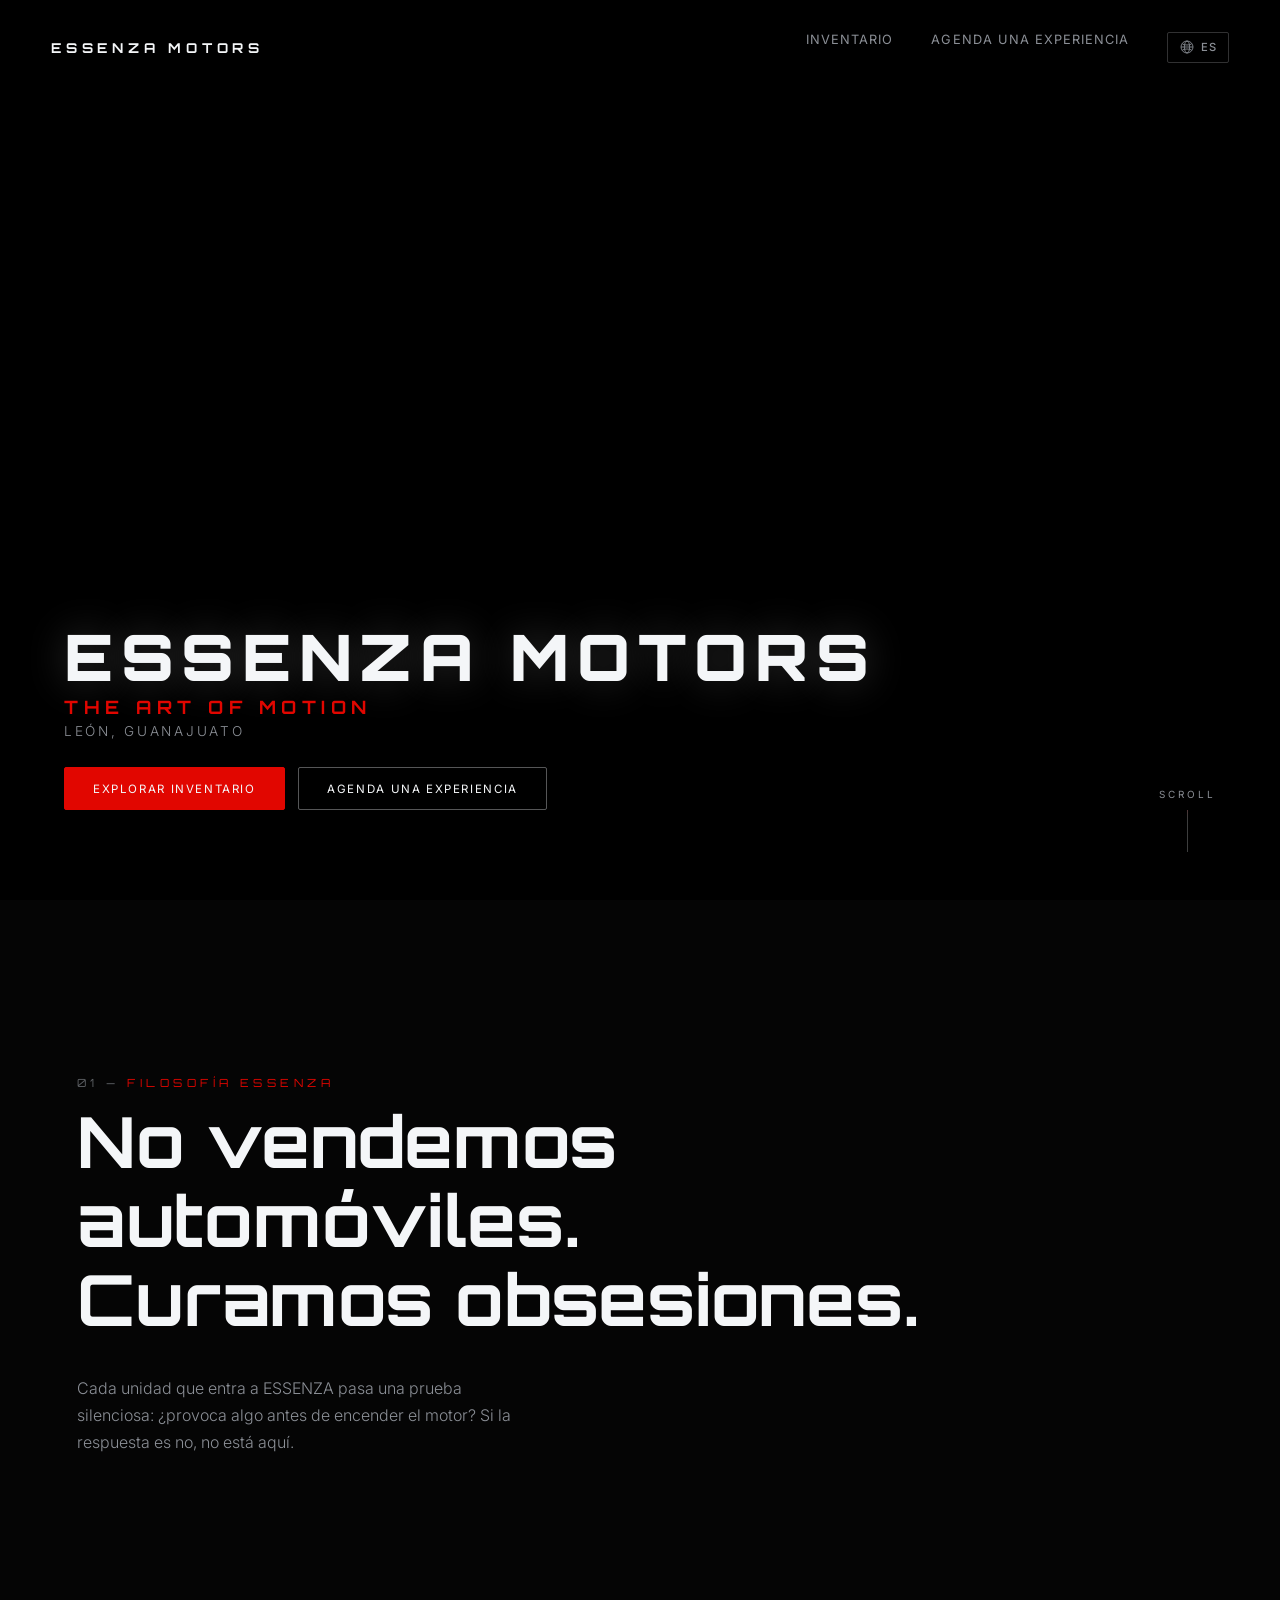
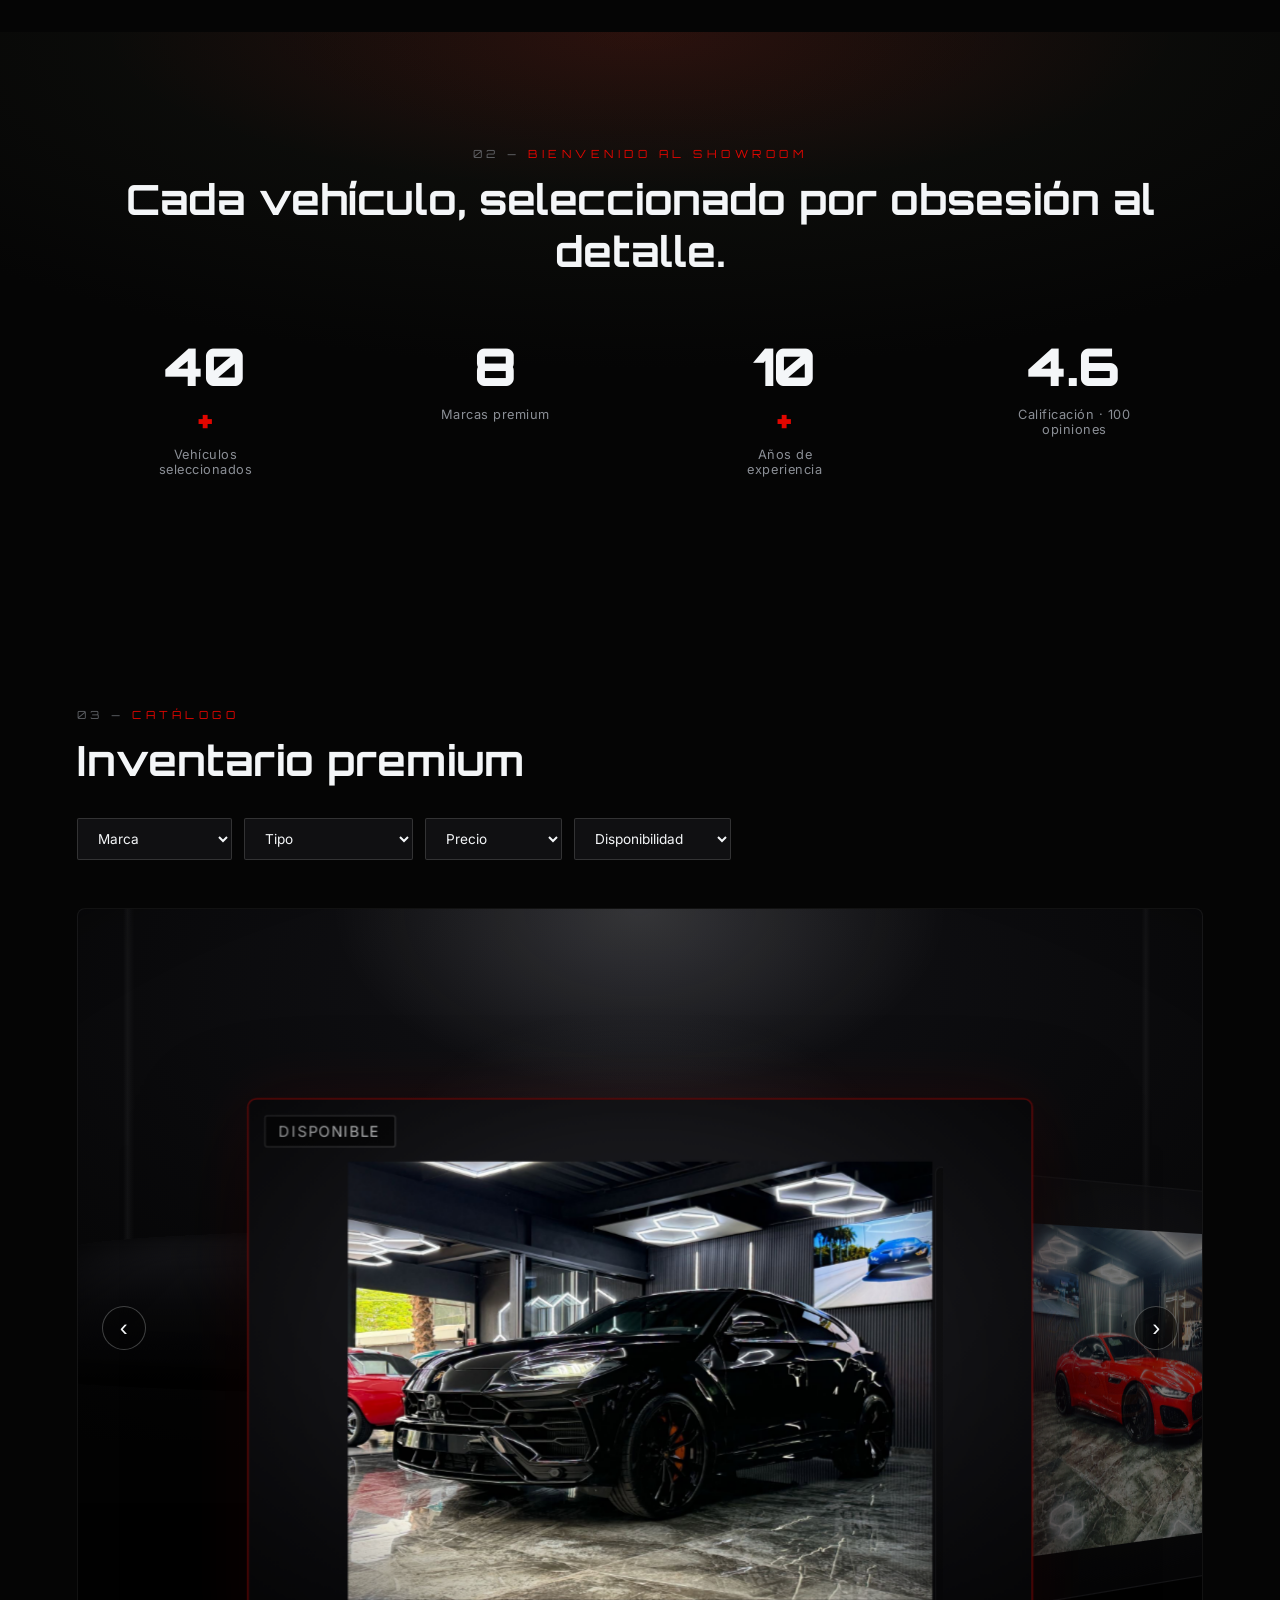
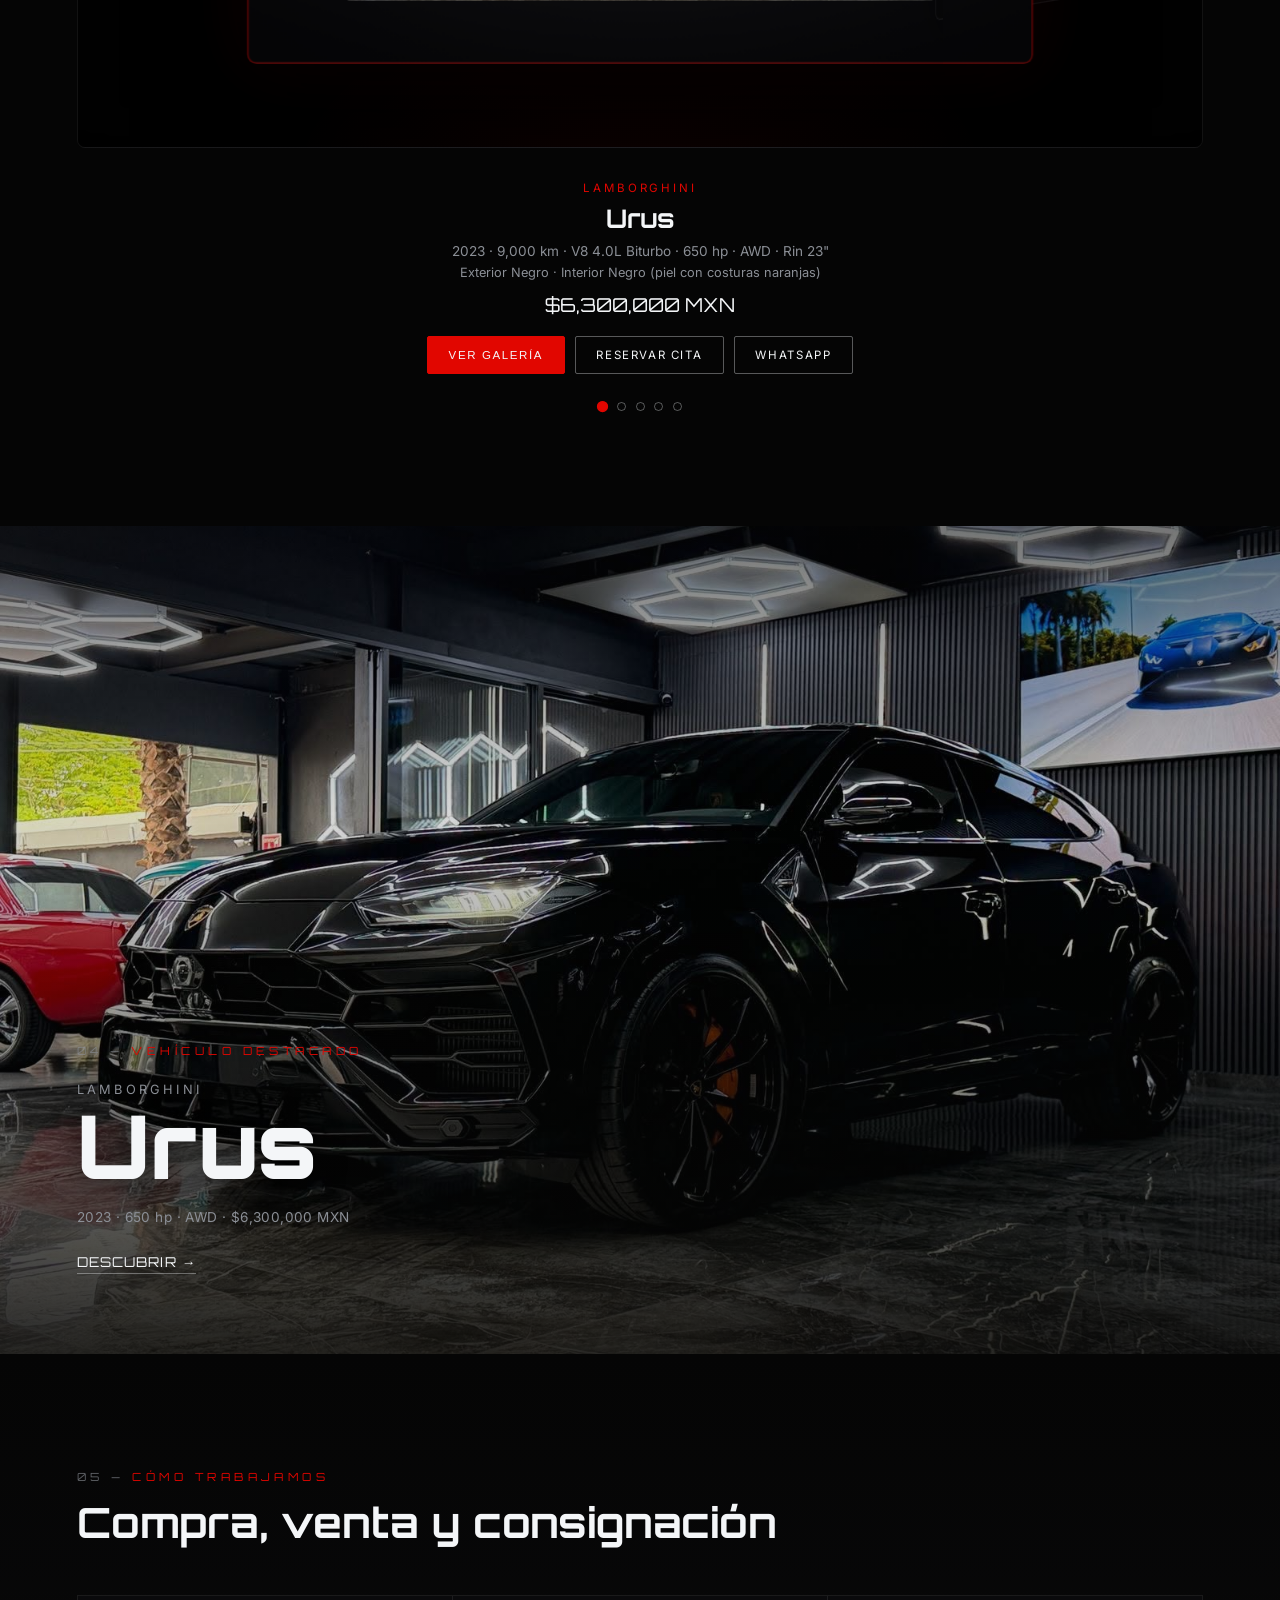
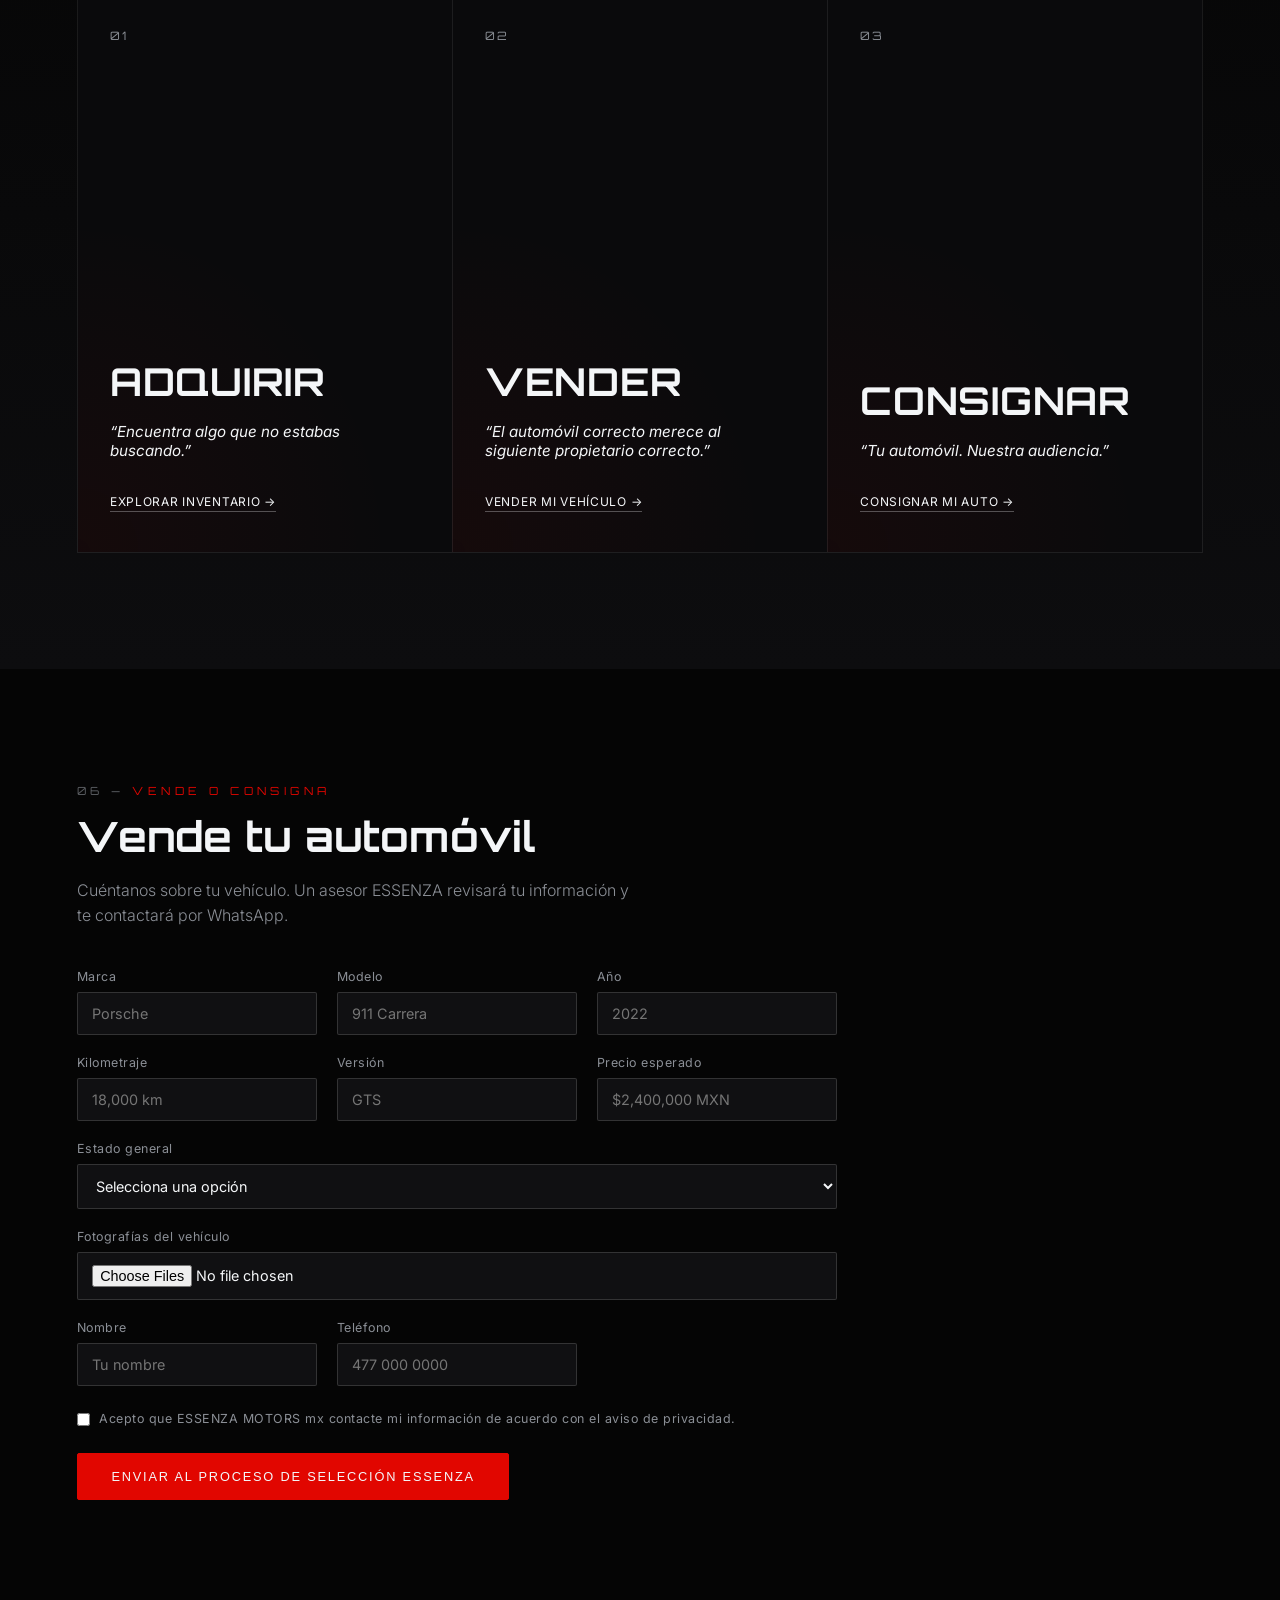
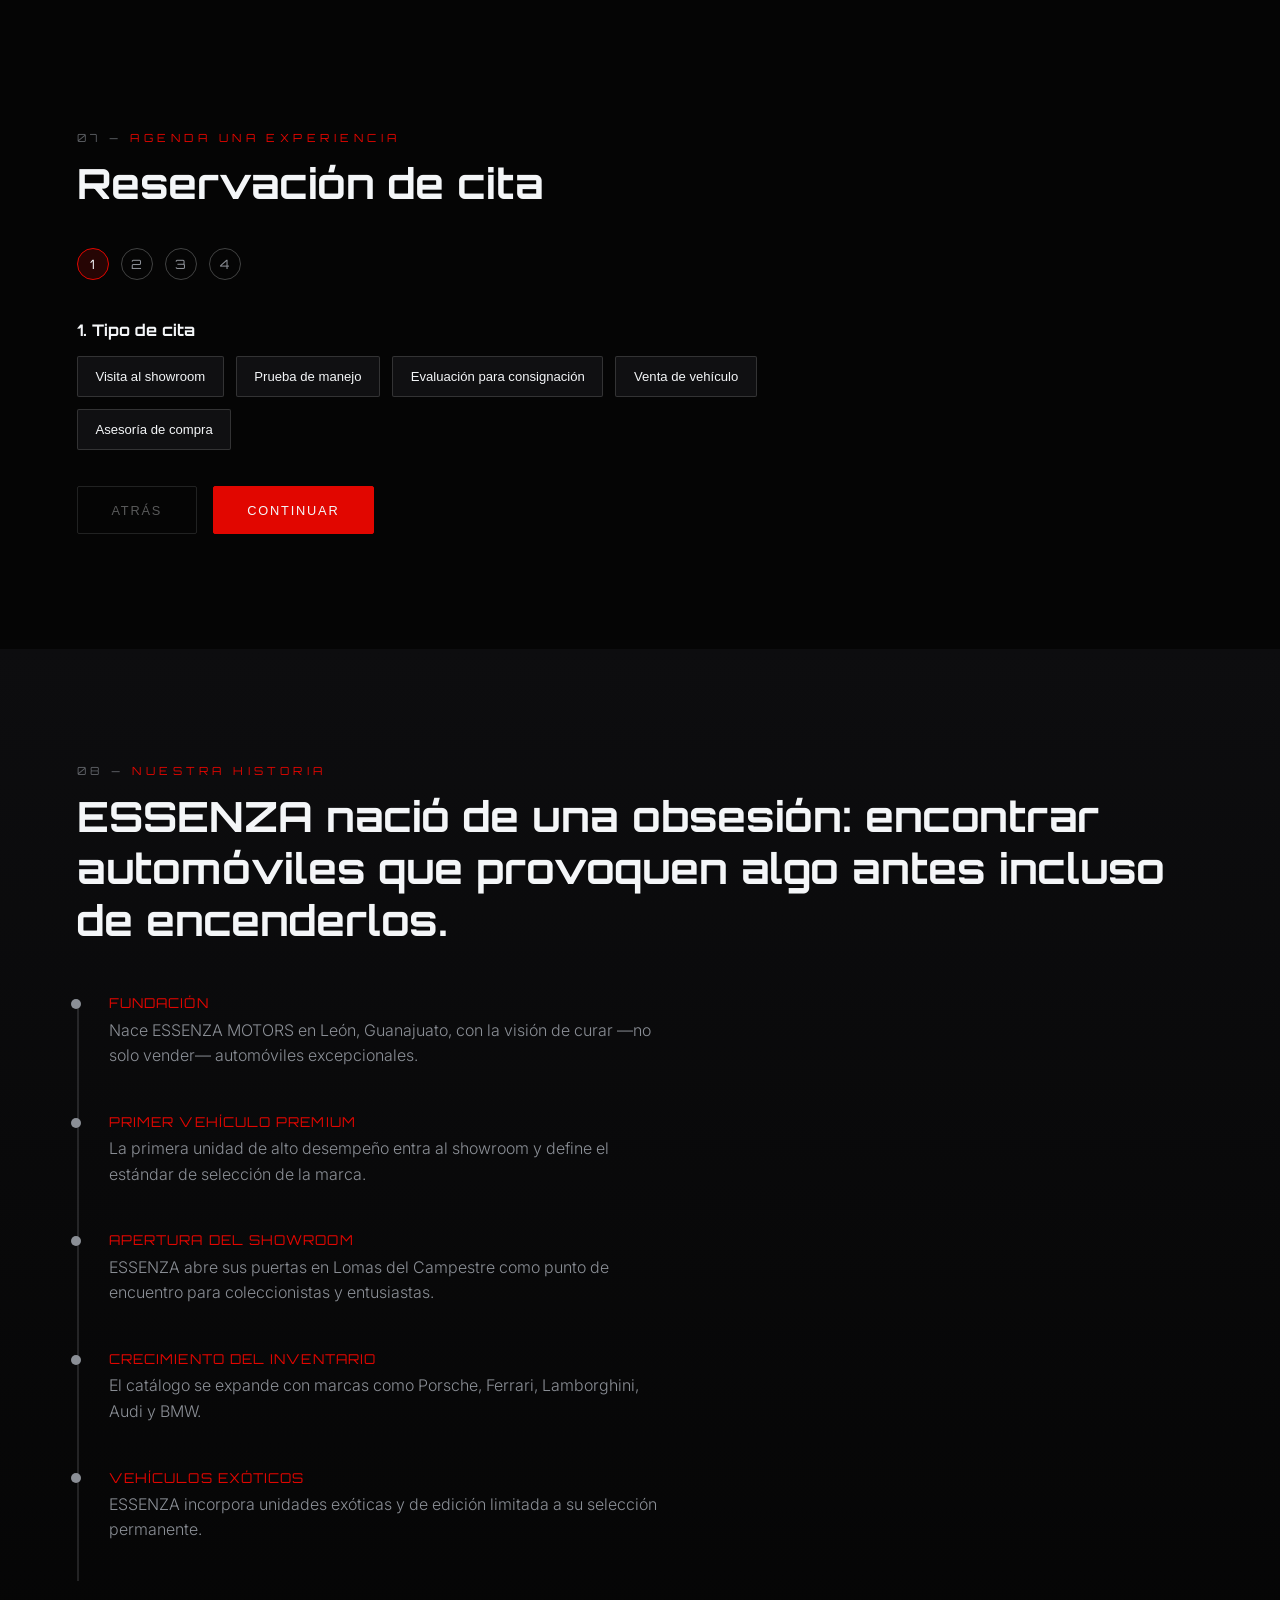
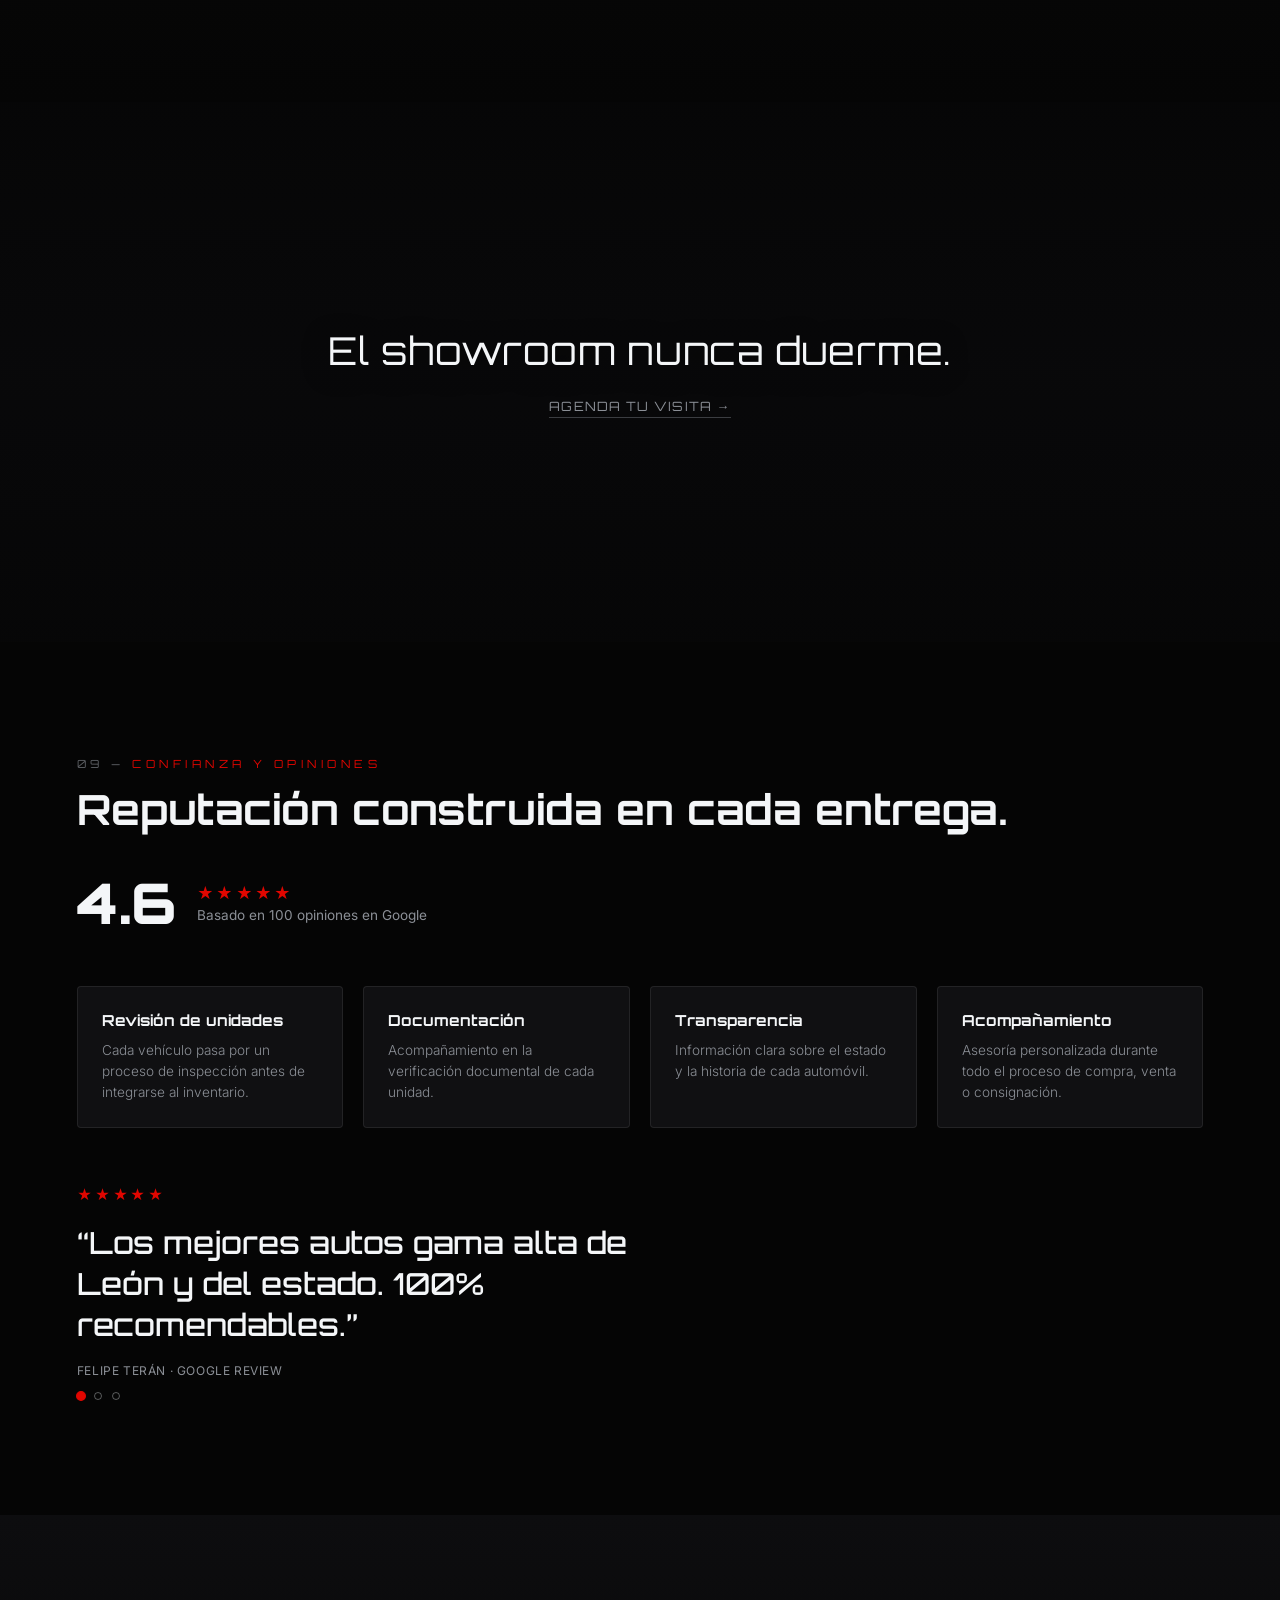
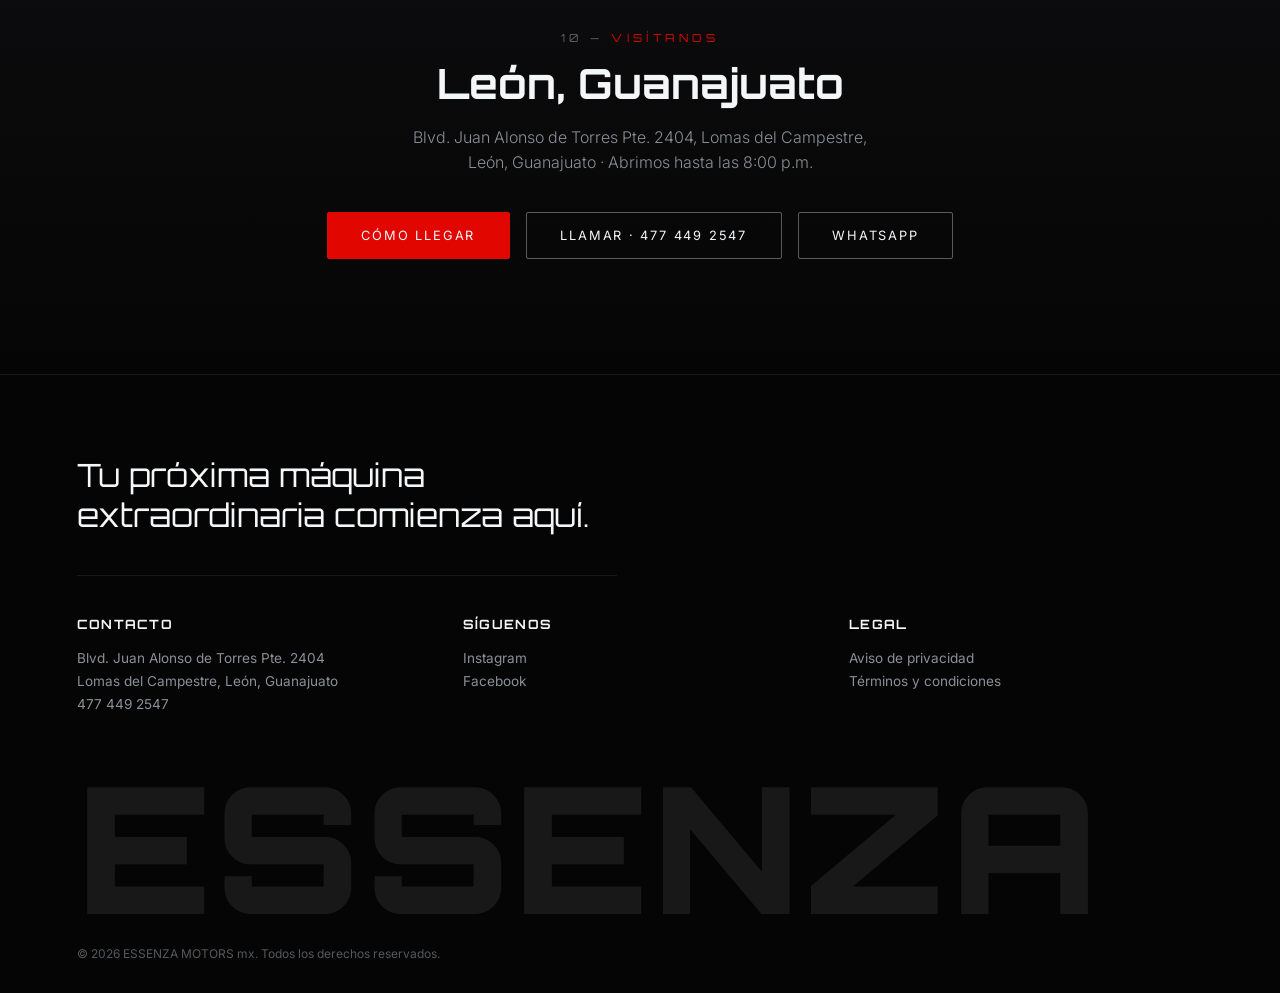
==== index.html @ 4861f855 "Add files via upload" ====
<!DOCTYPE html>
<html lang="es-MX">
<head>
  <meta charset="UTF-8" />
  <meta name="viewport" content="width=device-width, initial-scale=1.0" />
  <title>ESSENZA MOTORS — The Art of Motion</title>
  <meta name="description" content="ESSENZA MOTORS mx — Showroom digital de vehículos premium, deportivos y exóticos en León, Guanajuato." />
  <meta name="theme-color" content="#050505" />

  <meta property="og:type" content="website" />
  <meta property="og:site_name" content="ESSENZA MOTORS" />
  <meta property="og:title" content="ESSENZA MOTORS — The Art of Motion" />
  <meta property="og:description" content="Showroom digital de vehículos premium, deportivos y exóticos en León, Guanajuato." />
  <meta property="og:image" content="assets/inventory/lamborghini-urus.jpg" />
  <meta property="og:locale" content="es_MX" />

  <meta name="twitter:card" content="summary_large_image" />
  <meta name="twitter:title" content="ESSENZA MOTORS — The Art of Motion" />
  <meta name="twitter:description" content="Showroom digital de vehículos premium, deportivos y exóticos en León, Guanajuato." />
  <meta name="twitter:image" content="assets/inventory/lamborghini-urus.jpg" />

  <link rel="preconnect" href="https://fonts.googleapis.com">
  <link rel="preconnect" href="https://fonts.gstatic.com" crossorigin>
  <link href="https://fonts.googleapis.com/css2?family=Orbitron:wght@500;700;900&family=Inter:wght@300;400;500;600&display=swap" rel="stylesheet">
  <link rel="stylesheet" href="styles.css" />
  <script type="application/ld+json">
  {
    "@context": "https://schema.org",
    "@type": "AutomotiveBusiness",
    "name": "ESSENZA MOTORS",
    "image": "assets/inventory/lamborghini-urus.jpg",
    "telephone": "+52 477 449 2547",
    "address": {
      "@type": "PostalAddress",
      "streetAddress": "Blvd. Juan Alonso de Torres Pte. 2404, Lomas del Campestre",
      "addressLocality": "León",
      "addressRegion": "Guanajuato",
      "addressCountry": "MX"
    }
  }
  </script>
</head>
<body>

  <!-- Persistent site nav: hidden while the pinned hero nav is on screen,
       fades in once the hero has scrolled past (see script.js). -->
  <header class="site-nav" id="siteNav">
    <a href="#hero" class="site-nav__mark">ESSENZA MOTORS</a>
    <nav class="site-nav__links">
      <a href="#inventario" data-i18n="nav.inventario">Inventario</a>
      <a href="#vende-tu-auto" data-i18n="sell.title">Vende tu automóvil</a>
      <a href="#experiencia" data-i18n="nav.agenda">Agenda una experiencia</a>
      <a href="#ubicacion" data-i18n="location.eyebrow">Visítanos</a>
    </nav>
    <div class="site-nav__actions">
      <div class="lang-switch"></div>
      <a href="#experiencia" class="btn btn--primary site-nav__cta" data-i18n="nav.agenda">Agenda una experiencia</a>
    </div>
  </header>

  <section id="hero" class="cinema-hero">
    <div class="cinema-hero__pin">

      <header class="hero__nav">
        <span class="hero__nav-mark">ESSENZA MOTORS</span>
        <button type="button" class="hero__nav-toggle" id="navToggle" aria-label="Abrir menú" data-i18n-aria="nav.openMenu" aria-expanded="false" aria-controls="navLinks">
          <span></span><span></span><span></span>
        </button>
        <nav class="hero__nav-links" id="navLinks">
          <a href="#inventario" data-i18n="nav.inventario">Inventario</a>
          <a href="#experiencia" data-i18n="nav.agenda">Agenda una experiencia</a>
          <div id="langSwitch" class="lang-switch"></div>
        </nav>
      </header>

      <div class="cinema-hero__stage">
        <video class="cinema-video is-active" id="heroVideo" autoplay muted loop playsinline preload="auto">
          <source src="assets/video/hero-showroom-journey.mp4" type="video/mp4" />
          <source src="assets/video/hero-showroom-journey.webm" type="video/webm" />
        </video>

        <div class="cinema-hero__vignette" aria-hidden="true"></div>
      </div>

      <div class="cinema-hero__text">
        <span class="cinema-hero__brand">ESSENZA MOTORS</span>
        <span class="cinema-hero__model">THE ART OF MOTION</span>
        <span class="cinema-hero__year">LEÓN, GUANAJUATO</span>
        <div class="cinema-hero__ctas">
          <a href="#inventario" class="btn btn--primary" data-i18n="hero.exploreCta">Explorar inventario</a>
          <a href="#experiencia" class="btn btn--ghost" data-i18n="nav.agenda">Agenda una experiencia</a>
        </div>
      </div>

      <div class="cinema-hero__scroll" aria-hidden="true">
        <span class="cinema-hero__scroll-label">SCROLL</span>
        <span class="hero__scroll-bar"><span class="hero__scroll-dot"></span></span>
      </div>
    </div>
  </section>

  <!-- 1b. MANIFIESTO DE MARCA -->
  <section id="manifiesto" class="manifesto reveal">
    <p class="eyebrow" data-num="01" data-i18n="manifesto.eyebrow">Filosofía ESSENZA</p>
    <h2 class="manifesto__statement" data-i18n-html="manifesto.statement">No vendemos automóviles.<br />Curamos obsesiones.</h2>
    <p class="manifesto__lead" data-i18n="manifesto.lead">Cada unidad que entra a ESSENZA pasa una prueba silenciosa: ¿provoca algo antes de encender el motor? Si la respuesta es no, no está aquí.</p>
  </section>

  <!-- 2. ENTRADA AL SHOWROOM -->
  <section id="showroom" class="showroom reveal">
    <div class="showroom__glow" aria-hidden="true"></div>
    <p class="eyebrow" data-num="02" data-i18n="showroom.eyebrow">Bienvenido al showroom</p>
    <h2 class="section-title" data-i18n="showroom.title">Cada vehículo, seleccionado por obsesión al detalle.</h2>
    <div class="stats">
      <div class="stat">
        <span class="stat__number" data-count="40">40</span><span class="stat__suffix">+</span>
        <span class="stat__label" data-i18n="showroom.stat1">Vehículos seleccionados</span>
      </div>
      <div class="stat">
        <span class="stat__number" data-count="8">8</span>
        <span class="stat__label" data-i18n="showroom.stat2">Marcas premium</span>
      </div>
      <div class="stat">
        <span class="stat__number" data-count="10">10</span><span class="stat__suffix">+</span>
        <span class="stat__label" data-i18n="showroom.stat3">Años de experiencia</span>
      </div>
      <div class="stat">
        <span class="stat__number" data-count="4.6" data-decimal="true">4.6</span>
        <span class="stat__label" data-i18n="showroom.stat4">Calificación · 100 opiniones</span>
      </div>
    </div>
  </section>

  <!-- 3. INVENTARIO PREMIUM -->
  <section id="inventario" class="inventory reveal">
    <p class="eyebrow" data-num="03" data-i18n="inventory.eyebrow">Catálogo</p>
    <h2 class="section-title" data-i18n="inventory.title">Inventario premium</h2>

    <div class="inventory__filters">
      <select id="filterMarca" class="filter">
        <option value="" data-i18n="inventory.filterMarca">Marca</option>
        <option>Bentley</option>
        <option>Jaguar</option>
        <option>Lamborghini</option>
        <option>Mercedes-AMG</option>
      </select>
      <select id="filterTipo" class="filter">
        <option value="" data-i18n="inventory.filterTipo">Tipo</option>
        <option data-i18n="val.Deportivo">Deportivo</option>
        <option data-i18n="val.Gran Turismo">Gran Turismo</option>
        <option data-i18n="val.SUV performance">SUV performance</option>
      </select>
      <select id="filterPrecio" class="filter">
        <option value="" data-i18n="inventory.filterPrecio">Precio</option>
        <option value="0-1500000" data-i18n="inventory.precioHasta">Hasta $1.5M</option>
        <option value="1500000-3000000" data-i18n="inventory.precioRango">$1.5M – $3M</option>
        <option value="3000000-999999999" data-i18n="inventory.precioMas">$3M+</option>
      </select>
      <select id="filterDisponibilidad" class="filter">
        <option value="" data-i18n="inventory.filterDisponibilidad">Disponibilidad</option>
        <option data-i18n="val.Disponible">Disponible</option>
        <option data-i18n="val.Apartado">Apartado</option>
        <option data-i18n="val.Próximo ingreso">Próximo ingreso</option>
      </select>
    </div>

    <div class="showroom-carousel" id="showroomCarousel">
      <div class="showroom-carousel__stage" id="carouselStage" tabindex="0" role="region" aria-roledescription="carrusel 3D" aria-label="Carrusel de vehículos ESSENZA" data-i18n-aria="inventory.carouselAriaLabel">
        <div class="showroom-carousel__floor" aria-hidden="true"></div>
        <div class="showroom-carousel__haze" aria-hidden="true"></div>
        <div class="showroom-carousel__ring" id="carouselRing"><!-- vehículos inyectados por script.js --></div>
        <button type="button" class="showroom-carousel__arrow showroom-carousel__arrow--prev" id="carouselPrev" aria-label="Vehículo anterior" data-i18n-aria="inventory.prevAria">‹</button>
        <button type="button" class="showroom-carousel__arrow showroom-carousel__arrow--next" id="carouselNext" aria-label="Vehículo siguiente" data-i18n-aria="inventory.nextAria">›</button>
      </div>

      <div class="showroom-carousel__panel" id="carouselPanel"><!-- info del vehículo activo --></div>

      <div class="showroom-carousel__dots" id="carouselDots"></div>
    </div>

    <p class="inventory__empty" id="inventoryEmpty" hidden data-i18n="inventory.empty">No hay vehículos que coincidan con estos filtros por ahora. Escríbenos por WhatsApp y te avisamos en cuanto ingrese uno.</p>
  </section>

  <!-- 4. VEHÍCULO DESTACADO (dato real tomado del inventario — ver script.js) -->
  <section id="destacado" class="featured reveal">
    <div class="featured__media">
      <img id="featuredImg" src="" alt="" />
      <div class="featured__vignette" aria-hidden="true"></div>
    </div>
    <div class="featured__content">
      <p class="eyebrow" data-num="04" data-i18n="featured.eyebrow">Vehículo destacado</p>
      <span class="featured__brand" id="featuredBrand"></span>
      <h2 class="featured__model" id="featuredModel"></h2>
      <p class="featured__spec" id="featuredSpec"></p>
      <button type="button" class="featured__cta" id="featuredCta" data-i18n="featured.cta">Descubrir →</button>
    </div>
  </section>

  <!-- 5. COMPRA, VENTA Y CONSIGNACIÓN -->
  <section id="servicios" class="services reveal">
    <p class="eyebrow" data-num="05" data-i18n="services.eyebrow">Cómo trabajamos</p>
    <h2 class="section-title" data-i18n="services.title">Compra, venta y consignación</h2>
    <div class="services__editorial">
      <article class="service-panel">
        <span class="service-panel__num">01</span>
        <h3 class="service-panel__title" data-i18n="services.compraTitle">Adquirir</h3>
        <p class="service-panel__quote" data-i18n="services.compraQuote">“Encuentra algo que no estabas buscando.”</p>
        <p class="service-panel__desc" data-i18n="services.compraDesc">Cada unidad pasa por nuestra curaduría antes de llegar a ti — tú solo decides cuál te mueve.</p>
        <a href="#inventario" class="service-panel__cta" data-i18n="services.compraLink">Explorar inventario →</a>
      </article>
      <article class="service-panel">
        <span class="service-panel__num">02</span>
        <h3 class="service-panel__title" data-i18n="services.ventaTitle">Vender</h3>
        <p class="service-panel__quote" data-i18n="services.ventaQuote">“El automóvil correcto merece al siguiente propietario correcto.”</p>
        <p class="service-panel__desc" data-i18n="services.ventaDesc">Evaluación profesional, exposición premium y compradores calificados.</p>
        <a href="#vende-tu-auto" class="service-panel__cta" data-i18n="services.ventaLink">Vender mi vehículo →</a>
      </article>
      <article class="service-panel">
        <span class="service-panel__num">03</span>
        <h3 class="service-panel__title" data-i18n="services.consignacionTitle">Consignar</h3>
        <p class="service-panel__quote" data-i18n="services.consignacionQuote">“Tu automóvil. Nuestra audiencia.”</p>
        <p class="service-panel__desc" data-i18n="services.consignacionDesc">Tu automóvil, presentado ante la audiencia correcta.</p>
        <a href="#vende-tu-auto" class="service-panel__cta" data-i18n="services.consignacionLink">Consignar mi auto →</a>
      </article>
    </div>
  </section>

  <!-- 6. VENDE TU AUTO -->
  <section id="vende-tu-auto" class="sell reveal">
    <p class="eyebrow" data-num="06" data-i18n="sell.eyebrow">Vende o consigna</p>
    <h2 class="section-title" data-i18n="sell.title">Vende tu automóvil</h2>
    <p class="section-lead" data-i18n="sell.lead">Cuéntanos sobre tu vehículo. Un asesor ESSENZA revisará tu información y te contactará por WhatsApp.</p>

    <form id="sellForm" class="form">
      <div class="form__grid">
        <label><span data-i18n="sell.marca">Marca</span><input type="text" name="marca" required placeholder="Porsche" /></label>
        <label><span data-i18n="sell.modelo">Modelo</span><input type="text" name="modelo" required placeholder="911 Carrera" /></label>
        <label><span data-i18n="sell.anio">Año</span><input type="number" name="anio" required min="1980" max="2027" placeholder="2022" /></label>
        <label><span data-i18n="sell.kilometraje">Kilometraje</span><input type="text" name="kilometraje" required placeholder="18,000 km" data-i18n-placeholder="sell.placeholderKm" /></label>
        <label><span data-i18n="sell.version">Versión</span><input type="text" name="version" placeholder="GTS" /></label>
        <label><span data-i18n="sell.precioEsperado">Precio esperado</span><input type="text" name="precio" placeholder="$2,400,000 MXN" /></label>
        <label class="form__full"><span data-i18n="sell.estadoGeneral">Estado general</span>
          <select name="estado" required>
            <option value="" data-i18n="sell.selecciona">Selecciona una opción</option>
            <option value="Excelente" data-i18n="sell.excelente">Excelente</option>
            <option value="Muy bueno" data-i18n="sell.muyBueno">Muy bueno</option>
            <option value="Bueno" data-i18n="sell.bueno">Bueno</option>
            <option value="Requiere atención" data-i18n="sell.requiereAtencion">Requiere atención</option>
          </select>
        </label>
        <label class="form__full"><span data-i18n="sell.fotos">Fotografías del vehículo</span><input type="file" name="fotos" accept="image/*" multiple /></label>
        <label><span data-i18n="sell.nombre">Nombre</span><input type="text" name="nombre" required placeholder="Tu nombre" data-i18n-placeholder="sell.placeholderNombre" /></label>
        <label><span data-i18n="sell.telefono">Teléfono</span><input type="tel" name="telefono" required placeholder="477 000 0000" /></label>
      </div>
      <label class="form__consent">
        <input type="checkbox" name="consentimiento" required />
        <span data-i18n="sell.consentimiento">Acepto que ESSENZA MOTORS mx contacte mi información de acuerdo con el aviso de privacidad.</span>
      </label>
      <button type="submit" class="btn btn--primary" data-i18n="sell.submit">Enviar al proceso de selección ESSENZA</button>
    </form>
    <div id="sellConfirmation" class="form__confirmation" hidden>
      <p data-i18n="sell.confirmQuote">“Tu vehículo ha entrado al proceso de selección ESSENZA.”</p>
      <a id="sellWhatsappLink" class="btn btn--ghost" target="_blank" rel="noopener" data-i18n="sell.continueWhatsapp">Continuar por WhatsApp →</a>
    </div>
  </section>

  <!-- 7. RESERVACIÓN DE CITA -->
  <section id="experiencia" class="booking reveal">
    <p class="eyebrow" data-num="07" data-i18n="booking.eyebrow">Agenda una experiencia</p>
    <h2 class="section-title" data-i18n="booking.title">Reservación de cita</h2>

    <div class="stepper" id="stepper">
      <div class="stepper__track">
        <span class="stepper__dot is-active" data-step="1">1</span>
        <span class="stepper__dot" data-step="2">2</span>
        <span class="stepper__dot" data-step="3">3</span>
        <span class="stepper__dot" data-step="4">4</span>
      </div>

      <div class="stepper__panel is-active" data-panel="1">
        <h3 data-i18n="booking.step1Title">1. Tipo de cita</h3>
        <div class="option-grid" data-field="tipoCita">
          <button type="button" class="option-btn" data-i18n="booking.optVisita">Visita al showroom</button>
          <button type="button" class="option-btn" data-i18n="booking.optPrueba">Prueba de manejo</button>
          <button type="button" class="option-btn" data-i18n="booking.optEvaluacion">Evaluación para consignación</button>
          <button type="button" class="option-btn" data-i18n="booking.optVenta">Venta de vehículo</button>
          <button type="button" class="option-btn" data-i18n="booking.optAsesoria">Asesoría de compra</button>
        </div>
      </div>

      <div class="stepper__panel" data-panel="2">
        <h3 data-i18n="booking.step2Title">2. Vehículo de interés</h3>
        <select id="bookingVehiculo" class="filter">
          <option value="" data-i18n="booking.generalOption">General / aún no lo sé</option>
          <option>Bentley Continental GT Speed</option>
          <option>Jaguar F-Type Coupé</option>
          <option>Lamborghini Urus</option>
          <option>Mercedes-AMG GT R</option>
        </select>
        <h3 data-i18n="booking.fechaHorario">Fecha y horario</h3>
        <div class="form__grid">
          <label><span data-i18n="booking.fecha">Fecha</span><input type="date" id="bookingFecha" /></label>
          <label><span data-i18n="booking.hora">Hora</span><input type="time" id="bookingHora" min="09:00" max="20:00" /></label>
        </div>
      </div>

      <div class="stepper__panel" data-panel="3">
        <h3 data-i18n="booking.step3Title">3. Tus datos</h3>
        <div class="form__grid">
          <label><span data-i18n="booking.nombre">Nombre</span><input type="text" id="bookingNombre" placeholder="Tu nombre" data-i18n-placeholder="booking.placeholderNombre" /></label>
          <label><span data-i18n="booking.telefono">Teléfono</span><input type="tel" id="bookingTelefono" placeholder="477 000 0000" /></label>
        </div>
      </div>

      <div class="stepper__panel" data-panel="4">
        <h3 data-i18n="booking.step4Title">4. Confirmación</h3>
        <p id="bookingSummary" class="booking__summary"></p>
        <a id="bookingWhatsappLink" class="btn btn--primary" target="_blank" rel="noopener" data-i18n="booking.confirmarWhatsapp">Confirmar por WhatsApp →</a>
      </div>

      <div class="stepper__nav">
        <button type="button" id="stepperBack" class="btn btn--ghost" disabled data-i18n="booking.atras">Atrás</button>
        <button type="button" id="stepperNext" class="btn btn--primary" data-i18n="booking.continuar">Continuar</button>
      </div>
    </div>
  </section>

  <!-- 8. HISTORIA DE ESSENZA -->
  <section id="historia" class="history reveal">
    <p class="eyebrow" data-num="08" data-i18n="history.eyebrow">Nuestra historia</p>
    <h2 class="section-title" data-i18n="history.title">ESSENZA nació de una obsesión: encontrar automóviles que provoquen algo antes incluso de encenderlos.</h2>
    <div class="timeline">
      <div class="timeline__road" aria-hidden="true"><span class="timeline__line"></span></div>
      <ol class="timeline__list">
        <li class="timeline__item">
          <span class="timeline__year" data-i18n="history.item1Year">Fundación</span>
          <p data-i18n="history.item1Text">Nace ESSENZA MOTORS en León, Guanajuato, con la visión de curar —no solo vender— automóviles excepcionales.</p>
        </li>
        <li class="timeline__item">
          <span class="timeline__year" data-i18n="history.item2Year">Primer vehículo premium</span>
          <p data-i18n="history.item2Text">La primera unidad de alto desempeño entra al showroom y define el estándar de selección de la marca.</p>
        </li>
        <li class="timeline__item">
          <span class="timeline__year" data-i18n="history.item3Year">Apertura del showroom</span>
          <p data-i18n="history.item3Text">ESSENZA abre sus puertas en Lomas del Campestre como punto de encuentro para coleccionistas y entusiastas.</p>
        </li>
        <li class="timeline__item">
          <span class="timeline__year" data-i18n="history.item4Year">Crecimiento del inventario</span>
          <p data-i18n="history.item4Text">El catálogo se expande con marcas como Porsche, Ferrari, Lamborghini, Audi y BMW.</p>
        </li>
        <li class="timeline__item">
          <span class="timeline__year" data-i18n="history.item5Year">Vehículos exóticos</span>
          <p data-i18n="history.item5Text">ESSENZA incorpora unidades exóticas y de edición limitada a su selección permanente.</p>
        </li>
      </ol>
    </div>
  </section>

  <!-- INTERLUDIO CINEMATOGRÁFICO -->
  <section class="interlude reveal" aria-label="ESSENZA showroom">
    <div class="interlude__media">
      <video class="interlude__video" id="interludeVideo" muted loop playsinline preload="none">
        <source data-src="assets/video/hero-showroom-journey.mp4" type="video/mp4" />
        <source data-src="assets/video/hero-showroom-journey.webm" type="video/webm" />
      </video>
      <div class="interlude__vignette" aria-hidden="true"></div>
    </div>
    <div class="interlude__content">
      <p class="interlude__line" data-i18n="interlude.line">El showroom nunca duerme.</p>
      <a class="interlude__cta" href="#experiencia" data-i18n="interlude.cta">Agenda tu visita →</a>
    </div>
  </section>

  <!-- 9. CONFIANZA Y OPINIONES -->
  <section id="confianza" class="trust reveal">
    <p class="eyebrow" data-num="09" data-i18n="trust.eyebrow">Confianza y opiniones</p>
    <h2 class="section-title" data-i18n="trust.title">Reputación construida en cada entrega.</h2>

    <div class="trust__rating">
      <span class="trust__score">4.6</span>
      <div>
        <span class="trust__stars" aria-hidden="true">★★★★★</span>
        <span class="trust__count" data-i18n="trust.basedOn">Basado en 100 opiniones en Google</span>
      </div>
    </div>

    <div class="trust__grid">
      <div class="trust-card">
        <h3 data-i18n="trust.card1Title">Revisión de unidades</h3>
        <p data-i18n="trust.card1Text">Cada vehículo pasa por un proceso de inspección antes de integrarse al inventario.</p>
      </div>
      <div class="trust-card">
        <h3 data-i18n="trust.card2Title">Documentación</h3>
        <p data-i18n="trust.card2Text">Acompañamiento en la verificación documental de cada unidad.</p>
      </div>
      <div class="trust-card">
        <h3 data-i18n="trust.card3Title">Transparencia</h3>
        <p data-i18n="trust.card3Text">Información clara sobre el estado y la historia de cada automóvil.</p>
      </div>
      <div class="trust-card">
        <h3 data-i18n="trust.card4Title">Acompañamiento</h3>
        <p data-i18n="trust.card4Text">Asesoría personalizada durante todo el proceso de compra, venta o consignación.</p>
      </div>
    </div>

    <div class="review-carousel" id="reviewCarousel">
      <div class="review-carousel__track">
        <article class="review-slide is-active">
          <span class="review-slide__stars" aria-hidden="true">★★★★★</span>
          <blockquote class="review-slide__quote">“Los mejores autos gama alta de León y del estado. 100% recomendables.”</blockquote>
          <p class="review-slide__author">Felipe Terán · Google Review</p>
        </article>
        <article class="review-slide">
          <span class="review-slide__stars" aria-hidden="true">★★★★★</span>
          <blockquote class="review-slide__quote">“Un lugar agradable aunque algo confuso para llegar, personal muy amable, vehículos increíbles, bastante bonitos y bien cuidados.”</blockquote>
          <p class="review-slide__author">Pablo López · Google Review</p>
        </article>
        <article class="review-slide">
          <span class="review-slide__stars" aria-hidden="true">★★★★★</span>
          <blockquote class="review-slide__quote">“Buscas autos exóticos a buen precio, este es el lugar indicado. Excelente atención del propietario.”</blockquote>
          <p class="review-slide__author">Oscar Ernesto Rangel Ruiz · Google Review</p>
        </article>
      </div>
      <div class="review-carousel__dots" id="reviewDots"></div>
    </div>
  </section>

  <!-- 10. UBICACIÓN Y CONTACTO -->
  <section id="ubicacion" class="location reveal">
    <p class="eyebrow" data-num="10" data-i18n="location.eyebrow">Visítanos</p>
    <h2 class="section-title">León, Guanajuato</h2>
    <p class="location__address">
      Blvd. Juan Alonso de Torres Pte. 2404, Lomas del Campestre,<br />
      León, Guanajuato · Abrimos hasta las 8:00 p.m.
    </p>
    <div class="location__actions">
      <a class="btn btn--primary" target="_blank" rel="noopener" data-i18n="location.comoLlegar"
         href="https://www.google.com/maps/place/ESSENZA+MOTORS+mx/@21.1511019,-101.7062517,17z">Cómo llegar</a>
      <a class="btn btn--ghost" href="tel:+524774492547" data-i18n="location.llamar">Llamar · 477 449 2547</a>
      <a class="btn btn--ghost" target="_blank" rel="noopener"
         href="https://wa.me/524774492547?text=Hola%2C%20quiero%20más%20información%20sobre%20ESSENZA%20MOTORS.">WhatsApp</a>
    </div>
  </section>

  <footer class="site-footer">
    <p class="site-footer__cta" data-i18n="footer.cta">Tu próxima máquina extraordinaria comienza aquí.</p>
    <div class="site-footer__grid">
      <div>
        <h4 data-i18n="footer.contacto">Contacto</h4>
        <p>Blvd. Juan Alonso de Torres Pte. 2404<br />Lomas del Campestre, León, Guanajuato</p>
        <p>477 449 2547</p>
      </div>
      <div>
        <h4 data-i18n="footer.siguenos">Síguenos</h4>
        <p><a href="#" target="_blank" rel="noopener">Instagram</a></p>
        <p><a href="#" target="_blank" rel="noopener">Facebook</a></p>
      </div>
      <div>
        <h4 data-i18n="footer.legal">Legal</h4>
        <p><a href="#" data-i18n="footer.avisoPrivacidad">Aviso de privacidad</a></p>
        <p><a href="#" data-i18n="footer.terminos">Términos y condiciones</a></p>
      </div>
    </div>
    <span class="site-footer__wordmark" aria-hidden="true">ESSENZA</span>
    <p class="site-footer__copy">© <span id="year"></span> ESSENZA MOTORS mx. <span data-i18n="footer.copyright">Todos los derechos reservados.</span></p>
  </footer>

  <!-- Modal de galería de vehículo -->
  <div id="vehicleModal" class="vehicle-modal" hidden>
    <div class="vehicle-modal__backdrop"></div>
    <div class="vehicle-modal__dialog" role="dialog" aria-modal="true">
      <button type="button" class="vehicle-modal__close" aria-label="Cerrar" data-i18n-aria="modal.close">✕</button>

      <div class="vehicle-modal__gallery">
        <button type="button" class="vehicle-modal__nav vehicle-modal__nav--prev" aria-label="Foto anterior" data-i18n-aria="modal.photoPrev">‹</button>
        <img class="vehicle-modal__image" src="" alt="" />
        <button type="button" class="vehicle-modal__nav vehicle-modal__nav--next" aria-label="Foto siguiente" data-i18n-aria="modal.photoNext">›</button>
      </div>
      <div class="vehicle-modal__thumbs"></div>

      <div class="vehicle-modal__info">
        <h3 class="vehicle-modal__title"></h3>
        <p class="vehicle-modal__gen"></p>
        <div class="vehicle-modal__specs"></div>
        <p class="vehicle-modal__price"></p>
        <div class="vehicle-modal__actions">
          <a class="btn btn--primary vehicle-modal__whatsapp" target="_blank" rel="noopener">WhatsApp</a>
          <a class="btn btn--ghost" href="#experiencia" data-i18n="modal.reservarCita">Reservar cita</a>
          <a class="btn btn--ghost vehicle-modal__financing" target="_blank" rel="noopener" data-i18n="modal.financiamiento">Financiamiento</a>
        </div>
      </div>
    </div>
  </div>

  <script src="assets/vendor/gsap.min.js"></script>
  <script src="assets/vendor/ScrollTrigger.min.js"></script>
  <script src="assets/vendor/lenis.min.js"></script>
  <script src="cinema-hero.js"></script>
  <script src="i18n.js"></script>
  <script src="script.js"></script>
</body>
</html>
---- styles.css ----
:root {
  --negro-carbono: #0a0a0c;
  --negro-obsidiana: #050505;
  --blanco-frio: #f4f6f8;
  --gris-titanio: #8b8f96;
  --rojo-deportivo: #e10600;
  --acento-verde: #0f5132;
  --linea-luz: #ffffff;

  --font-display: "Orbitron", sans-serif;
  --font-body: "Inter", sans-serif;
}

* {
  margin: 0;
  padding: 0;
  box-sizing: border-box;
}

html, body {
  height: 100%;
  background: var(--negro-obsidiana);
  color: var(--blanco-frio);
  font-family: var(--font-body);
  overflow-x: hidden;
}

/* Lenis smooth-scroll requirements */
html.lenis, html.lenis body { height: auto; }
.lenis.lenis-smooth { scroll-behavior: auto !important; }
.lenis.lenis-smooth [data-lenis-prevent] { overscroll-behavior: contain; }
.lenis.lenis-stopped { overflow: hidden; }

/* ---------- PERSISTENT SITE NAV ---------- */
/* Appears once the pinned hero nav has scrolled out of view, carrying the
   "after scrolling: dark/translucent" half of the nav behavior while the
   hero keeps its own transparent nav untouched. */

.site-nav {
  position: fixed;
  top: 0;
  left: 0;
  right: 0;
  z-index: 40;
  display: flex;
  align-items: center;
  justify-content: space-between;
  gap: 1.5rem;
  padding: 1.1rem clamp(1.25rem, 4vw, 4rem);
  background: rgba(5, 5, 5, 0.82);
  backdrop-filter: blur(14px);
  border-bottom: 1px solid rgba(244, 246, 248, 0.08);
  opacity: 0;
  transform: translateY(-100%);
  pointer-events: none;
  transition: opacity 0.4s cubic-bezier(0.16, 1, 0.3, 1), transform 0.4s cubic-bezier(0.16, 1, 0.3, 1);
}

.site-nav.is-visible {
  opacity: 1;
  transform: translateY(0);
  pointer-events: auto;
}

.site-nav__mark {
  font-family: var(--font-display);
  font-weight: 700;
  letter-spacing: 0.3em;
  font-size: 0.78rem;
  color: var(--blanco-frio);
  text-decoration: none;
  white-space: nowrap;
}

.site-nav__links {
  display: flex;
  gap: clamp(1rem, 2.4vw, 2rem);
  flex: 1;
  justify-content: center;
}

.site-nav__links a {
  color: var(--gris-titanio);
  text-decoration: none;
  font-size: 0.76rem;
  letter-spacing: 0.06em;
  text-transform: uppercase;
  white-space: nowrap;
  transition: color 0.3s ease;
}

.site-nav__links a:hover {
  color: var(--blanco-frio);
}

.site-nav__actions {
  display: flex;
  align-items: center;
  gap: 1rem;
}

.site-nav__cta {
  padding: 0.6rem 1.2rem;
  font-size: 0.68rem;
}

@media (max-width: 900px) {
  .site-nav__links {
    display: none;
  }
}

@media (max-width: 560px) {
  .site-nav__actions .site-nav__cta {
    display: none;
  }
}

/* ---------- CINEMATIC HERO ---------- */

.cinema-hero {
  position: relative;
  height: 100vh;
  padding: 0 !important;
  background: #000;
}

.cinema-hero__pin {
  position: relative;
  height: 100vh;
  width: 100%;
  overflow: hidden;
  background: #000;
}

/* ---------- NAV (persists over the pinned experience) ---------- */

.hero__nav {
  position: absolute;
  top: 0;
  left: 0;
  right: 0;
  z-index: 5;
  display: flex;
  align-items: center;
  justify-content: space-between;
  padding: 2rem clamp(1.25rem, 4vw, 4rem) 0;
  animation: drop-in 1s ease-out 0.2s both;
}

.hero__nav-mark {
  font-family: var(--font-display);
  font-weight: 700;
  letter-spacing: 0.35em;
  font-size: 0.85rem;
  color: var(--blanco-frio);
  white-space: nowrap;
}

.hero__nav-links {
  display: flex;
  gap: clamp(1rem, 3vw, 2.5rem);
}

.hero__nav-links a {
  color: var(--gris-titanio);
  text-decoration: none;
  font-size: 0.8rem;
  letter-spacing: 0.08em;
  text-transform: uppercase;
  transition: color 0.3s ease;
  white-space: nowrap;
}

.hero__nav-links a:hover {
  color: var(--rojo-deportivo);
}

/* ---------- Language switcher ---------- */

.lang-switch {
  position: relative;
}

.lang-switch__toggle {
  display: flex;
  align-items: center;
  gap: 0.4rem;
  background: transparent;
  border: 1px solid rgba(244, 246, 248, 0.2);
  border-radius: 2px;
  color: var(--gris-titanio);
  padding: 0.4rem 0.65rem;
  cursor: pointer;
  transition: border-color 0.3s ease, color 0.3s ease;
}

.lang-switch__toggle:hover,
.lang-switch__toggle[aria-expanded="true"] {
  border-color: rgba(225, 6, 0, 0.5);
  color: var(--blanco-frio);
}

.lang-switch__icon {
  flex-shrink: 0;
}

.lang-switch__code {
  font-family: var(--font-body);
  font-size: 0.7rem;
  font-weight: 500;
  letter-spacing: 0.1em;
}

.lang-switch__menu {
  position: absolute;
  top: calc(100% + 0.6rem);
  right: 0;
  z-index: 10;
  min-width: 150px;
  list-style: none;
  background: #0c0c0e;
  border: 1px solid rgba(244, 246, 248, 0.14);
  border-radius: 4px;
  box-shadow: 0 20px 45px rgba(0, 0, 0, 0.55);
  padding: 0.4rem;
  animation: fade-up 0.2s ease-out both;
}

.lang-switch__option {
  display: block;
  width: 100%;
  text-align: left;
  background: transparent;
  border: none;
  border-radius: 2px;
  color: var(--gris-titanio);
  font-family: var(--font-body);
  font-size: 0.82rem;
  padding: 0.55rem 0.7rem;
  cursor: pointer;
  transition: background 0.2s ease, color 0.2s ease;
}

.lang-switch__option:hover {
  background: rgba(244, 246, 248, 0.06);
  color: var(--blanco-frio);
}

.lang-switch__option.is-active {
  color: var(--rojo-deportivo);
}

body {
  top: 0 !important;
}

.hero__nav-toggle {
  display: none;
  flex-direction: column;
  justify-content: center;
  align-items: center;
  gap: 5px;
  width: 32px;
  height: 32px;
  padding: 0;
  background: transparent;
  border: none;
  cursor: pointer;
  flex-shrink: 0;
  z-index: 6;
}

.hero__nav-toggle span {
  display: block;
  width: 22px;
  height: 2px;
  background: var(--blanco-frio);
  transition: transform 0.3s ease, opacity 0.3s ease;
}

.hero__nav-toggle[aria-expanded="true"] span:nth-child(1) { transform: translateY(7px) rotate(45deg); }
.hero__nav-toggle[aria-expanded="true"] span:nth-child(2) { opacity: 0; }
.hero__nav-toggle[aria-expanded="true"] span:nth-child(3) { transform: translateY(-7px) rotate(-45deg); }

@keyframes drop-in {
  from { opacity: 0; transform: translateY(-14px); }
  to { opacity: 1; transform: translateY(0); }
}

/* ---------- VIDEO STAGE ---------- */

.cinema-hero__stage {
  position: absolute;
  inset: 0;
  background: #000;
}

.cinema-video {
  position: absolute;
  inset: 0;
  width: 100%;
  height: 100%;
  object-fit: cover;
  opacity: 0;
  filter: saturate(1.05) contrast(1.1);
  will-change: opacity;
}

.cinema-video.is-active {
  opacity: 1;
  z-index: 1;
}

.cinema-hero__vignette {
  position: absolute;
  inset: 0;
  z-index: 2;
  background: radial-gradient(120% 90% at 50% 60%, transparent 45%, rgba(0,0,0,0.55) 100%);
  box-shadow: inset 0 0 20vw 5vw rgba(0,0,0,0.7);
  pointer-events: none;
}

/* ---------- BOTTOM-LEFT VEHICLE TEXT ---------- */

.cinema-hero__text {
  position: absolute;
  left: clamp(1.25rem, 5vw, 4.5rem);
  bottom: clamp(4.5rem, 10vh, 6rem);
  z-index: 4;
  display: flex;
  flex-direction: column;
  gap: 0.35rem;
  will-change: opacity, transform, filter;
}

.cinema-hero__brand {
  font-family: var(--font-display);
  font-weight: 900;
  text-transform: uppercase;
  letter-spacing: 0.12em;
  font-size: clamp(2rem, 5.5vw, 4rem);
  color: var(--blanco-frio);
  text-shadow: 0 0 40px rgba(255,255,255,0.2);
  line-height: 1;
}

.cinema-hero__model {
  font-family: var(--font-display);
  font-weight: 700;
  text-transform: uppercase;
  letter-spacing: 0.3em;
  font-size: clamp(0.85rem, 2vw, 1.15rem);
  color: var(--rojo-deportivo);
}

.cinema-hero__year {
  font-family: var(--font-body);
  font-weight: 300;
  letter-spacing: 0.2em;
  font-size: 0.85rem;
  color: var(--gris-titanio);
}

.cinema-hero__ctas {
  display: flex;
  flex-wrap: wrap;
  gap: 0.85rem;
  margin-top: 1.4rem;
}

.cinema-hero__ctas .btn {
  padding: 0.85rem 1.75rem;
  font-size: 0.72rem;
}

/* ---------- SCROLL HINT ---------- */

.cinema-hero__scroll {
  position: absolute;
  right: clamp(1.25rem, 5vw, 4.5rem);
  bottom: clamp(2rem, 6vh, 3rem);
  z-index: 4;
  display: flex;
  flex-direction: column;
  align-items: center;
  gap: 0.6rem;
  color: var(--gris-titanio);
  opacity: 0;
  animation: fade-up 1.2s ease-out 1.2s forwards;
}

.cinema-hero__scroll-label {
  font-size: 0.62rem;
  letter-spacing: 0.3em;
}

@keyframes fade-up {
  from { opacity: 0; transform: translateY(18px); }
  to { opacity: 1; transform: translateY(0); }
}

.hero__scroll-bar {
  position: relative;
  width: 1px;
  height: 42px;
  background: rgba(244, 246, 248, 0.25);
  overflow: hidden;
}

.hero__scroll-dot {
  position: absolute;
  top: -20px;
  left: -1px;
  width: 3px;
  height: 20px;
  background: var(--rojo-deportivo);
  box-shadow: 0 0 10px var(--rojo-deportivo);
  animation: scroll-pulse 1.8s ease-in-out infinite;
}

@keyframes scroll-pulse {
  0% { top: -20px; }
  100% { top: 42px; }
}

/* ---------- BUTTONS (reused across the site) ---------- */

.btn {
  display: inline-block;
  padding: 0.95rem 2.1rem;
  font-size: 0.8rem;
  letter-spacing: 0.14em;
  text-transform: uppercase;
  text-decoration: none;
  border-radius: 2px;
  transition: all 0.35s ease;
}

.btn:focus-visible {
  outline: 2px solid var(--rojo-deportivo);
  outline-offset: 3px;
}

.btn--primary {
  background: var(--rojo-deportivo);
  color: var(--blanco-frio);
  border: 1px solid var(--rojo-deportivo);
}

.btn--primary:hover {
  background: transparent;
  color: var(--rojo-deportivo);
  box-shadow: 0 0 24px rgba(225, 6, 0, 0.45);
}

.btn--ghost {
  background: transparent;
  color: var(--blanco-frio);
  border: 1px solid rgba(244, 246, 248, 0.35);
}

.btn--ghost:hover {
  border-color: var(--blanco-frio);
  box-shadow: 0 0 18px rgba(244, 246, 248, 0.2);
}

@media (max-width: 680px) {
  .hero__nav-toggle { display: flex; }

  .hero__nav-links {
    position: absolute;
    top: 100%;
    left: 0;
    right: 0;
    flex-direction: column;
    gap: 0;
    background: rgba(5, 5, 5, 0.97);
    backdrop-filter: blur(10px);
    border-bottom: 1px solid rgba(244, 246, 248, 0.1);
    max-height: 0;
    overflow: hidden;
    opacity: 0;
    transition: max-height 0.35s ease, opacity 0.3s ease;
  }

  .hero__nav-links.is-open {
    max-height: 320px;
    opacity: 1;
    /* Once open, stop clipping so the language dropdown can pop outside the
       collapsed-menu box; max-height still bounds the menu's own height. */
    overflow: visible;
  }

  .hero__nav-links a {
    padding: 1.1rem clamp(1.25rem, 4vw, 4rem);
    border-top: 1px solid rgba(244, 246, 248, 0.08);
    font-size: 0.85rem;
  }

  .lang-switch {
    padding: 1.1rem clamp(1.25rem, 4vw, 4rem);
    border-top: 1px solid rgba(244, 246, 248, 0.08);
  }

  .lang-switch__menu {
    right: clamp(1.25rem, 4vw, 4rem);
  }
}

@media (max-width: 640px) {
  .cinema-hero__scroll { display: none; }
}

/* ---------- SHARED SECTION LAYOUT ---------- */

section {
  position: relative;
  padding: clamp(4rem, 9vw, 8rem) clamp(1.25rem, 6vw, 6rem);
}

.eyebrow {
  font-family: var(--font-display);
  font-size: 0.7rem;
  letter-spacing: 0.4em;
  text-transform: uppercase;
  color: var(--rojo-deportivo);
  margin-bottom: 0.75rem;
}

/* Subtle editorial section numbering (01 / 02 / …) */
.eyebrow[data-num]::before {
  content: attr(data-num) " — ";
  color: var(--gris-titanio);
  opacity: 0.65;
}

.section-title {
  font-family: var(--font-display);
  font-weight: 700;
  font-size: clamp(1.6rem, 3.6vw, 2.6rem);
  line-height: 1.25;
  max-width: 46ch;
  color: var(--blanco-frio);
}

.section-lead {
  margin-top: 1rem;
  max-width: 56ch;
  color: var(--gris-titanio);
  font-weight: 300;
  line-height: 1.6;
}

.reveal {
  opacity: 0;
  transform: translateY(28px);
  transition: opacity 0.8s ease, transform 0.8s ease;
}

.reveal.is-visible {
  opacity: 1;
  transform: translateY(0);
}

/* ---------- 1b. BRAND MANIFESTO ---------- */

.manifesto {
  padding-top: clamp(6rem, 14vw, 11rem);
  padding-bottom: clamp(6rem, 14vw, 11rem);
  background: var(--negro-obsidiana);
}

.manifesto__statement {
  font-family: var(--font-display);
  font-weight: 700;
  font-size: clamp(2.1rem, 6vw, 4.4rem);
  line-height: 1.12;
  max-width: 18ch;
  color: var(--blanco-frio);
}

.manifesto__lead {
  margin-top: 2.25rem;
  max-width: 46ch;
  font-weight: 300;
  line-height: 1.7;
  color: var(--gris-titanio);
  font-size: 1rem;
}

/* ---------- 2. SHOWROOM ---------- */

.showroom {
  background: radial-gradient(120% 100% at 50% 0%, #12130f 0%, var(--negro-obsidiana) 60%);
  text-align: center;
}

.showroom__glow {
  position: absolute;
  inset: 0;
  background: radial-gradient(60% 40% at 50% 0%, rgba(225, 6, 0, 0.12), transparent 70%);
  pointer-events: none;
}

.showroom .section-title {
  margin: 0 auto;
}

.stats {
  margin-top: 3.5rem;
  display: grid;
  grid-template-columns: repeat(4, 1fr);
  gap: 2rem;
}

.stat {
  display: flex;
  flex-direction: column;
  align-items: center;
}

.stat__number {
  font-family: var(--font-display);
  font-weight: 900;
  font-size: clamp(2rem, 5vw, 3.25rem);
  color: var(--blanco-frio);
}

.stat__suffix {
  font-family: var(--font-display);
  font-weight: 900;
  font-size: clamp(1.4rem, 3vw, 2rem);
  color: var(--rojo-deportivo);
}

.stat__label {
  margin-top: 0.5rem;
  font-size: 0.8rem;
  letter-spacing: 0.04em;
  color: var(--gris-titanio);
  max-width: 16ch;
}

@media (max-width: 780px) {
  .stats { grid-template-columns: repeat(2, 1fr); row-gap: 2.5rem; }
}

/* ---------- 3. INVENTORY ---------- */

.inventory {
  background: var(--negro-obsidiana);
}

.inventory__filters {
  margin-top: 2rem;
  display: flex;
  flex-wrap: wrap;
  gap: 0.75rem;
}

.filter {
  background: #101012;
  color: var(--blanco-frio);
  border: 1px solid rgba(244, 246, 248, 0.15);
  border-radius: 2px;
  padding: 0.7rem 1rem;
  font-size: 0.85rem;
  font-family: var(--font-body);
}

.inventory__empty {
  color: var(--gris-titanio);
  padding: 2rem 0;
}

/* ---------- 3b. INVENTORY — 3D SHOWROOM CAROUSEL ---------- */

.showroom-carousel {
  margin-top: 3rem;
  display: grid;
  gap: 1.75rem;
}

.showroom-carousel__stage {
  position: relative;
  height: clamp(480px, 66vw, 840px);
  border-radius: 8px;
  overflow: hidden;
  background: radial-gradient(120% 90% at 50% 10%, #121216 0%, #030303 72%);
  border: 1px solid rgba(244, 246, 248, 0.06);
  perspective: 1600px;
  touch-action: pan-y;
  cursor: grab;
  outline: none;
}

.showroom-carousel__stage:focus-visible {
  outline: 2px solid var(--rojo-deportivo);
  outline-offset: 4px;
}

.showroom-carousel__stage:active {
  cursor: grabbing;
}

.showroom-carousel__stage:focus-visible {
  box-shadow: 0 0 0 2px rgba(225, 6, 0, 0.6) inset;
}

/* Ambient key light + faint LED wall strips, like the ESSENZA showroom photos.
   Kept to plain gradients (no mask-image, no repeating-gradient) since those
   are expensive to rasterize the first time this section scrolls into view. */
.showroom-carousel__stage::before {
  content: '';
  position: absolute;
  inset: 0;
  height: 55%;
  background:
    radial-gradient(38% 55% at 50% 0%, rgba(244, 246, 248, 0.16), transparent 72%),
    linear-gradient(90deg, transparent 4%, rgba(244, 246, 248, 0.045) 4.4%, transparent 5%),
    linear-gradient(90deg, transparent 94.6%, rgba(244, 246, 248, 0.045) 95%, transparent 95.4%);
  pointer-events: none;
  z-index: 0;
}

/* Glossy marble floor with soft reflections */
.showroom-carousel__floor {
  position: absolute;
  left: 2%;
  right: 2%;
  bottom: 4%;
  height: 58%;
  background:
    radial-gradient(38% 70% at 50% 0%, rgba(244, 246, 248, 0.24), transparent 68%),
    linear-gradient(180deg, #1c1c20 0%, #0a0a0c 55%, #030303 100%);
  border-radius: 50% / 16%;
  transform: rotateX(72deg);
  transform-origin: top center;
  box-shadow: 0 0 90px 20px rgba(0, 0, 0, 0.8) inset;
  opacity: 0;
  transition: opacity 1.2s ease;
}

.showroom-carousel__haze {
  position: absolute;
  inset: 0;
  background:
    radial-gradient(32% 26% at 50% 30%, rgba(244, 246, 248, 0.08), transparent 72%),
    radial-gradient(45% 35% at 50% 105%, rgba(225, 6, 0, 0.06), transparent 70%),
    linear-gradient(180deg, transparent 40%, rgba(0, 0, 0, 0.65) 100%),
    radial-gradient(120% 100% at 50% 50%, transparent 55%, rgba(0, 0, 0, 0.55) 100%);
  pointer-events: none;
  opacity: 0;
  transition: opacity 1.2s ease;
}

.showroom-carousel.is-revealed .showroom-carousel__floor,
.showroom-carousel.is-revealed .showroom-carousel__haze {
  opacity: 1;
}

.showroom-carousel__ring {
  position: absolute;
  left: 50%;
  top: 56%;
  width: 0;
  height: 0;
  transform-style: preserve-3d;
  will-change: transform;
}

.showroom-carousel__car {
  position: absolute;
  left: 0;
  top: 0;
  width: var(--card-w, 260px);
  height: var(--card-h, 190px);
  transform-style: preserve-3d;
  cursor: pointer;
}

.showroom-carousel__car.is-active {
  cursor: zoom-in;
}

.showroom-carousel__reflection {
  position: absolute;
  left: 16%;
  right: 16%;
  bottom: -10%;
  height: 16%;
  background: radial-gradient(closest-side, rgba(0, 0, 0, 0.55), transparent 78%);
  filter: blur(4px);
  opacity: 0.7;
  pointer-events: none;
}

.showroom-carousel__frame {
  position: relative;
  width: 100%;
  height: 100%;
  border-radius: 6px;
  background: radial-gradient(120% 100% at 50% 30%, #1c1c20 0%, #08080a 75%);
  border: 1px solid rgba(244, 246, 248, 0.1);
  box-shadow: 0 24px 55px rgba(0, 0, 0, 0.6);
  overflow: hidden;
}

.showroom-carousel__car.is-active .showroom-carousel__frame {
  border-color: rgba(225, 6, 0, 0.4);
  box-shadow: 0 30px 70px rgba(0, 0, 0, 0.7), 0 0 45px rgba(225, 6, 0, 0.1);
}

.showroom-carousel__frame img {
  position: relative;
  z-index: 0;
  width: 100%;
  height: 100%;
  object-fit: contain;
  display: block;
  padding: 8%;
  pointer-events: none;
}

/* Soft vignette so real (non-transparent) photo backgrounds blend into the showroom */
.showroom-carousel__frame::after {
  content: '';
  position: absolute;
  inset: 0;
  z-index: 1;
  background: radial-gradient(72% 72% at 50% 46%, transparent 55%, rgba(3, 3, 4, 0.6) 100%);
  pointer-events: none;
}

.showroom-carousel__status {
  position: absolute;
  top: 0.6rem;
  left: 0.6rem;
  font-size: 0.6rem;
  letter-spacing: 0.1em;
  text-transform: uppercase;
  padding: 0.25rem 0.55rem;
  background: rgba(5, 5, 5, 0.7);
  border: 1px solid rgba(244, 246, 248, 0.2);
  border-radius: 2px;
  pointer-events: none;
}

.showroom-carousel__arrow {
  position: absolute;
  top: 50%;
  transform: translateY(-50%);
  z-index: 3;
  width: 44px;
  height: 44px;
  border-radius: 50%;
  border: 1px solid rgba(244, 246, 248, 0.25);
  background: rgba(5, 5, 5, 0.55);
  color: var(--blanco-frio);
  font-size: 1.5rem;
  line-height: 1;
  cursor: pointer;
  transition: border-color 0.3s ease, box-shadow 0.3s ease;
}

.showroom-carousel__arrow:hover {
  border-color: rgba(225, 6, 0, 0.5);
  box-shadow: 0 0 18px rgba(225, 6, 0, 0.25);
}

.showroom-carousel__arrow--prev {
  left: clamp(0.5rem, 2vw, 1.5rem);
}

.showroom-carousel__arrow--next {
  right: clamp(0.5rem, 2vw, 1.5rem);
}

.showroom-carousel__panel {
  text-align: center;
  opacity: 0;
  transform: translateY(14px);
  transition: opacity 0.6s ease, transform 0.6s ease;
}

.showroom-carousel.is-revealed .showroom-carousel__panel {
  opacity: 1;
  transform: translateY(0);
}

.showroom-carousel__brand {
  font-size: 0.72rem;
  letter-spacing: 0.25em;
  text-transform: uppercase;
  color: var(--rojo-deportivo);
}

.showroom-carousel__name {
  font-family: var(--font-display);
  font-size: clamp(1.2rem, 2.4vw, 1.6rem);
  margin: 0.35rem 0 0.6rem;
}

.showroom-carousel__specline {
  font-size: 0.85rem;
  color: var(--gris-titanio);
}

.showroom-carousel__colors {
  margin-top: 0.35rem;
  font-size: 0.8rem;
  color: var(--gris-titanio);
}

.showroom-carousel__price {
  margin-top: 0.85rem;
  font-family: var(--font-display);
  font-size: 1.2rem;
  color: var(--blanco-frio);
}

.showroom-carousel__actions {
  margin-top: 1.15rem;
  display: flex;
  justify-content: center;
  gap: 0.6rem;
  flex-wrap: wrap;
}

.showroom-carousel__actions .btn {
  padding: 0.7rem 1.3rem;
  font-size: 0.72rem;
}

.showroom-carousel__dots {
  display: flex;
  justify-content: center;
  gap: 0.6rem;
}

.showroom-carousel__dot {
  width: 9px;
  height: 9px;
  border-radius: 50%;
  border: 1px solid rgba(244, 246, 248, 0.35);
  background: transparent;
  cursor: pointer;
  padding: 0;
  transition: background 0.3s ease, border-color 0.3s ease, transform 0.3s ease;
}

.showroom-carousel__dot.is-active {
  background: var(--rojo-deportivo);
  border-color: var(--rojo-deportivo);
  transform: scale(1.25);
}

@media (max-width: 640px) {
  .showroom-carousel__arrow {
    width: 36px;
    height: 36px;
    font-size: 1.2rem;
  }

  .showroom-carousel__stage {
    height: clamp(400px, 92vw, 480px);
  }
}

/* ---------- 4. FEATURED VEHICLE ---------- */

.featured {
  position: relative;
  min-height: 92vh;
  display: flex;
  align-items: flex-end;
  padding-left: clamp(1.25rem, 6vw, 6rem);
  padding-right: clamp(1.25rem, 6vw, 6rem);
  padding-bottom: clamp(3rem, 7vw, 5rem);
  overflow: hidden;
}

.featured__media {
  position: absolute;
  inset: 0;
  z-index: 0;
}

.featured__media img {
  width: 100%;
  height: 100%;
  object-fit: cover;
  object-position: center 60%;
  display: block;
}

.featured__vignette {
  position: absolute;
  inset: 0;
  background: linear-gradient(180deg, rgba(5, 5, 5, 0.55) 0%, rgba(5, 5, 5, 0.15) 35%, rgba(5, 5, 5, 0.85) 100%);
}

.featured__content {
  position: relative;
  z-index: 1;
  max-width: 40ch;
}

.featured__brand {
  display: block;
  font-size: 0.8rem;
  letter-spacing: 0.25em;
  text-transform: uppercase;
  color: var(--gris-titanio);
  margin-top: 1.5rem;
}

.featured__model {
  font-family: var(--font-display);
  font-weight: 900;
  font-size: clamp(2.4rem, 7vw, 5.5rem);
  line-height: 1;
  color: var(--blanco-frio);
  text-shadow: 0 4px 30px rgba(0, 0, 0, 0.6);
  margin-top: 0.3rem;
}

.featured__spec {
  margin-top: 1.25rem;
  font-size: 0.85rem;
  letter-spacing: 0.03em;
  color: var(--gris-titanio);
}

.featured__cta {
  margin-top: 1.75rem;
  background: transparent;
  border: none;
  padding: 0;
  color: var(--blanco-frio);
  font-family: var(--font-display);
  font-size: 0.85rem;
  letter-spacing: 0.08em;
  text-transform: uppercase;
  cursor: pointer;
  border-bottom: 1px solid rgba(244, 246, 248, 0.35);
  padding-bottom: 3px;
  transition: color 0.3s ease, border-color 0.3s ease, transform 0.3s ease;
}

.featured__cta:hover {
  color: var(--rojo-deportivo);
  border-color: var(--rojo-deportivo);
  transform: translateX(4px);
}

@media (max-width: 640px) {
  .featured {
    min-height: 78vh;
  }
}

/* ---------- 5. SERVICES ---------- */

.services {
  background: linear-gradient(180deg, var(--negro-obsidiana), #0d0d0f);
}

/* Editorial accordion: three equal panels that grow toward whichever one
   has focus/hover, each fully readable at rest (no hover-gated content). */
.services__editorial {
  margin-top: 3rem;
  display: flex;
  min-height: 62vh;
  border: 1px solid rgba(244, 246, 248, 0.08);
}

.service-panel {
  position: relative;
  flex: 1;
  min-width: 0;
  padding: 2.5rem 2rem;
  display: flex;
  flex-direction: column;
  justify-content: flex-end;
  background: radial-gradient(140% 100% at 0% 100%, rgba(225, 6, 0, 0.05), transparent 60%), #0a0a0c;
  border-right: 1px solid rgba(244, 246, 248, 0.08);
  text-decoration: none;
  overflow: hidden;
  transition: flex 0.7s cubic-bezier(0.16, 1, 0.3, 1), background 0.5s ease;
}

.service-panel:last-child {
  border-right: none;
}

.service-panel:hover,
.service-panel:focus-within {
  flex: 1.7;
  background: radial-gradient(140% 100% at 0% 100%, rgba(225, 6, 0, 0.1), transparent 65%), #0d0d10;
}

.service-panel__num {
  position: absolute;
  top: 2rem;
  left: 2rem;
  font-family: var(--font-display);
  font-size: 0.72rem;
  letter-spacing: 0.2em;
  color: var(--gris-titanio);
}

.service-panel__title {
  font-family: var(--font-display);
  font-weight: 700;
  font-size: clamp(1.6rem, 3vw, 2.4rem);
  text-transform: uppercase;
  letter-spacing: 0.02em;
  color: var(--blanco-frio);
  white-space: nowrap;
  transition: color 0.4s ease;
}

.service-panel:hover .service-panel__title,
.service-panel:focus-within .service-panel__title {
  color: var(--rojo-deportivo);
}

.service-panel__quote {
  margin-top: 1.1rem;
  font-size: 0.95rem;
  font-style: italic;
  color: var(--blanco-frio);
  max-width: 26ch;
}

.service-panel__desc {
  margin-top: 0.75rem;
  font-size: 0.82rem;
  font-weight: 300;
  line-height: 1.55;
  color: var(--gris-titanio);
  max-width: 30ch;
  opacity: 0;
  max-height: 0;
  transition: opacity 0.4s ease, max-height 0.4s ease;
}

.service-panel:hover .service-panel__desc,
.service-panel:focus-within .service-panel__desc {
  opacity: 1;
  max-height: 6rem;
}

.service-panel__cta {
  margin-top: 1.4rem;
  display: inline-block;
  width: fit-content;
  color: var(--blanco-frio);
  text-decoration: none;
  font-size: 0.75rem;
  letter-spacing: 0.06em;
  text-transform: uppercase;
  border-bottom: 1px solid rgba(244, 246, 248, 0.3);
  padding-bottom: 2px;
  transition: border-color 0.3s ease, color 0.3s ease, transform 0.3s ease;
}

.service-panel__cta:hover {
  color: var(--rojo-deportivo);
  border-color: var(--rojo-deportivo);
  transform: translateX(3px);
}

@media (max-width: 860px) {
  .services__editorial {
    flex-direction: column;
    min-height: 0;
  }

  .service-panel {
    border-right: none;
    border-bottom: 1px solid rgba(244, 246, 248, 0.08);
    padding: 2.25rem 1.5rem;
  }

  .service-panel:last-child {
    border-bottom: none;
  }

  .service-panel,
  .service-panel:hover,
  .service-panel:focus-within {
    flex: none;
  }

  .service-panel__title {
    white-space: normal;
  }

  .service-panel__desc {
    opacity: 1;
    max-height: none;
  }
}

/* ---------- FORMS (shared: sell + booking) ---------- */

.sell, .booking {
  background: var(--negro-obsidiana);
}

.form {
  margin-top: 2.5rem;
  max-width: 760px;
}

.form__grid {
  display: grid;
  grid-template-columns: repeat(auto-fit, minmax(220px, 1fr));
  gap: 1.25rem;
}

.form__full { grid-column: 1 / -1; }

.form label {
  display: flex;
  flex-direction: column;
  gap: 0.5rem;
  font-size: 0.78rem;
  letter-spacing: 0.04em;
  color: var(--gris-titanio);
}

.form input,
.form select {
  background: #101012;
  border: 1px solid rgba(244, 246, 248, 0.15);
  border-radius: 2px;
  padding: 0.75rem 0.9rem;
  color: var(--blanco-frio);
  font-family: var(--font-body);
  font-size: 0.9rem;
}

.form input:focus,
.form select:focus {
  outline: none;
  border-color: var(--rojo-deportivo);
}

.form__consent {
  flex-direction: row !important;
  align-items: flex-start;
  gap: 0.6rem !important;
  margin: 1.5rem 0;
  font-size: 0.78rem;
  line-height: 1.5;
}

.form__consent input { margin-top: 3px; }

.form__confirmation {
  margin-top: 2rem;
  padding: 1.5rem;
  border: 1px solid rgba(225, 6, 0, 0.35);
  border-radius: 4px;
  max-width: 760px;
}

.form__confirmation p {
  font-family: var(--font-display);
  margin-bottom: 1rem;
}

/* ---------- 7. BOOKING STEPPER ---------- */

.stepper {
  margin-top: 2.5rem;
  max-width: 760px;
}

.stepper__track {
  display: flex;
  gap: 0.75rem;
  margin-bottom: 2.5rem;
}

.stepper__dot {
  width: 32px;
  height: 32px;
  border-radius: 50%;
  border: 1px solid rgba(244, 246, 248, 0.25);
  display: flex;
  align-items: center;
  justify-content: center;
  font-family: var(--font-display);
  font-size: 0.8rem;
  color: var(--gris-titanio);
  transition: all 0.3s ease;
}

.stepper__dot.is-active,
.stepper__dot.is-done {
  border-color: var(--rojo-deportivo);
  color: var(--blanco-frio);
  background: rgba(225, 6, 0, 0.15);
}

.stepper__panel {
  display: none;
}

.stepper__panel.is-active {
  display: block;
  animation: fade-up 0.5s ease-out both;
}

.stepper__panel h3 {
  font-family: var(--font-display);
  font-size: 1rem;
  margin: 1.5rem 0 1rem;
}

.stepper__panel h3:first-child { margin-top: 0; }

.option-grid {
  display: flex;
  flex-wrap: wrap;
  gap: 0.75rem;
}

.option-btn {
  background: #101012;
  border: 1px solid rgba(244, 246, 248, 0.15);
  color: var(--blanco-frio);
  padding: 0.75rem 1.1rem;
  border-radius: 2px;
  font-size: 0.82rem;
  cursor: pointer;
  transition: all 0.3s ease;
}

.option-btn:hover { border-color: rgba(244, 246, 248, 0.4); }

.option-btn.is-selected {
  border-color: var(--rojo-deportivo);
  background: rgba(225, 6, 0, 0.15);
}

.stepper__nav {
  margin-top: 2.25rem;
  display: flex;
  gap: 1rem;
}

.stepper__nav .btn:disabled {
  opacity: 0.35;
  cursor: not-allowed;
}

.booking__summary {
  color: var(--gris-titanio);
  line-height: 1.7;
  margin-bottom: 1.5rem;
  white-space: pre-line;
}

/* ---------- 8. HISTORY ---------- */

.history {
  background: linear-gradient(180deg, #0d0d0f, var(--negro-obsidiana));
}

.history .section-title { max-width: 60ch; }

.timeline {
  position: relative;
  margin-top: 3rem;
  padding-left: 2rem;
}

.timeline__road {
  position: absolute;
  left: 0;
  top: 0.4rem;
  bottom: 0.4rem;
  width: 2px;
  background: rgba(244, 246, 248, 0.12);
}

.timeline__line {
  position: absolute;
  top: 0;
  left: 0;
  width: 100%;
  height: 0%;
  background: var(--rojo-deportivo);
  box-shadow: 0 0 12px var(--rojo-deportivo);
  transition: height 0.2s ease-out;
}

.timeline__list {
  list-style: none;
}

.timeline__item {
  position: relative;
  padding-bottom: 2.75rem;
}

.timeline__item::before {
  content: "";
  position: absolute;
  left: -2.35rem;
  top: 0.3rem;
  width: 10px;
  height: 10px;
  border-radius: 50%;
  background: var(--gris-titanio);
}

.timeline__year {
  display: block;
  font-family: var(--font-display);
  color: var(--rojo-deportivo);
  letter-spacing: 0.08em;
  text-transform: uppercase;
  font-size: 0.85rem;
  margin-bottom: 0.4rem;
}

.timeline__item p {
  color: var(--gris-titanio);
  font-weight: 300;
  max-width: 56ch;
  line-height: 1.6;
}


/* ---------- 8b. CINEMATIC INTERLUDE ---------- */

.interlude {
  position: relative;
  height: 60vh;
  min-height: 380px;
  display: flex;
  align-items: center;
  justify-content: center;
  overflow: hidden;
}

.interlude__media {
  position: absolute;
  inset: 0;
  z-index: 0;
  background: var(--negro-carbono);
}

.interlude__video {
  width: 100%;
  height: 100%;
  object-fit: cover;
  display: block;
  opacity: 0;
  transition: opacity 1.2s ease;
}

.interlude__video.is-playing {
  opacity: 1;
}

.interlude__vignette {
  position: absolute;
  inset: 0;
  background: linear-gradient(180deg, rgba(5, 5, 5, 0.75) 0%, rgba(5, 5, 5, 0.35) 50%, rgba(5, 5, 5, 0.75) 100%);
}

.interlude__content {
  position: relative;
  z-index: 1;
  text-align: center;
  padding: 0 1.5rem;
}

.interlude__line {
  font-family: var(--font-display);
  font-weight: 300;
  font-size: clamp(1.4rem, 3.4vw, 2.4rem);
  letter-spacing: 0.02em;
  color: var(--blanco-frio);
  text-shadow: 0 4px 24px rgba(0, 0, 0, 0.6);
}

.interlude__cta {
  display: inline-block;
  margin-top: 1.5rem;
  color: var(--gris-titanio);
  font-family: var(--font-display);
  font-size: 0.8rem;
  letter-spacing: 0.1em;
  text-transform: uppercase;
  text-decoration: none;
  border-bottom: 1px solid rgba(139, 143, 150, 0.4);
  padding-bottom: 3px;
  transition: color 0.3s ease, border-color 0.3s ease;
}

.interlude__cta:hover {
  color: var(--rojo-deportivo);
  border-color: var(--rojo-deportivo);
}

@media (prefers-reduced-motion: reduce) {
  .interlude__video {
    display: none;
  }
}

/* ---------- 9. TRUST ---------- */

.trust {
  background: var(--negro-obsidiana);
}

.trust__rating {
  margin-top: 2rem;
  display: flex;
  align-items: center;
  gap: 1.25rem;
}

.trust__score {
  font-family: var(--font-display);
  font-weight: 900;
  font-size: 3.5rem;
}

.trust__stars {
  color: var(--rojo-deportivo);
  letter-spacing: 0.15em;
}

.trust__count {
  display: block;
  color: var(--gris-titanio);
  font-size: 0.85rem;
  margin-top: 0.3rem;
}

.trust__grid {
  margin-top: 3rem;
  display: grid;
  grid-template-columns: repeat(auto-fit, minmax(220px, 1fr));
  gap: 1.25rem;
}

.trust-card {
  padding: 1.5rem;
  border: 1px solid rgba(244, 246, 248, 0.08);
  border-radius: 4px;
  background: #101012;
}

.trust-card h3 {
  font-family: var(--font-display);
  font-size: 0.95rem;
  margin-bottom: 0.6rem;
}

.trust-card p {
  color: var(--gris-titanio);
  font-size: 0.85rem;
  line-height: 1.55;
  font-weight: 300;
}

/* Editorial single-review spotlight: one review dominates, slow auto-rotate,
   manual dots. Real Google review wording is preserved verbatim. */
.review-carousel {
  margin-top: 3.5rem;
  max-width: 62ch;
}

.review-carousel__track {
  position: relative;
  min-height: 11rem;
}

.review-slide {
  position: absolute;
  inset: 0;
  opacity: 0;
  transform: translateY(10px);
  pointer-events: none;
  transition: opacity 0.7s cubic-bezier(0.16, 1, 0.3, 1), transform 0.7s cubic-bezier(0.16, 1, 0.3, 1);
}

.review-slide.is-active {
  opacity: 1;
  transform: translateY(0);
  pointer-events: auto;
}

.review-slide__stars {
  color: var(--rojo-deportivo);
  font-size: 0.9rem;
  letter-spacing: 0.2em;
}

.review-slide__quote {
  margin: 1.1rem 0 0;
  font-family: var(--font-display);
  font-weight: 500;
  font-size: clamp(1.3rem, 2.6vw, 1.9rem);
  line-height: 1.35;
  color: var(--blanco-frio);
}

.review-slide__author {
  margin-top: 1.1rem;
  font-size: 0.75rem;
  letter-spacing: 0.05em;
  text-transform: uppercase;
  color: var(--gris-titanio);
}

.review-carousel__dots {
  display: flex;
  gap: 0.6rem;
  margin-top: 2rem;
}

.review-carousel__dot {
  width: 8px;
  height: 8px;
  border-radius: 50%;
  border: 1px solid rgba(244, 246, 248, 0.35);
  background: transparent;
  cursor: pointer;
  padding: 0;
  transition: background 0.3s ease, border-color 0.3s ease, transform 0.3s ease;
}

.review-carousel__dot.is-active {
  background: var(--rojo-deportivo);
  border-color: var(--rojo-deportivo);
  transform: scale(1.25);
}

/* ---------- 10. LOCATION ---------- */

.location {
  background: linear-gradient(180deg, #0d0d0f, var(--negro-obsidiana));
  text-align: center;
}

.location .section-title,
.location__address {
  margin-left: auto;
  margin-right: auto;
}

.location__address {
  margin-top: 1rem;
  max-width: 46ch;
  color: var(--gris-titanio);
  font-weight: 300;
  line-height: 1.6;
}

.location__actions {
  margin-top: 2.25rem;
  display: flex;
  justify-content: center;
  flex-wrap: wrap;
  gap: 1rem;
}

/* ---------- FOOTER ---------- */

.site-footer {
  padding: 5rem clamp(1.25rem, 6vw, 6rem) 2rem;
  background: #050505;
  border-top: 1px solid rgba(244, 246, 248, 0.08);
  overflow: hidden;
}

.site-footer__cta {
  font-family: var(--font-display);
  font-weight: 300;
  font-size: clamp(1.3rem, 3vw, 2rem);
  color: var(--blanco-frio);
  max-width: 20ch;
  padding-bottom: 2.5rem;
  border-bottom: 1px solid rgba(244, 246, 248, 0.08);
}

.site-footer__grid {
  margin-top: 2.5rem;
  display: grid;
  grid-template-columns: repeat(auto-fit, minmax(200px, 1fr));
  gap: 2rem;
}

.site-footer__grid h4 {
  font-family: var(--font-display);
  font-size: 0.8rem;
  letter-spacing: 0.1em;
  text-transform: uppercase;
  color: var(--blanco-frio);
  margin-bottom: 0.9rem;
}

.site-footer__grid p {
  color: var(--gris-titanio);
  font-size: 0.85rem;
  line-height: 1.7;
}

.site-footer__grid a {
  color: var(--gris-titanio);
  text-decoration: none;
}

.site-footer__grid a:hover { color: var(--rojo-deportivo); }

.site-footer__wordmark {
  display: block;
  margin-top: 3.5rem;
  font-family: var(--font-display);
  font-weight: 900;
  letter-spacing: 0.02em;
  font-size: clamp(3.5rem, 14vw, 11rem);
  line-height: 0.85;
  color: var(--blanco-frio);
  opacity: 0.08;
  white-space: nowrap;
  user-select: none;
}

.site-footer__copy {
  margin-top: 1.5rem;
  font-size: 0.75rem;
  color: rgba(139, 143, 150, 0.6);
}

/* ---------- VEHICLE GALLERY MODAL ---------- */

.vehicle-modal {
  position: fixed;
  inset: 0;
  z-index: 100;
  display: flex;
  align-items: center;
  justify-content: center;
  padding: clamp(1rem, 4vw, 3rem);
}

.vehicle-modal[hidden] {
  display: none;
}

.vehicle-modal__backdrop {
  position: absolute;
  inset: 0;
  background: rgba(3, 3, 4, 0.88);
  backdrop-filter: blur(6px);
}

.vehicle-modal__dialog {
  position: relative;
  z-index: 1;
  width: min(1000px, 100%);
  max-height: 92vh;
  overflow-y: auto;
  background: #0c0c0e;
  border: 1px solid rgba(244, 246, 248, 0.1);
  border-radius: 6px;
  display: grid;
  grid-template-columns: 1.3fr 1fr;
  animation: fade-up 0.35s ease-out both;
}

.vehicle-modal__close {
  position: absolute;
  top: 0.85rem;
  right: 0.85rem;
  z-index: 2;
  width: 36px;
  height: 36px;
  border-radius: 50%;
  border: 1px solid rgba(244, 246, 248, 0.25);
  background: rgba(5, 5, 5, 0.6);
  color: var(--blanco-frio);
  font-size: 1rem;
  cursor: pointer;
}

.vehicle-modal__gallery {
  position: relative;
  background: #050505;
  display: flex;
  align-items: center;
  justify-content: center;
  min-height: 280px;
}

.vehicle-modal__image {
  width: 100%;
  max-height: 70vh;
  object-fit: contain;
  display: block;
}

.vehicle-modal__nav {
  position: absolute;
  top: 50%;
  transform: translateY(-50%);
  width: 40px;
  height: 40px;
  border-radius: 50%;
  border: 1px solid rgba(244, 246, 248, 0.25);
  background: rgba(5, 5, 5, 0.6);
  color: var(--blanco-frio);
  font-size: 1.4rem;
  line-height: 1;
  cursor: pointer;
}

.vehicle-modal__nav--prev { left: 0.75rem; }
.vehicle-modal__nav--next { right: 0.75rem; }

.vehicle-modal__thumbs {
  grid-column: 1 / 2;
  display: flex;
  gap: 0.5rem;
  padding: 0.75rem;
  background: #050505;
  overflow-x: auto;
}

.vehicle-modal__thumbs[hidden] {
  display: none;
}

.vehicle-modal__thumb {
  flex: 0 0 auto;
  width: 64px;
  height: 48px;
  padding: 0;
  border: 1px solid rgba(244, 246, 248, 0.15);
  border-radius: 2px;
  overflow: hidden;
  cursor: pointer;
  opacity: 0.6;
}

.vehicle-modal__thumb img {
  width: 100%;
  height: 100%;
  object-fit: cover;
  display: block;
}

.vehicle-modal__thumb.is-active {
  opacity: 1;
  border-color: var(--rojo-deportivo);
}

.vehicle-modal__info {
  grid-row: 1 / 3;
  grid-column: 2 / 3;
  padding: clamp(1.5rem, 3vw, 2.25rem);
  display: flex;
  flex-direction: column;
}

.vehicle-modal__title {
  font-family: var(--font-display);
  font-size: 1.4rem;
}

.vehicle-modal__gen {
  margin-top: 0.4rem;
  font-size: 0.8rem;
  color: var(--gris-titanio);
}

.vehicle-modal__specs {
  margin-top: 1.5rem;
  display: grid;
  gap: 0.5rem;
  font-size: 0.85rem;
  color: var(--gris-titanio);
}

.vehicle-modal__price {
  margin-top: 1.5rem;
  font-family: var(--font-display);
  font-size: 1.2rem;
  color: var(--blanco-frio);
}

.vehicle-modal__actions {
  margin-top: 1.5rem;
  display: flex;
  flex-direction: column;
  gap: 0.75rem;
}

@media (max-width: 760px) {
  .vehicle-modal__dialog {
    grid-template-columns: 1fr;
  }
  .vehicle-modal__info {
    grid-row: auto;
    grid-column: auto;
  }
}
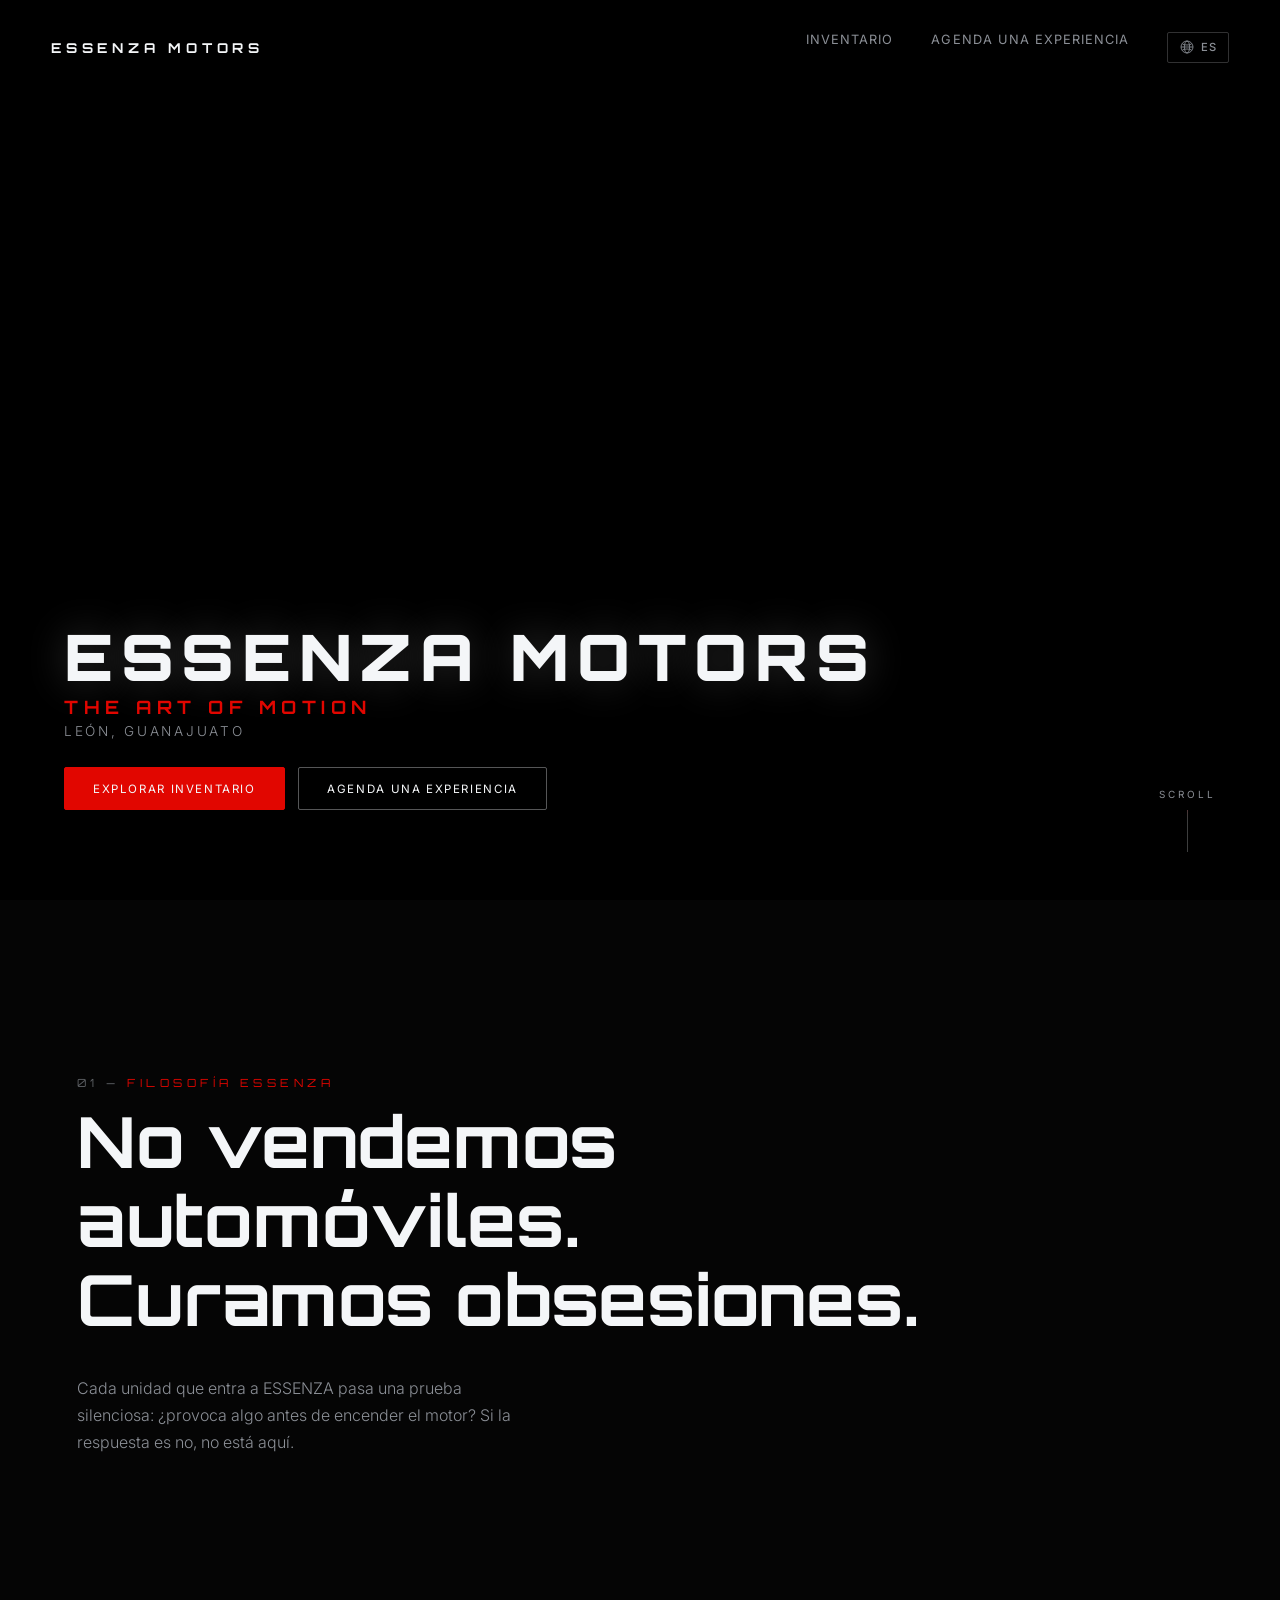
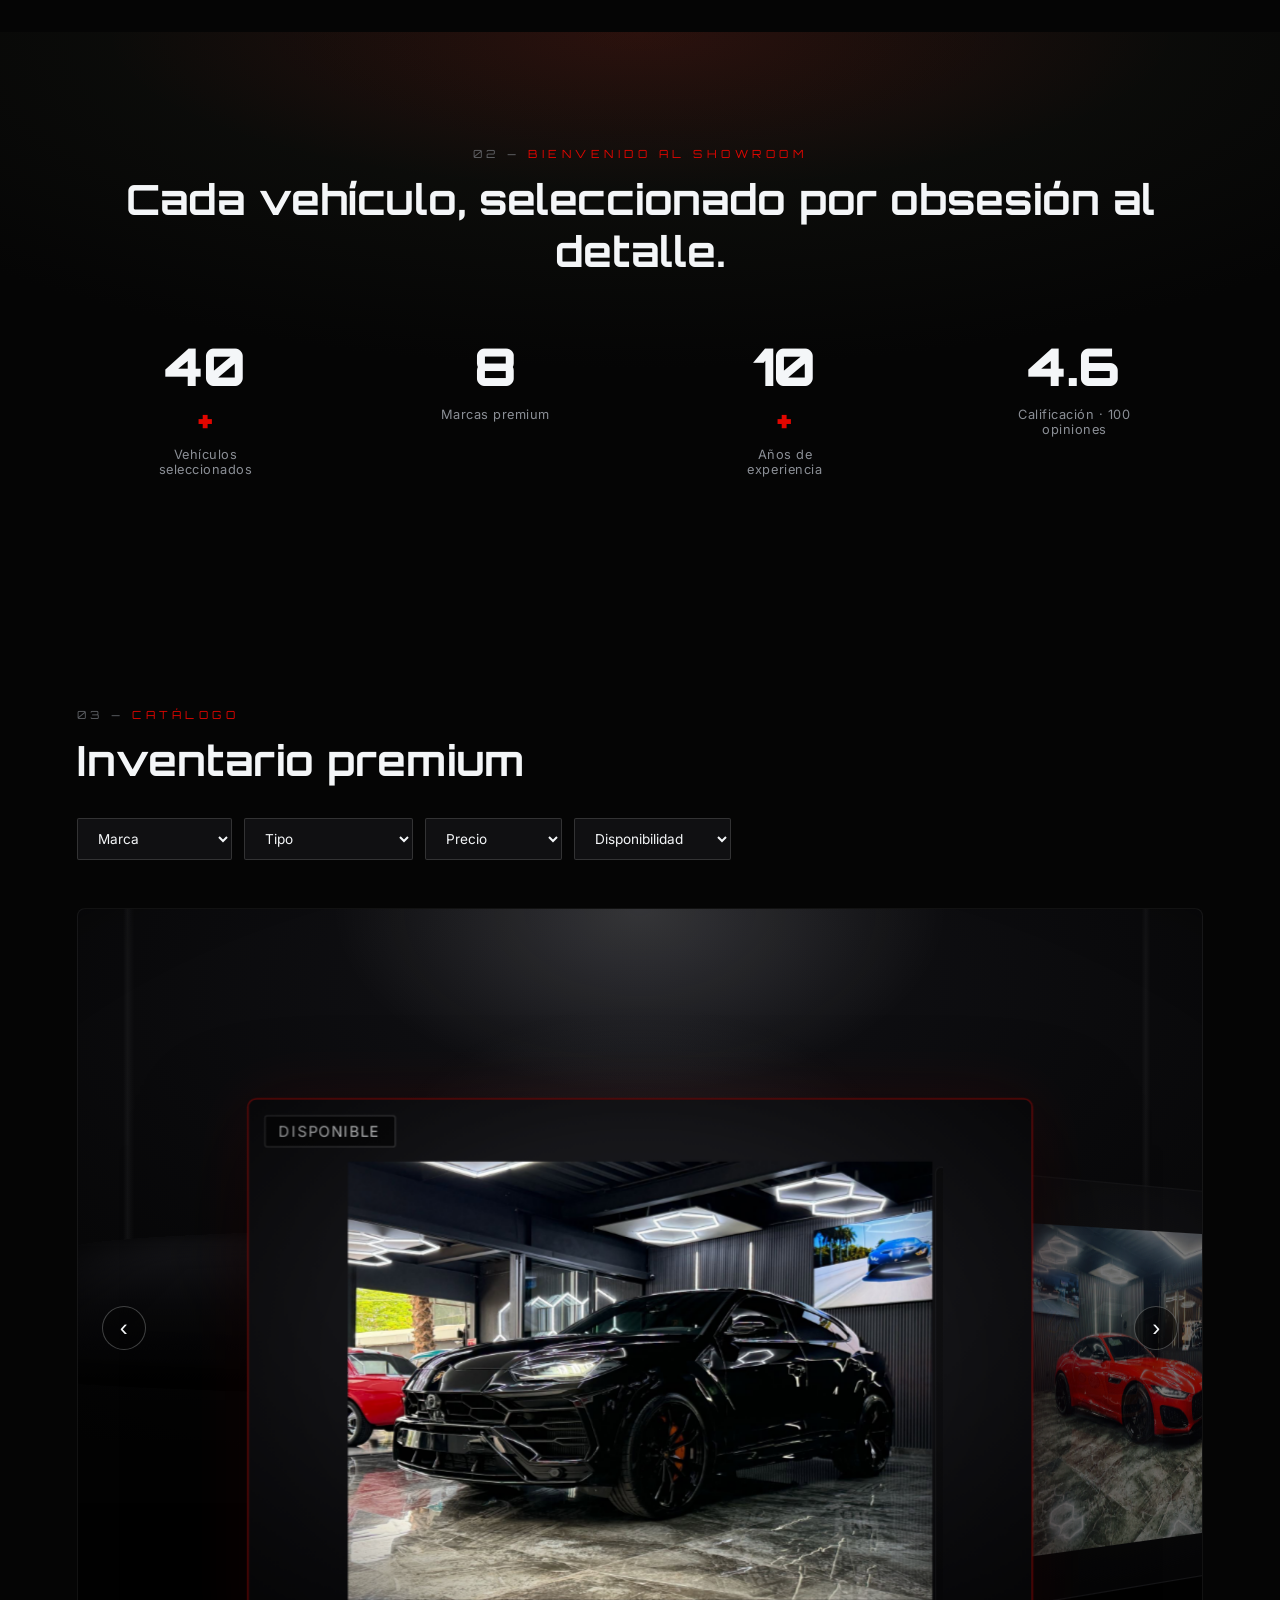
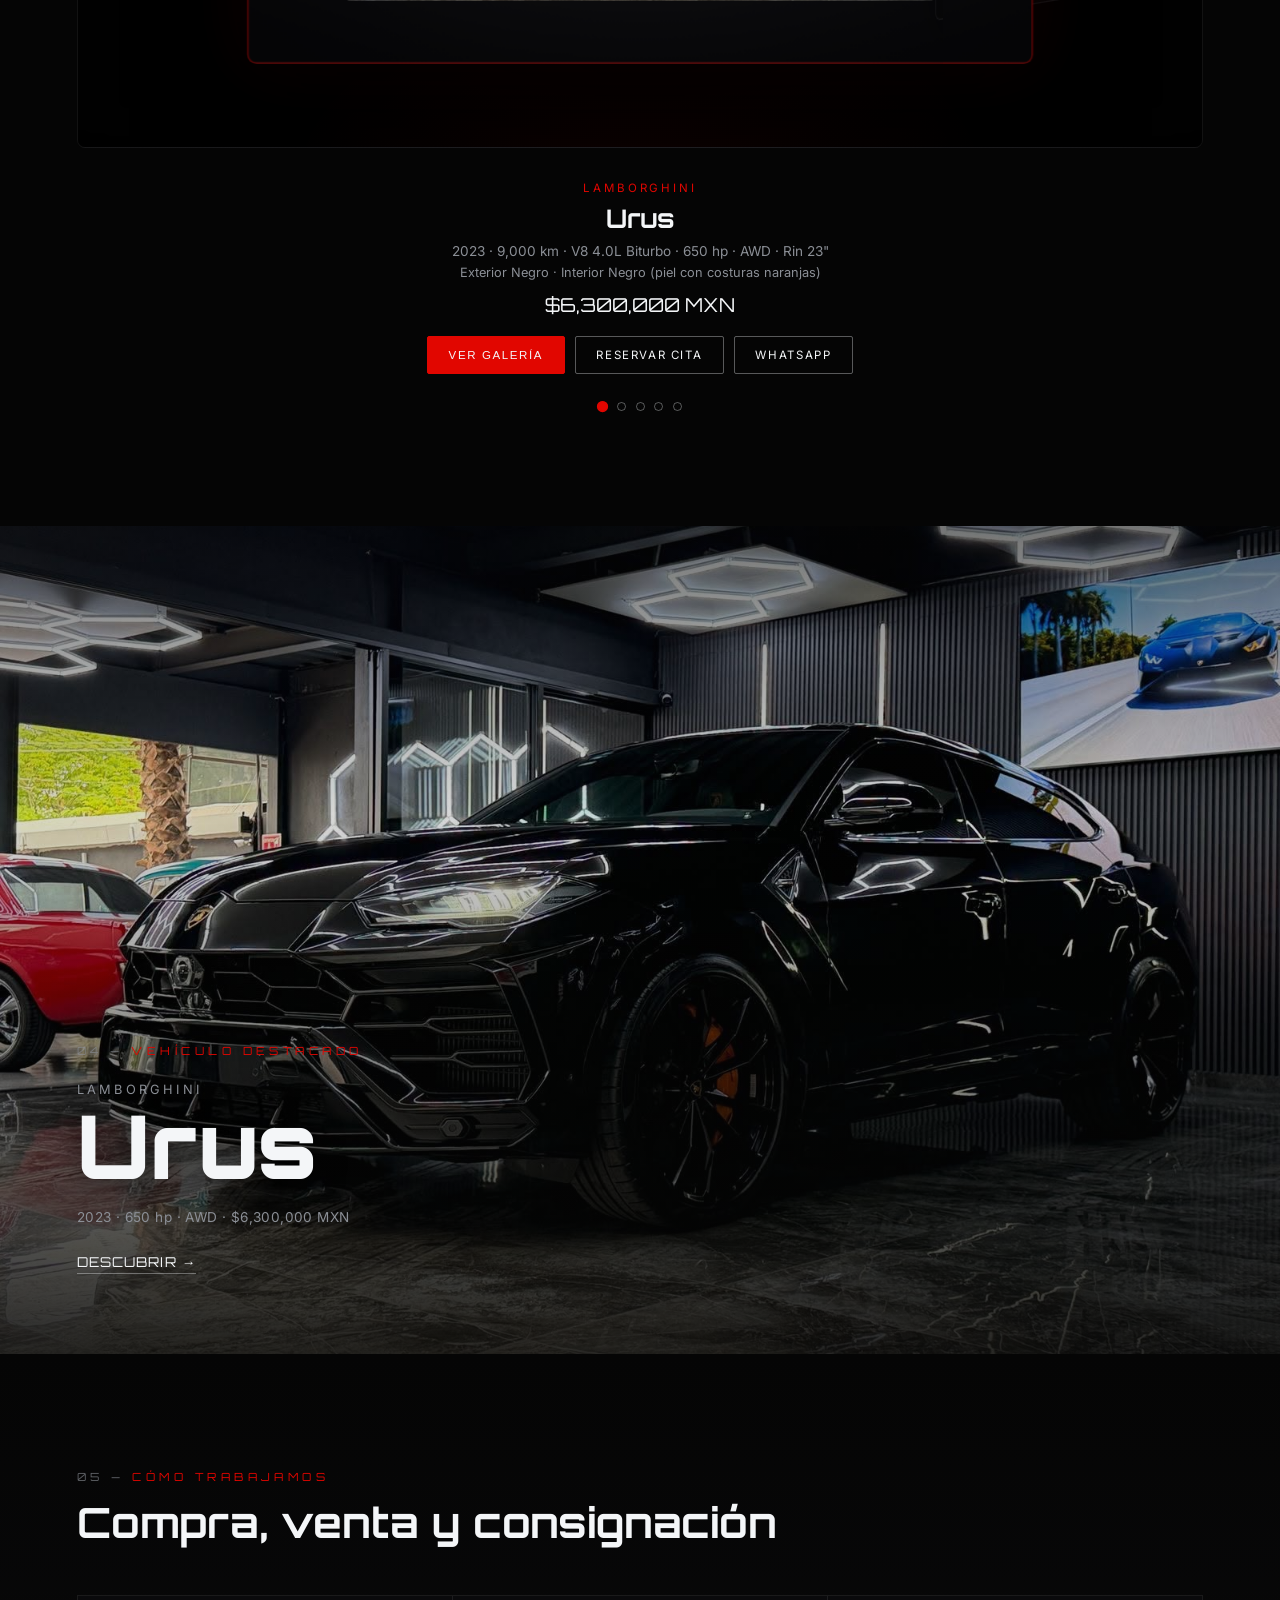
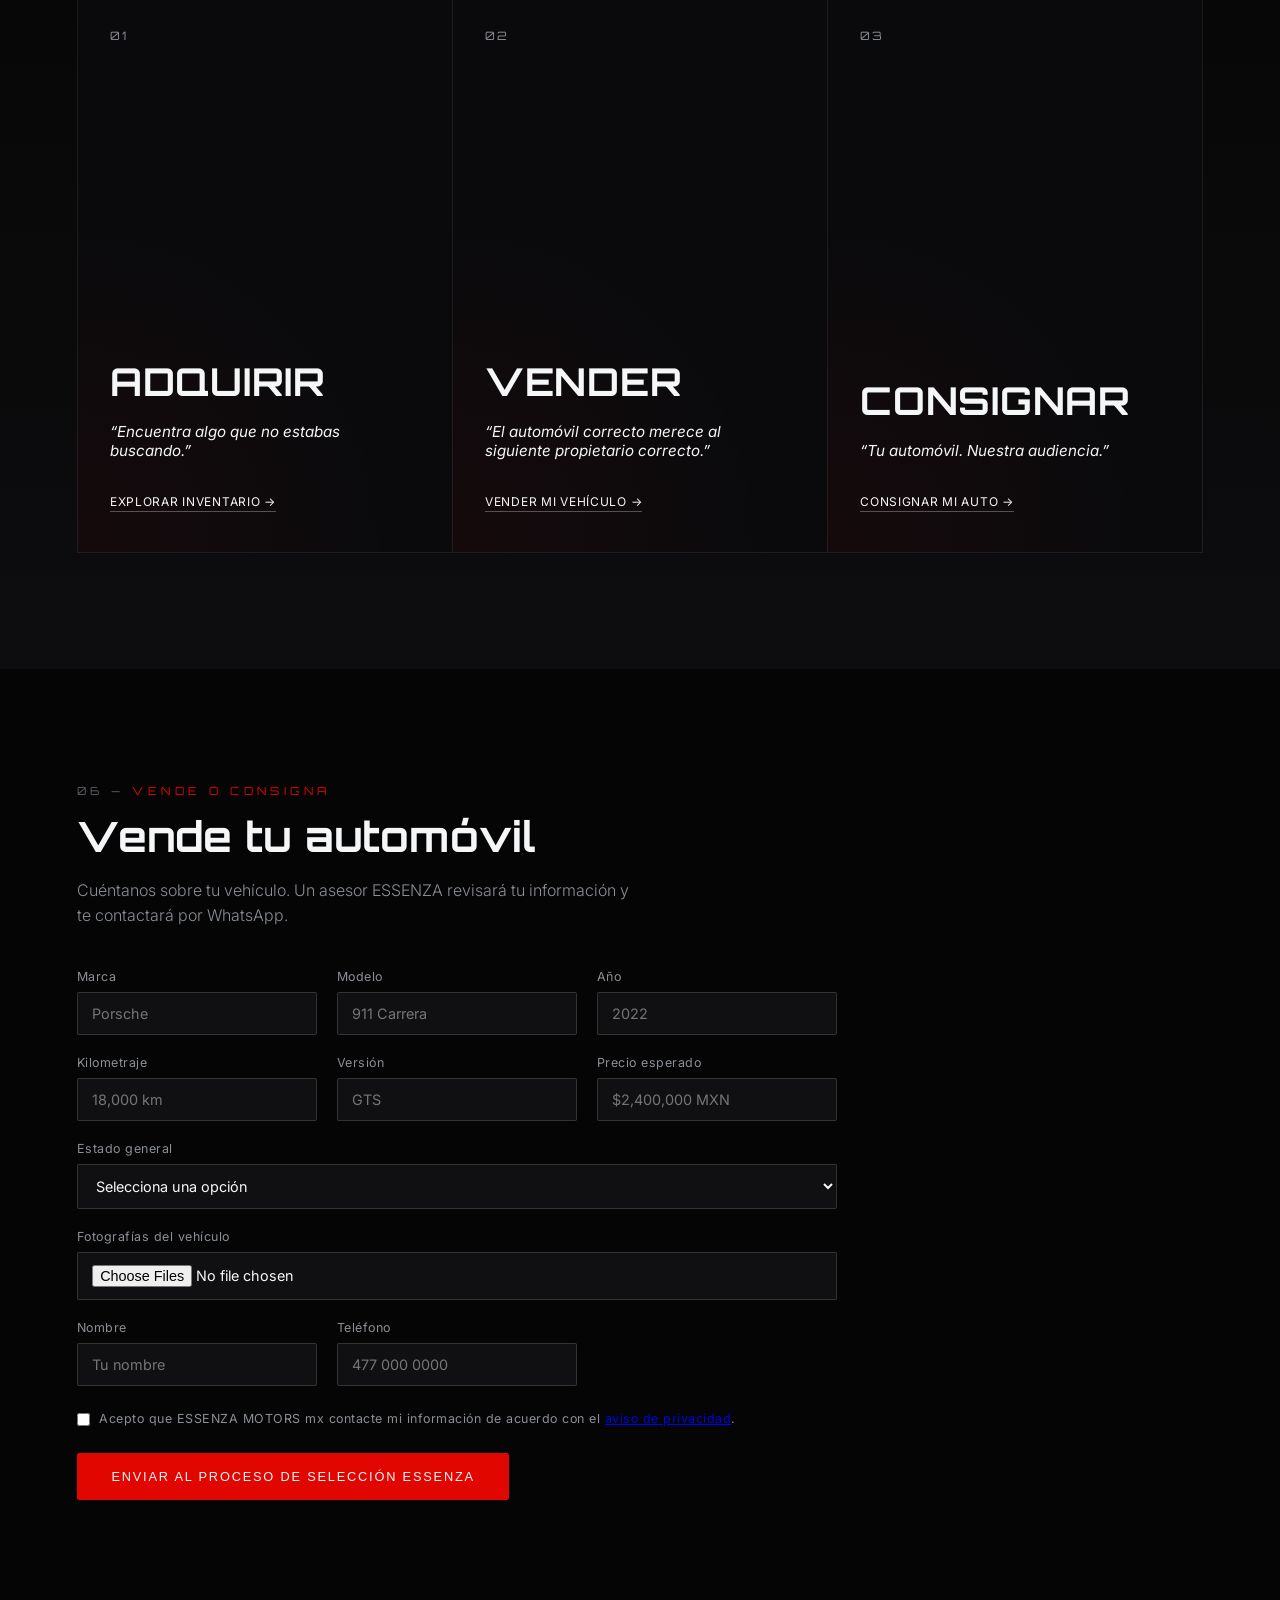
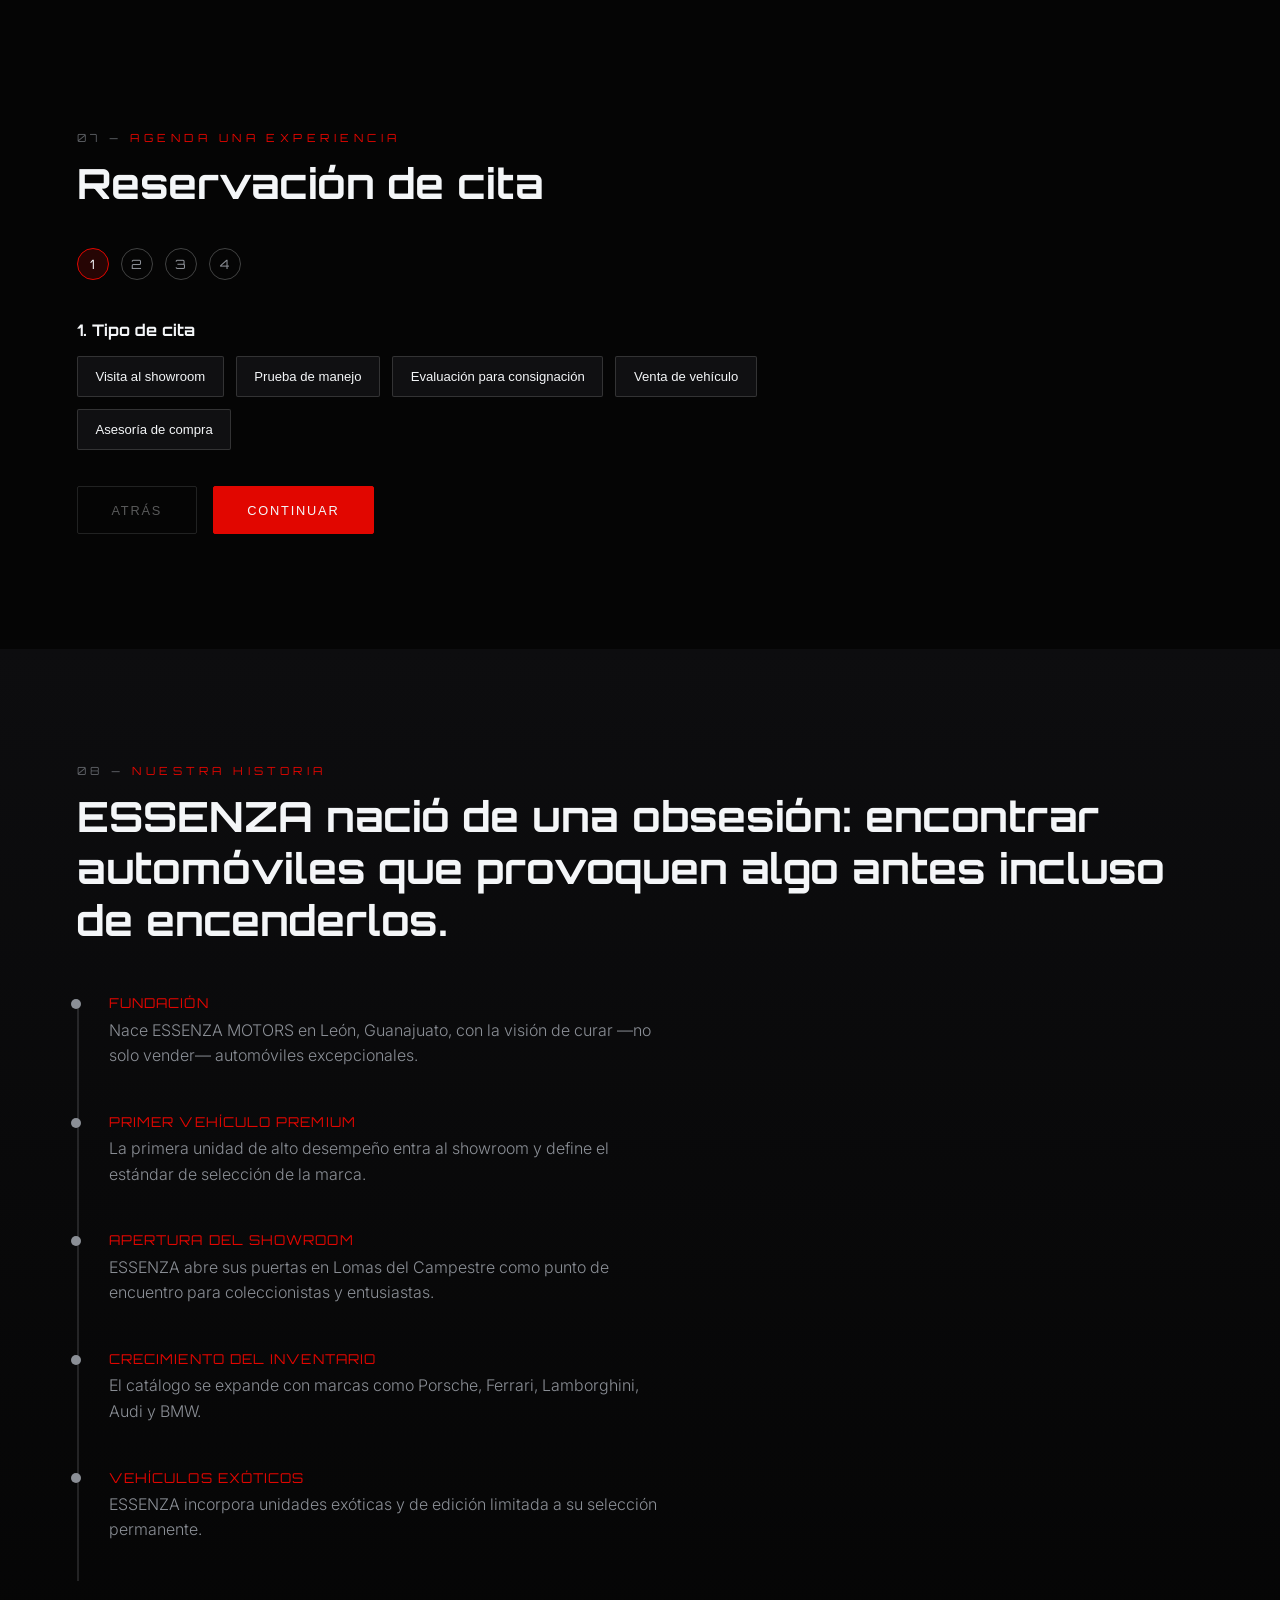
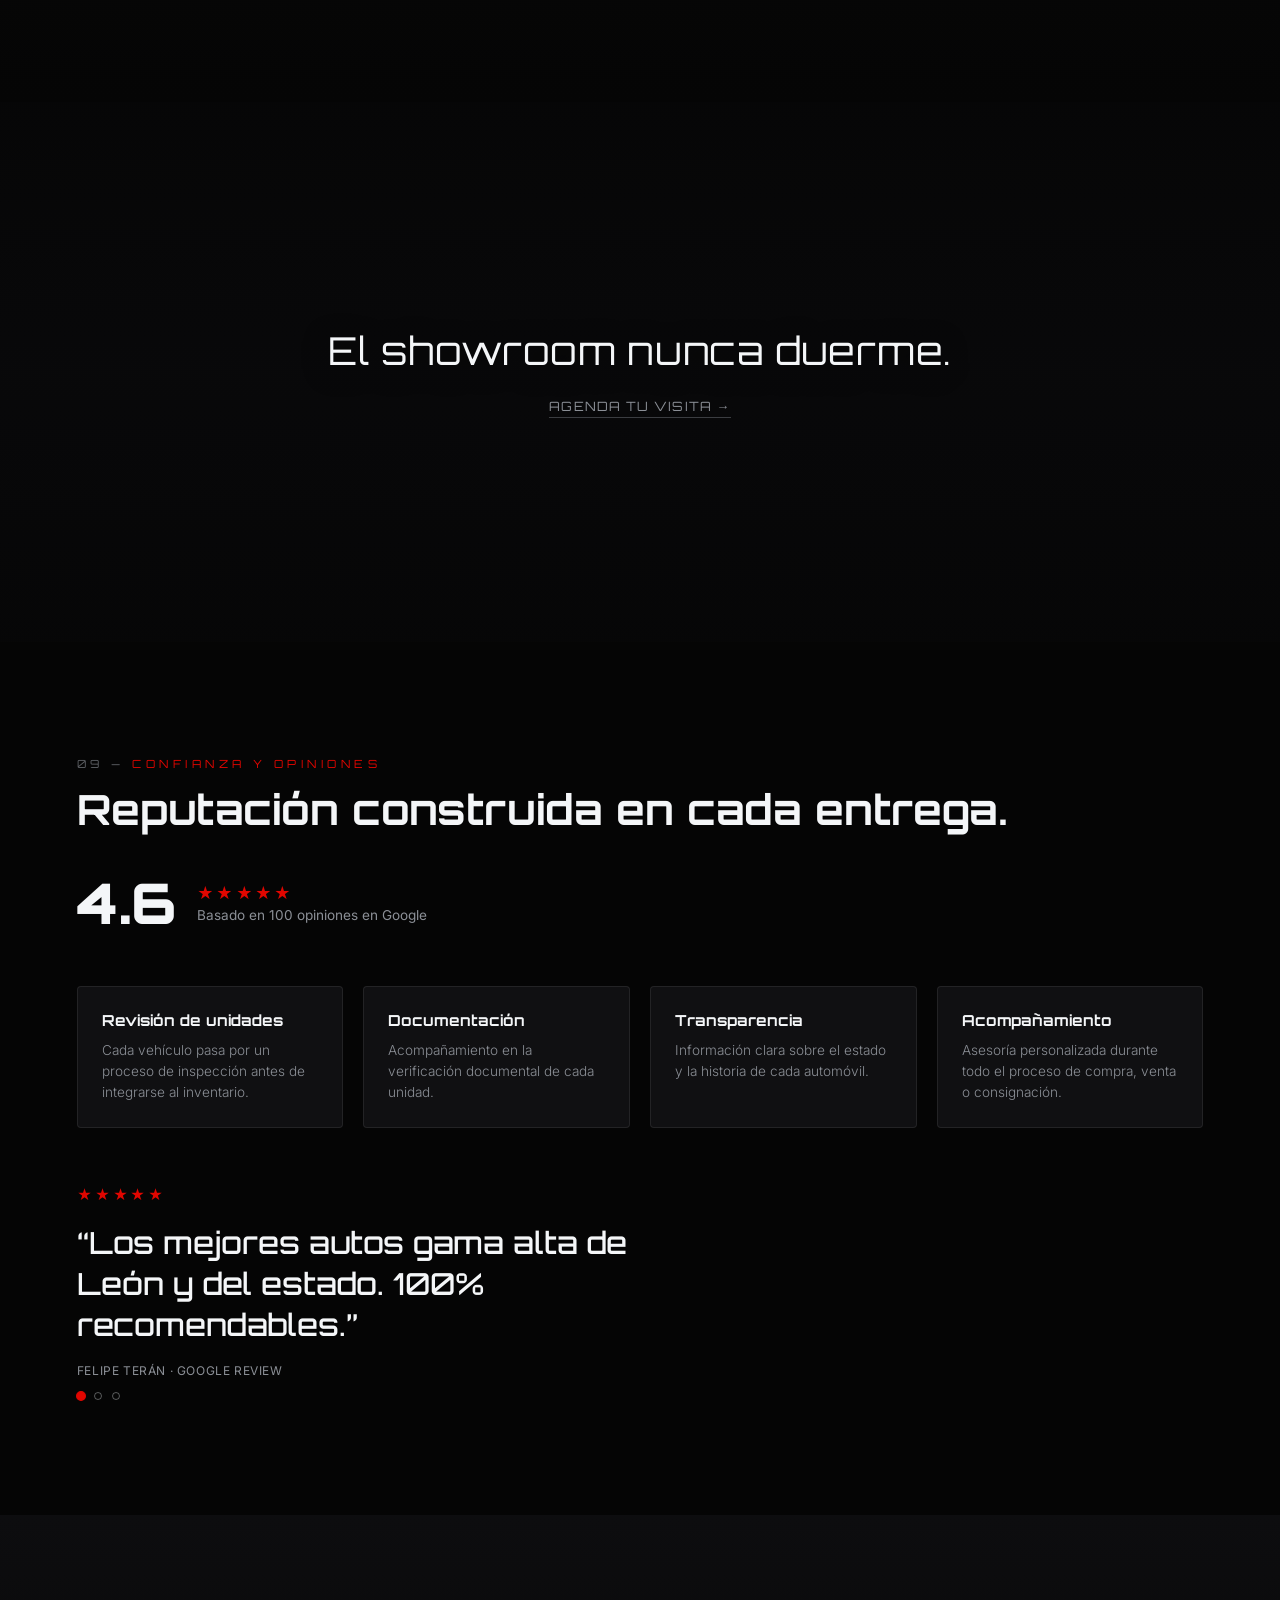
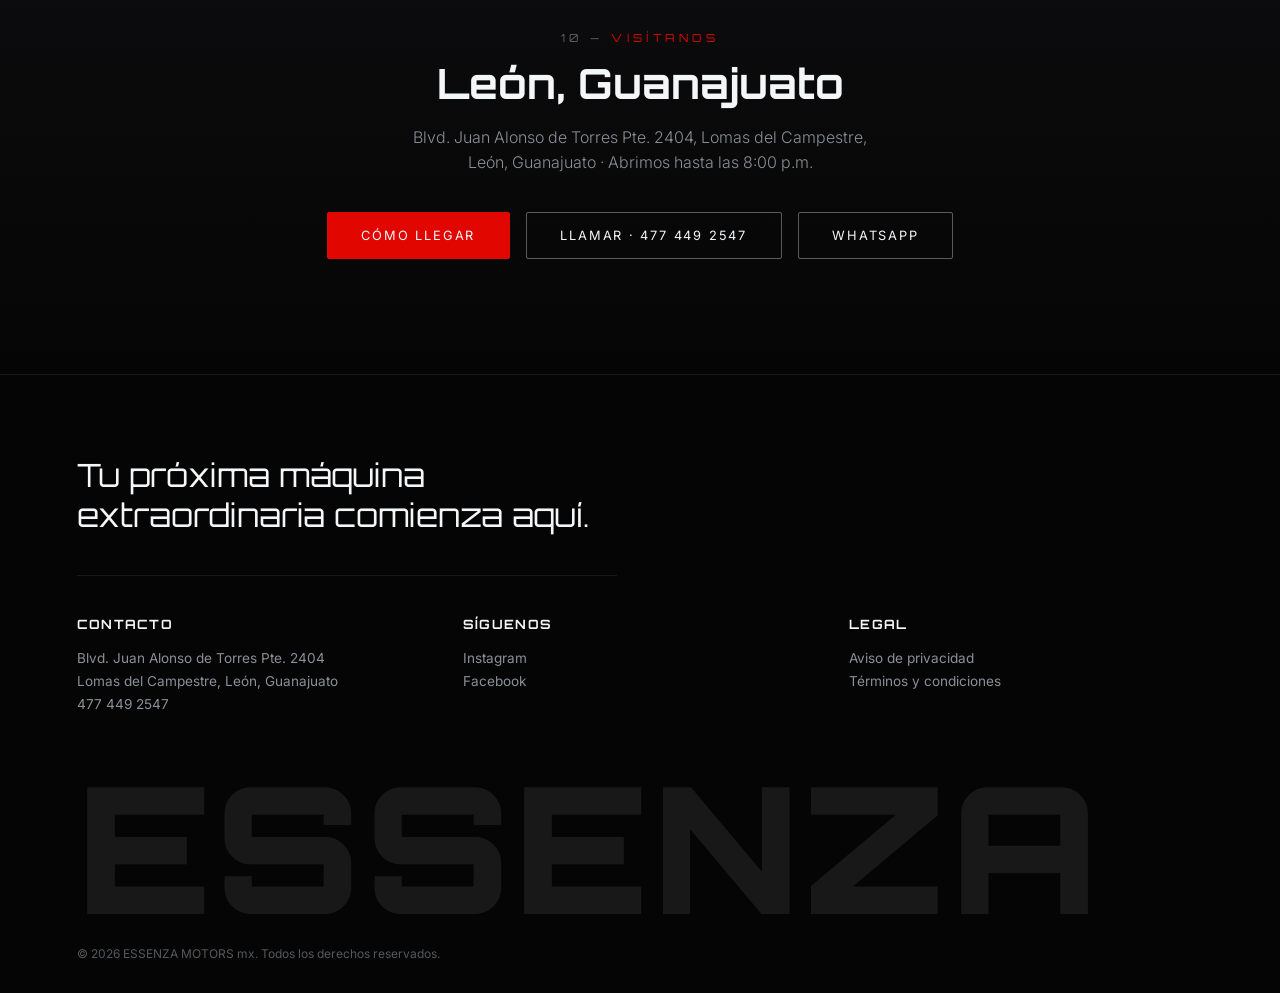
==== commit f9c781b7: "Fix: links legales y redes sociales rotos, y fallback de fotos faltantes - Aviso de privacidad y Tér" ====
--- a/index.html
+++ b/index.html
@@ -254,7 +254,7 @@
       </div>
       <label class="form__consent">
         <input type="checkbox" name="consentimiento" required />
-        <span data-i18n="sell.consentimiento">Acepto que ESSENZA MOTORS mx contacte mi información de acuerdo con el aviso de privacidad.</span>
+        <span data-i18n-html="sell.consentimiento">Acepto que ESSENZA MOTORS mx contacte mi información de acuerdo con el <a href="privacidad.html" target="_blank" rel="noopener">aviso de privacidad</a>.</span>
       </label>
       <button type="submit" class="btn btn--primary" data-i18n="sell.submit">Enviar al proceso de selección ESSENZA</button>
     </form>
@@ -452,13 +452,13 @@
       </div>
       <div>
         <h4 data-i18n="footer.siguenos">Síguenos</h4>
-        <p><a href="#" target="_blank" rel="noopener">Instagram</a></p>
-        <p><a href="#" target="_blank" rel="noopener">Facebook</a></p>
+        <p><a href="https://www.instagram.com/essenza_motors?igsi=MTM1ODFqeTd3OG0zbQ==" target="_blank" rel="noopener">Instagram</a></p>
+        <p><a href="https://www.facebook.com/share/1D7So9czuw/?mibextid=wwXIfr" target="_blank" rel="noopener">Facebook</a></p>
       </div>
       <div>
         <h4 data-i18n="footer.legal">Legal</h4>
-        <p><a href="#" data-i18n="footer.avisoPrivacidad">Aviso de privacidad</a></p>
-        <p><a href="#" data-i18n="footer.terminos">Términos y condiciones</a></p>
+        <p><a href="privacidad.html" data-i18n="footer.avisoPrivacidad">Aviso de privacidad</a></p>
+        <p><a href="terminos.html" data-i18n="footer.terminos">Términos y condiciones</a></p>
       </div>
     </div>
     <span class="site-footer__wordmark" aria-hidden="true">ESSENZA</span>
--- a/styles.css
+++ b/styles.css
@@ -1919,3 +1919,97 @@
     grid-column: auto;
   }
 }
+
+/* ---------- LEGAL PAGES (privacidad.html / terminos.html) ---------- */
+
+.legal-nav {
+  display: flex;
+  align-items: center;
+  justify-content: space-between;
+  gap: 1.5rem;
+  padding: 1.5rem clamp(1.25rem, 6vw, 6rem);
+  border-bottom: 1px solid rgba(244, 246, 248, 0.08);
+}
+
+.legal-nav__mark {
+  font-family: var(--font-display);
+  font-weight: 700;
+  letter-spacing: 0.3em;
+  font-size: 0.78rem;
+  color: var(--blanco-frio);
+  text-decoration: none;
+  white-space: nowrap;
+}
+
+.legal-nav__back {
+  color: var(--gris-titanio);
+  text-decoration: none;
+  font-size: 0.8rem;
+  letter-spacing: 0.03em;
+  transition: color 0.3s ease;
+}
+
+.legal-nav__back:hover {
+  color: var(--blanco-frio);
+}
+
+.legal-page {
+  max-width: 72ch;
+  margin: 0 auto;
+  padding: clamp(3rem, 8vw, 6rem) clamp(1.25rem, 6vw, 2rem) clamp(5rem, 10vw, 8rem);
+}
+
+.legal-page__updated {
+  color: var(--gris-titanio);
+  font-size: 0.85rem;
+  margin-top: 0.75rem;
+  margin-bottom: 3rem;
+}
+
+.legal-page h2 {
+  font-family: var(--font-display);
+  font-weight: 700;
+  font-size: 1.1rem;
+  letter-spacing: 0.02em;
+  color: var(--blanco-frio);
+  margin-top: 2.75rem;
+  margin-bottom: 0.9rem;
+}
+
+.legal-page h2:first-of-type {
+  margin-top: 0;
+}
+
+.legal-page p,
+.legal-page li {
+  color: var(--gris-titanio);
+  font-weight: 300;
+  line-height: 1.7;
+  font-size: 0.95rem;
+}
+
+.legal-page p + p,
+.legal-page ul + p,
+.legal-page ol + p {
+  margin-top: 0.9rem;
+}
+
+.legal-page ul,
+.legal-page ol {
+  margin-top: 0.9rem;
+  padding-left: 1.4rem;
+  display: flex;
+  flex-direction: column;
+  gap: 0.5rem;
+}
+
+.legal-page a {
+  color: var(--blanco-frio);
+  text-decoration: underline;
+  text-underline-offset: 2px;
+}
+
+.legal-page strong {
+  color: var(--blanco-frio);
+  font-weight: 500;
+}
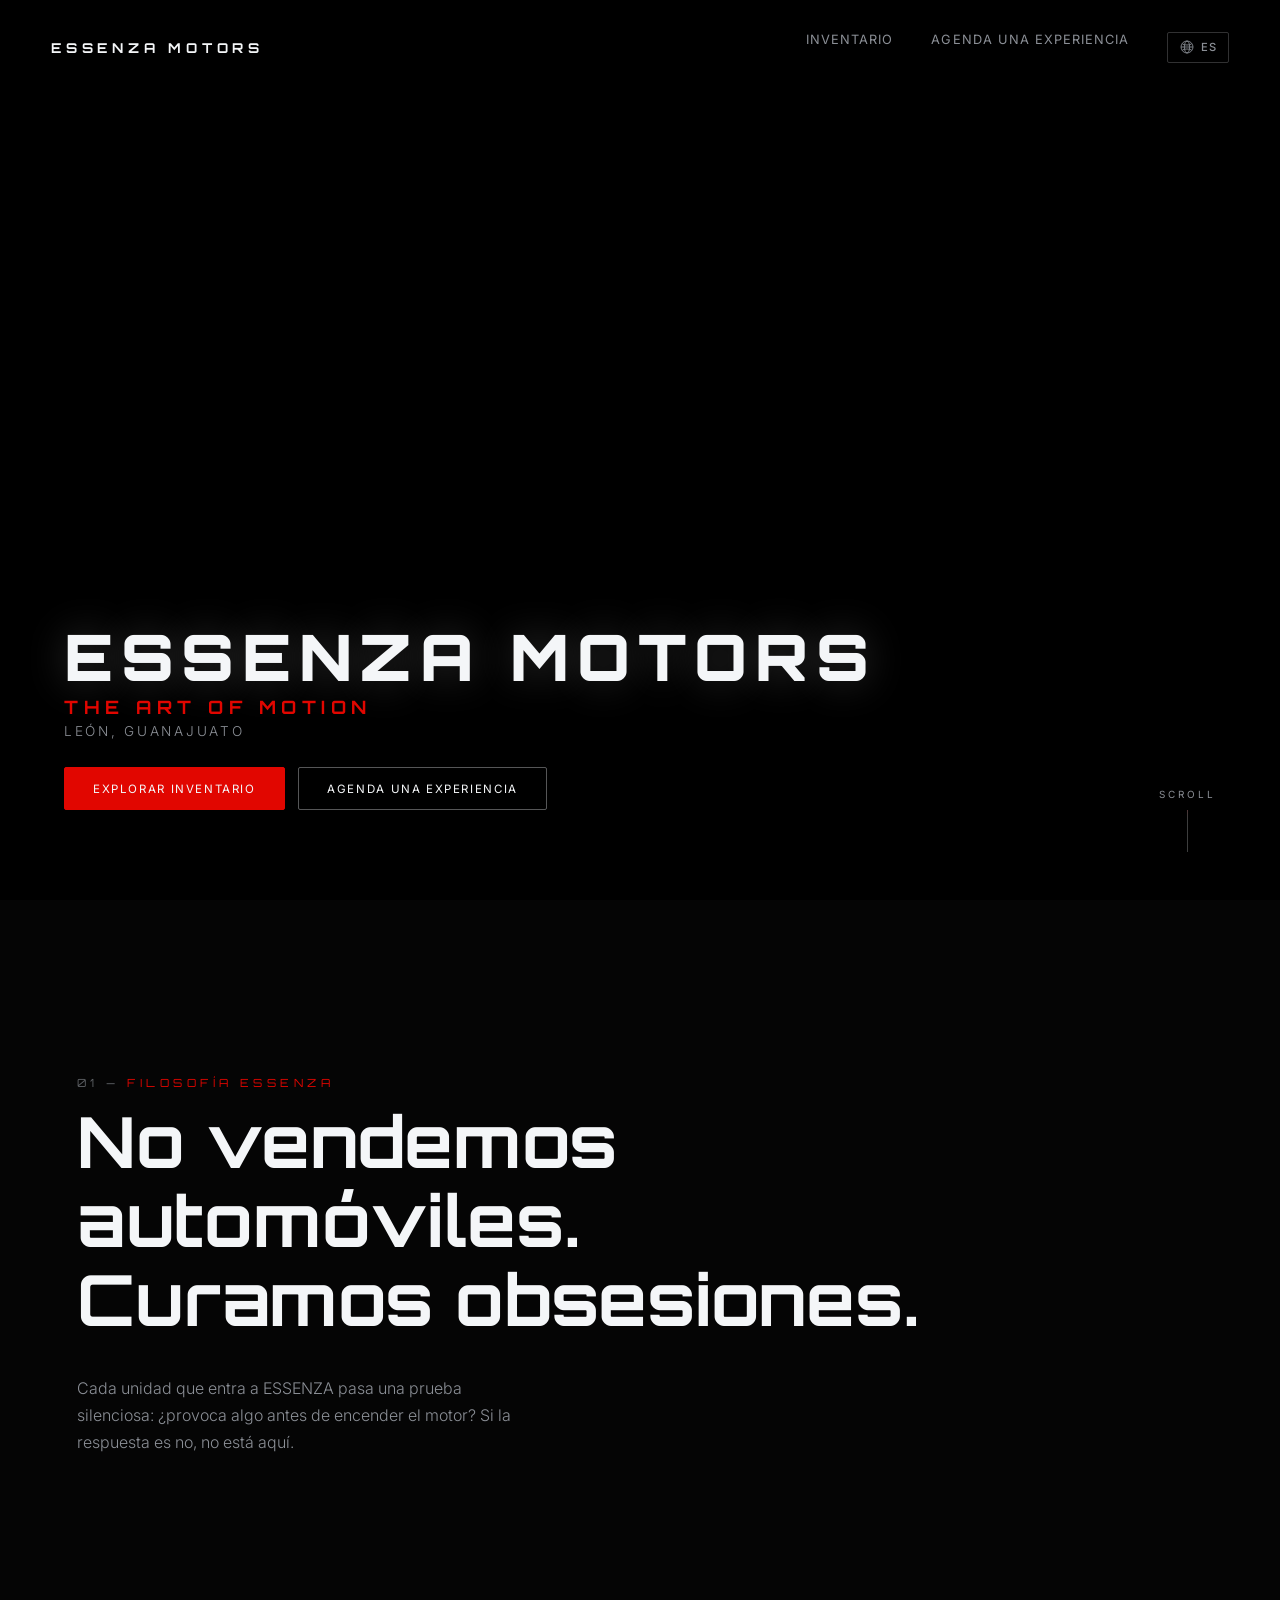
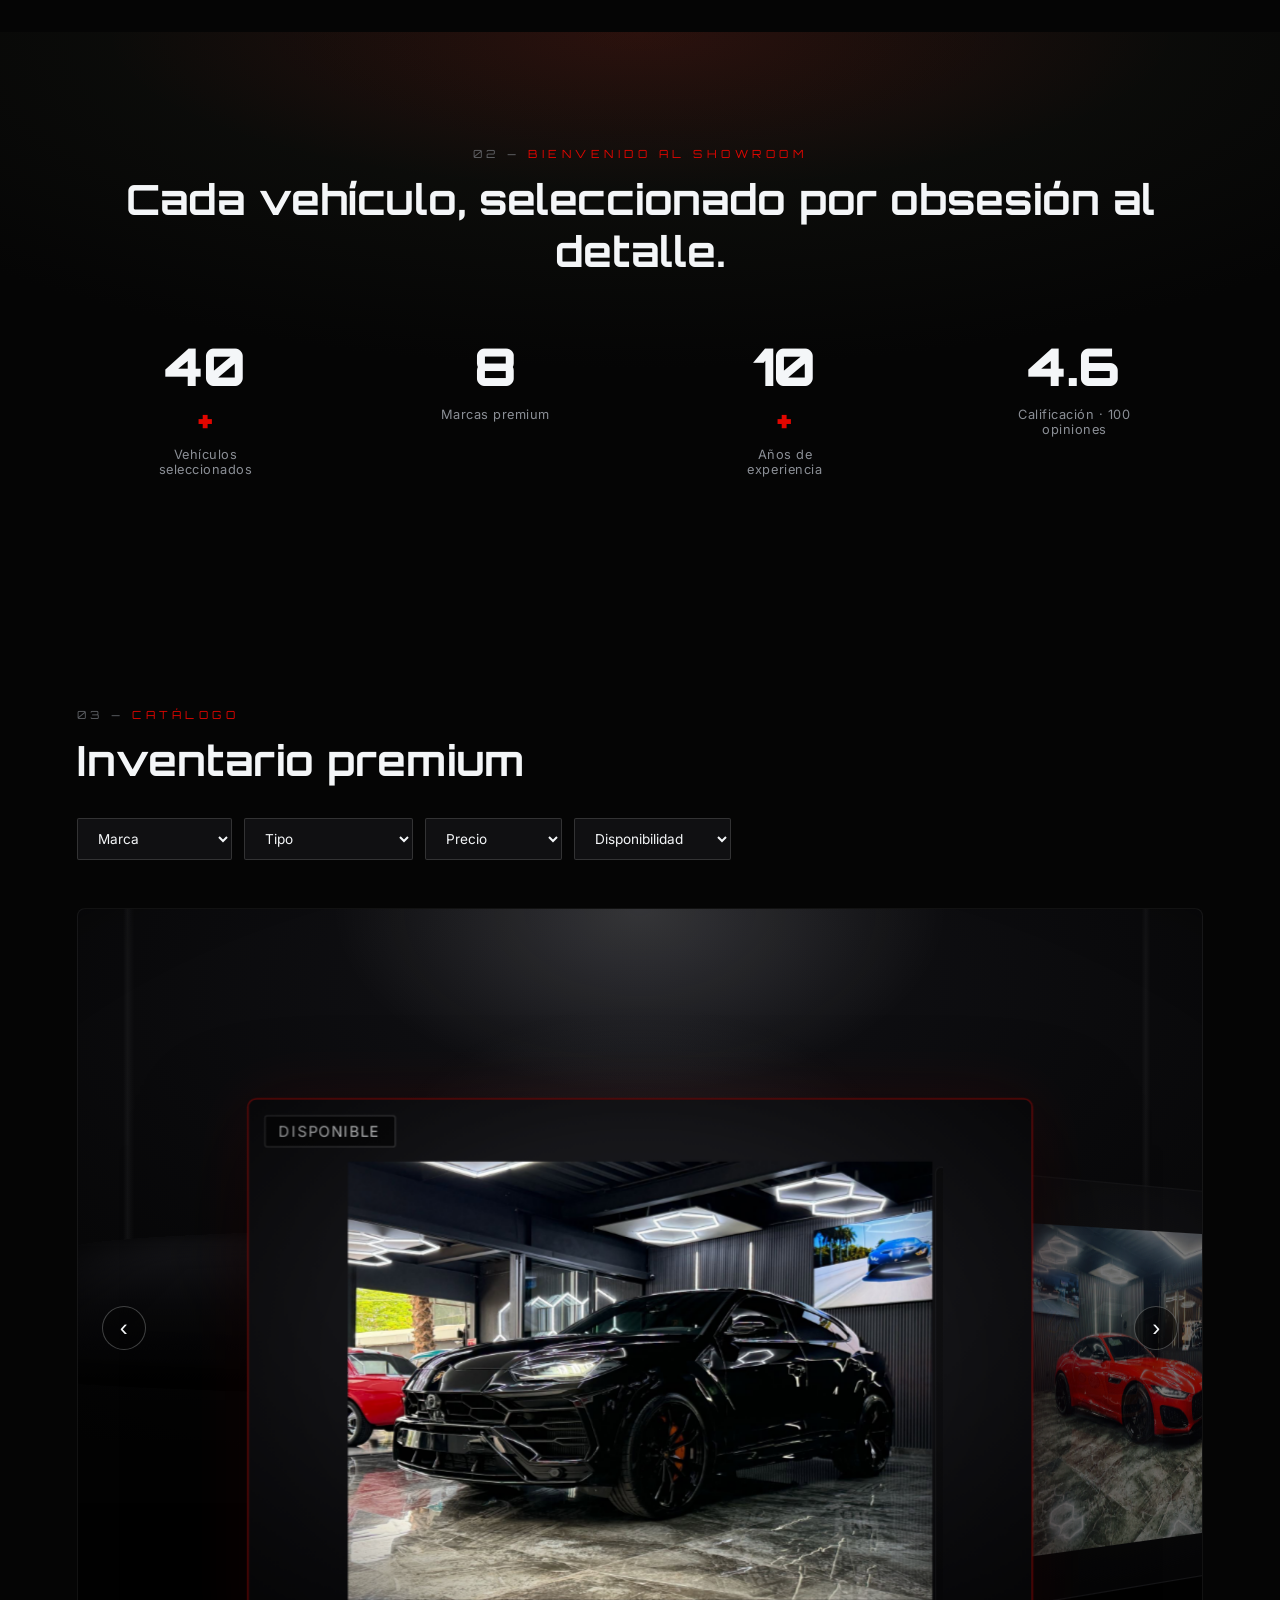
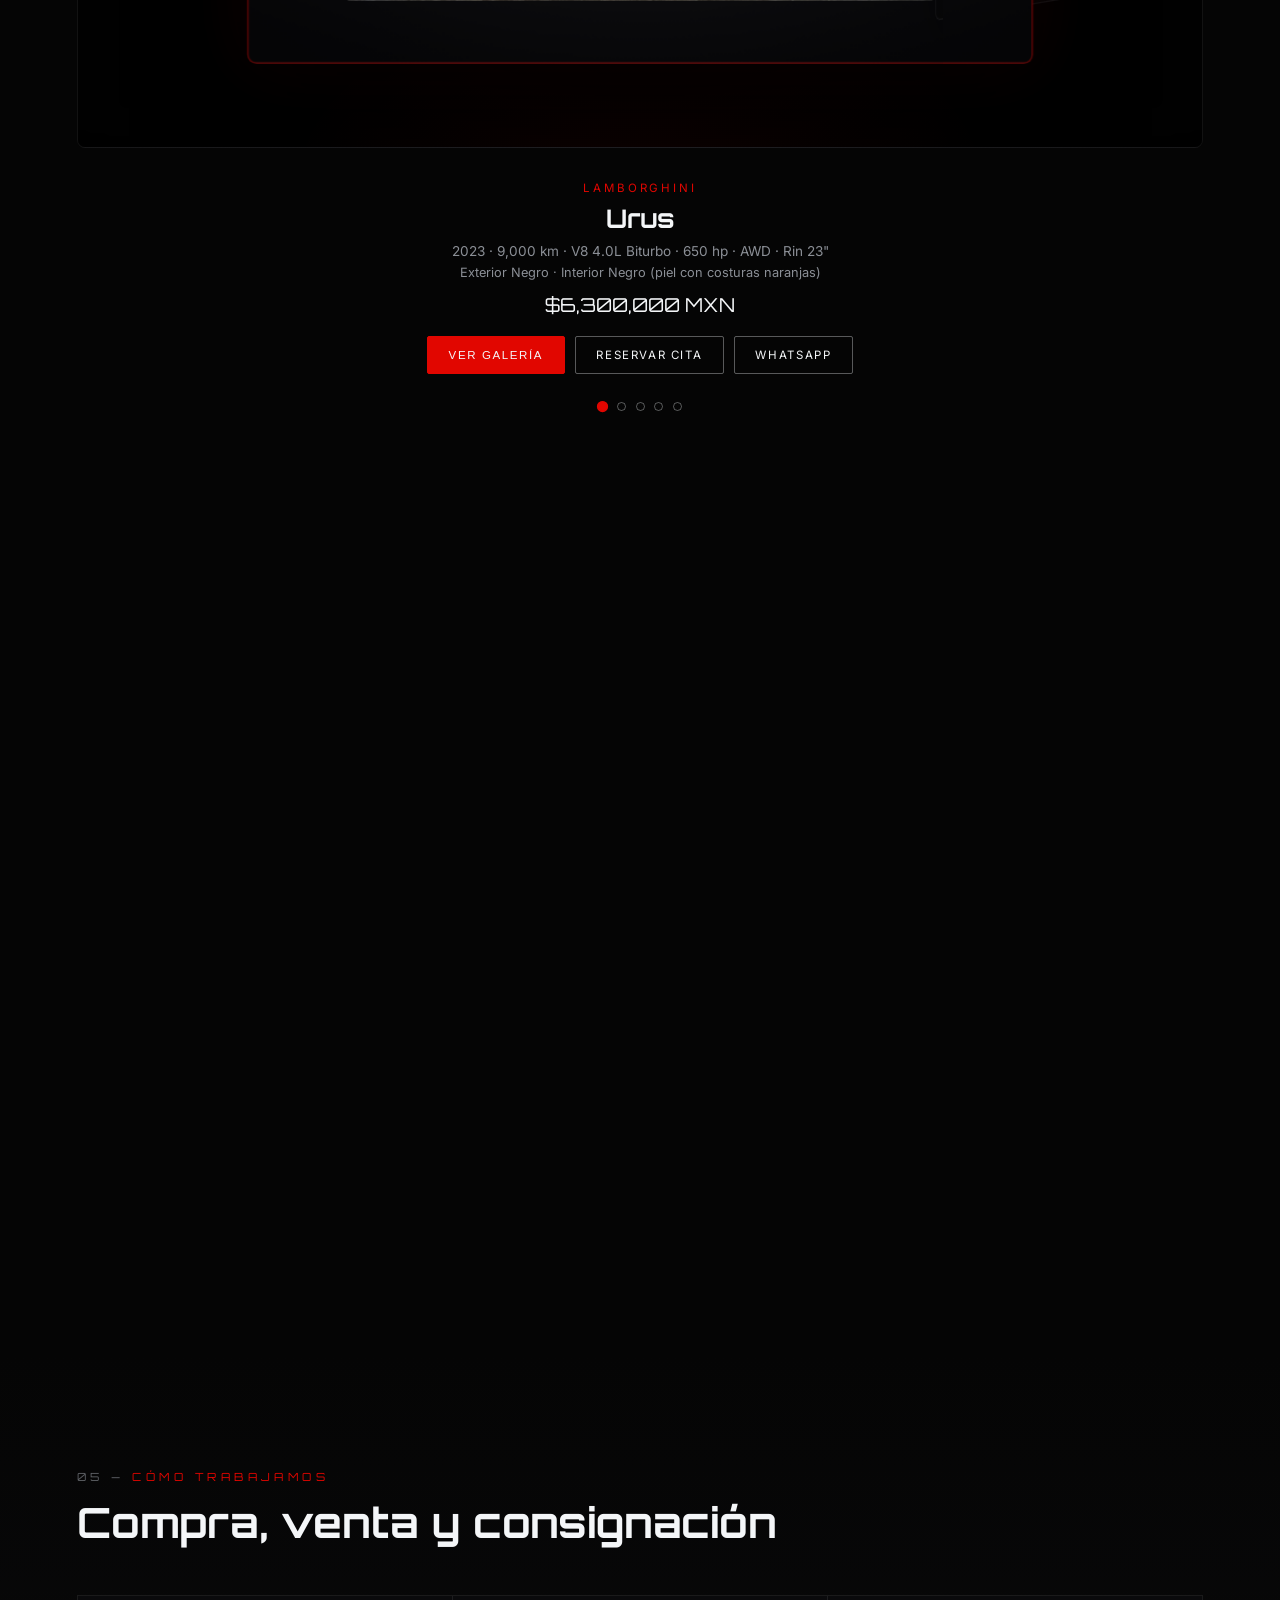
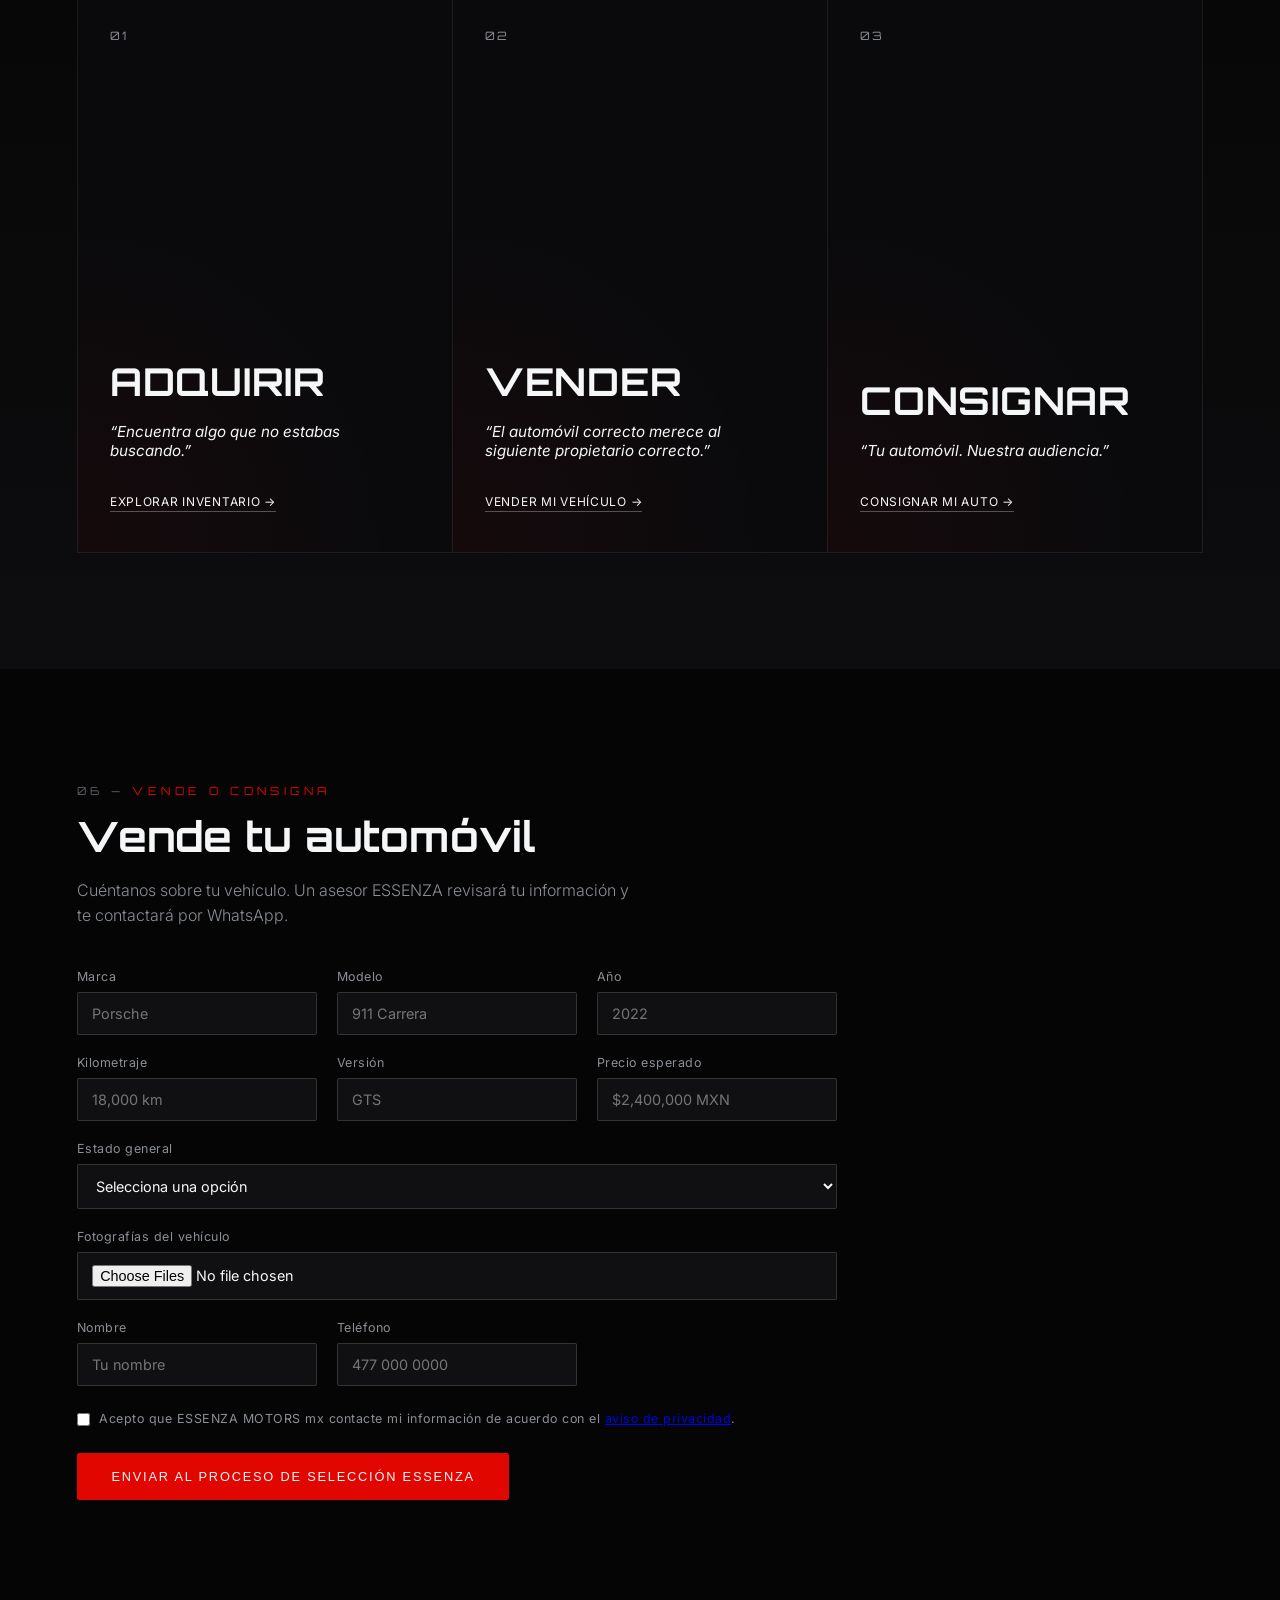
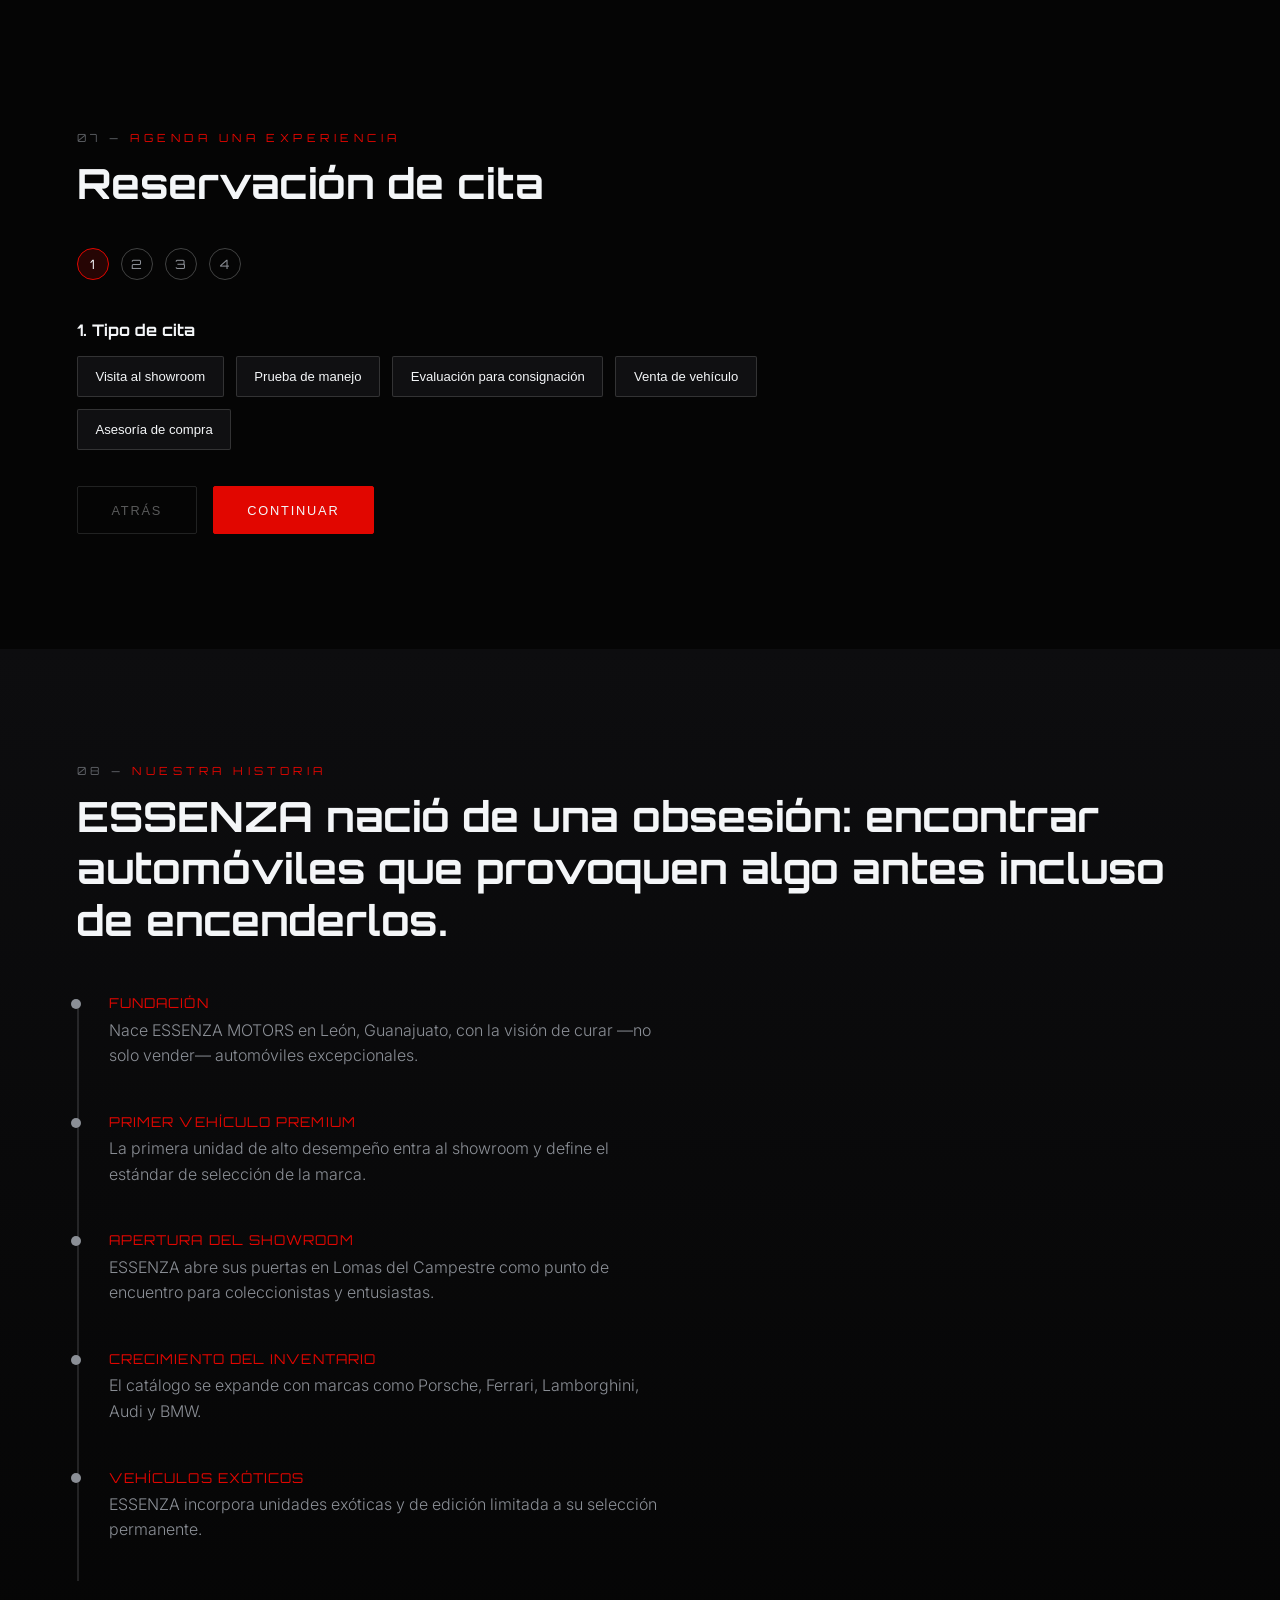
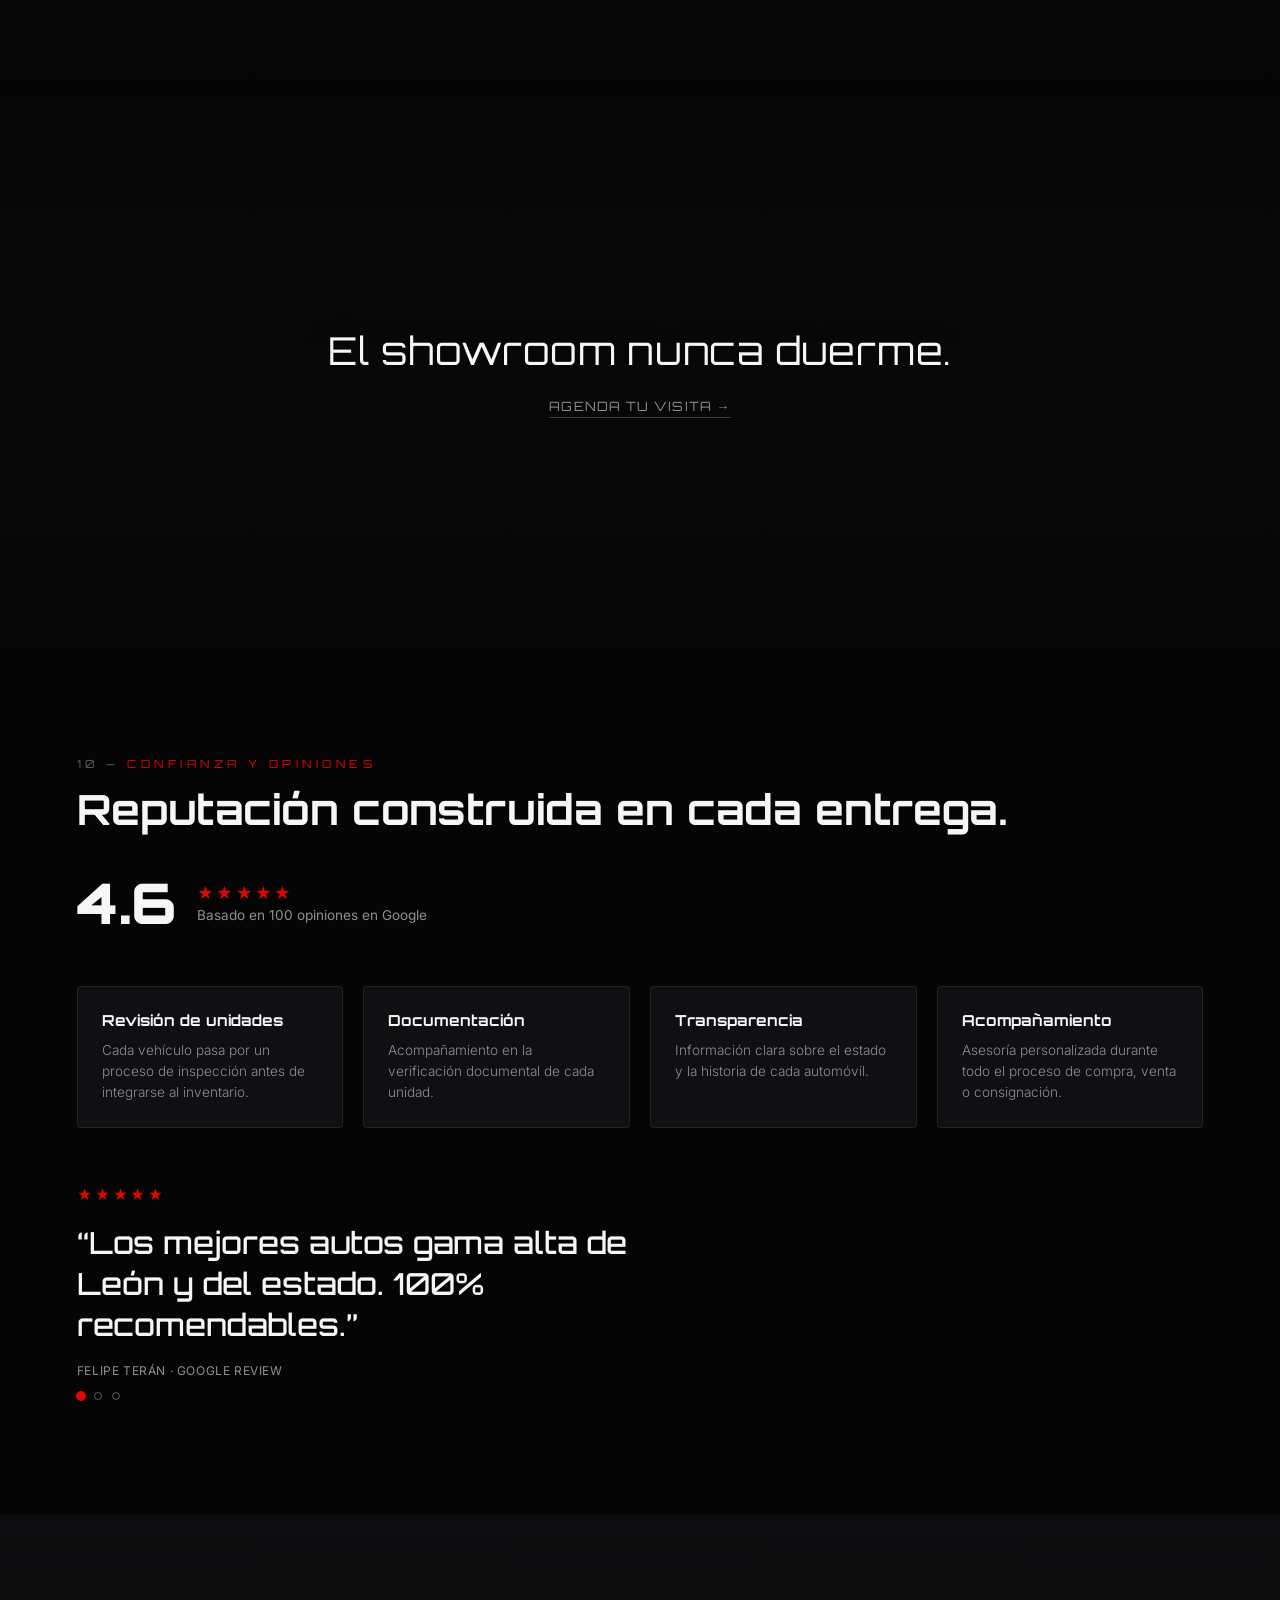
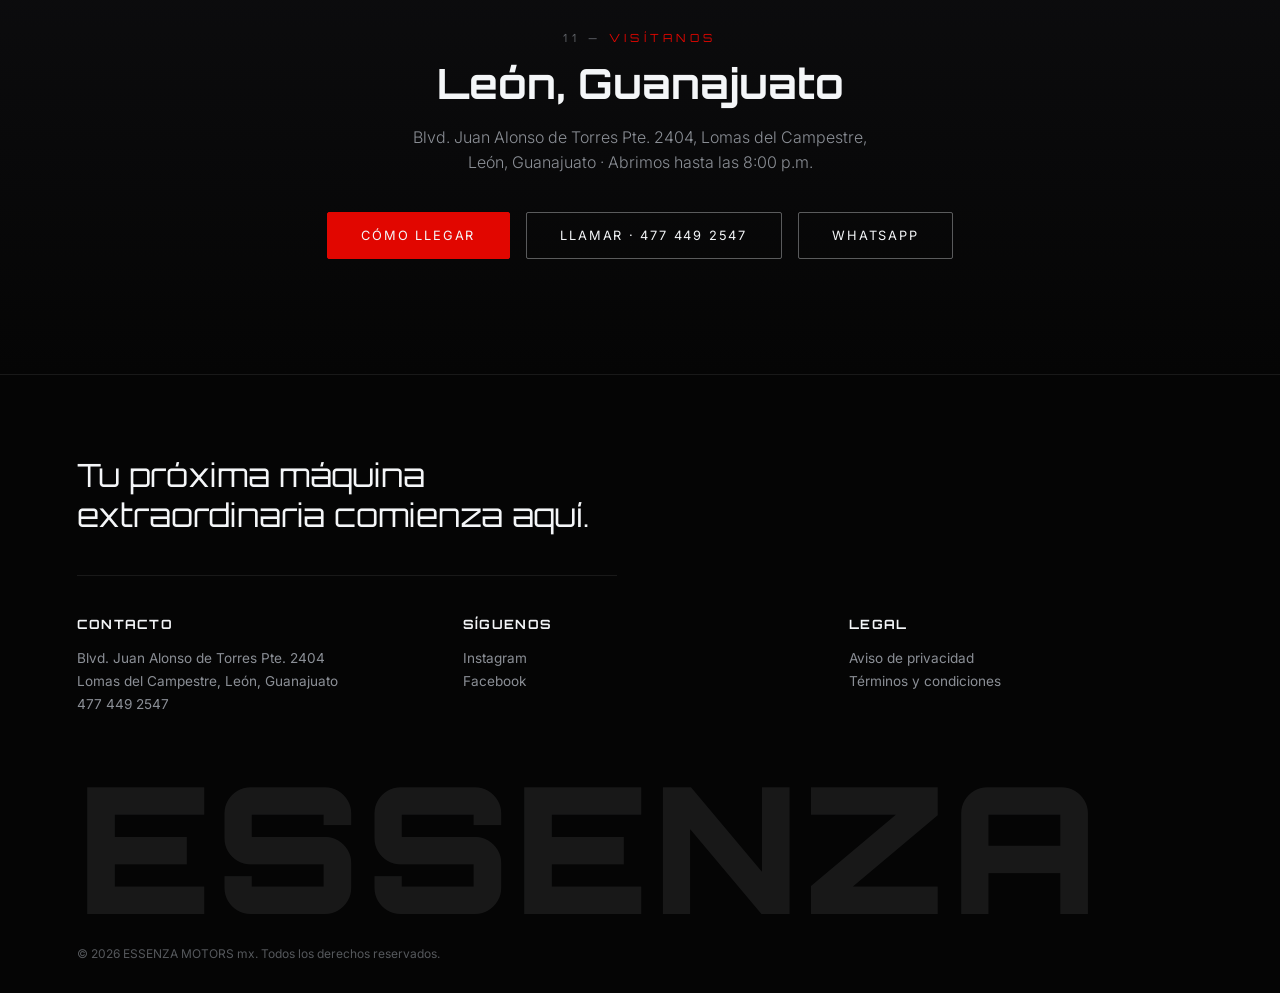
==== commit a5e33d9f: "Agregar sección "Vendidos" (trayectoria) y estatus Vendido en el admin Nueva sección entre Historia " ====
--- a/index.html
+++ b/index.html
@@ -371,9 +371,24 @@
     </div>
   </section>
 
-  <!-- 9. CONFIANZA Y OPINIONES -->
+  <!-- 8b. VEHÍCULOS VENDIDOS (trayectoria — solo aparece si hay al menos un
+       vehículo marcado "Vendido" en el inventario; ver script.js) -->
+  <section id="vendidos" class="sold reveal" hidden>
+    <p class="eyebrow" data-num="09" data-i18n="sold.eyebrow">Trayectoria</p>
+    <h2 class="section-title" data-i18n="sold.title">Autos que ya encontraron nuevo dueño</h2>
+    <p class="section-lead" data-i18n="sold.lead">Una muestra de lo que ha pasado por el showroom ESSENZA. Si buscas algo similar, es probable que ya sepamos dónde encontrarlo.</p>
+
+    <div class="sold-grid" id="soldGrid"><!-- vehículos vendidos inyectados por script.js --></div>
+
+    <a class="btn btn--ghost sold__cta" target="_blank" rel="noopener"
+       href="https://wa.me/524774492547?text=Hola%2C%20vi%20su%20trayectoria%20de%20autos%20vendidos%20y%20busco%20algo%20similar.">
+      <span data-i18n="sold.cta">¿Buscas algo similar? Escríbenos</span>
+    </a>
+  </section>
+
+  <!-- 10. CONFIANZA Y OPINIONES -->
   <section id="confianza" class="trust reveal">
-    <p class="eyebrow" data-num="09" data-i18n="trust.eyebrow">Confianza y opiniones</p>
+    <p class="eyebrow" data-num="10" data-i18n="trust.eyebrow">Confianza y opiniones</p>
     <h2 class="section-title" data-i18n="trust.title">Reputación construida en cada entrega.</h2>
 
     <div class="trust__rating">
@@ -425,9 +440,9 @@
     </div>
   </section>
 
-  <!-- 10. UBICACIÓN Y CONTACTO -->
+  <!-- 11. UBICACIÓN Y CONTACTO -->
   <section id="ubicacion" class="location reveal">
-    <p class="eyebrow" data-num="10" data-i18n="location.eyebrow">Visítanos</p>
+    <p class="eyebrow" data-num="11" data-i18n="location.eyebrow">Visítanos</p>
     <h2 class="section-title">León, Guanajuato</h2>
     <p class="location__address">
       Blvd. Juan Alonso de Torres Pte. 2404, Lomas del Campestre,<br />
--- a/styles.css
+++ b/styles.css
@@ -2013,3 +2013,74 @@
   color: var(--blanco-frio);
   font-weight: 500;
 }
+
+/* ---------- 9b. VEHÍCULOS VENDIDOS (trayectoria) ---------- */
+
+.sold-grid {
+  margin-top: 3rem;
+  display: grid;
+  grid-template-columns: repeat(auto-fit, minmax(240px, 1fr));
+  gap: 1.5rem;
+}
+
+.sold-card {
+  border: 1px solid rgba(244, 246, 248, 0.08);
+  border-radius: 4px;
+  background: #101012;
+  overflow: hidden;
+}
+
+.sold-card__image {
+  position: relative;
+  aspect-ratio: 4 / 3;
+  overflow: hidden;
+}
+
+.sold-card__image img {
+  width: 100%;
+  height: 100%;
+  object-fit: cover;
+  filter: grayscale(0.55) brightness(0.75);
+  transition: filter 0.4s ease;
+}
+
+.sold-card:hover .sold-card__image img {
+  filter: grayscale(0) brightness(0.9);
+}
+
+.sold-card__badge {
+  position: absolute;
+  top: 0.7rem;
+  left: 0.7rem;
+  font-family: var(--font-display);
+  font-size: 0.62rem;
+  font-weight: 700;
+  letter-spacing: 0.12em;
+  text-transform: uppercase;
+  color: var(--blanco-frio);
+  padding: 0.3rem 0.6rem;
+  background: rgba(5, 5, 5, 0.75);
+  border: 1px solid rgba(244, 246, 248, 0.25);
+  border-radius: 2px;
+}
+
+.sold-card__info {
+  padding: 1rem 1.1rem 1.2rem;
+}
+
+.sold-card__info h3 {
+  font-family: var(--font-display);
+  font-size: 0.9rem;
+  font-weight: 700;
+  color: var(--blanco-frio);
+}
+
+.sold-card__info p {
+  margin-top: 0.3rem;
+  color: var(--gris-titanio);
+  font-size: 0.8rem;
+}
+
+.sold__cta {
+  margin-top: 2.5rem;
+}
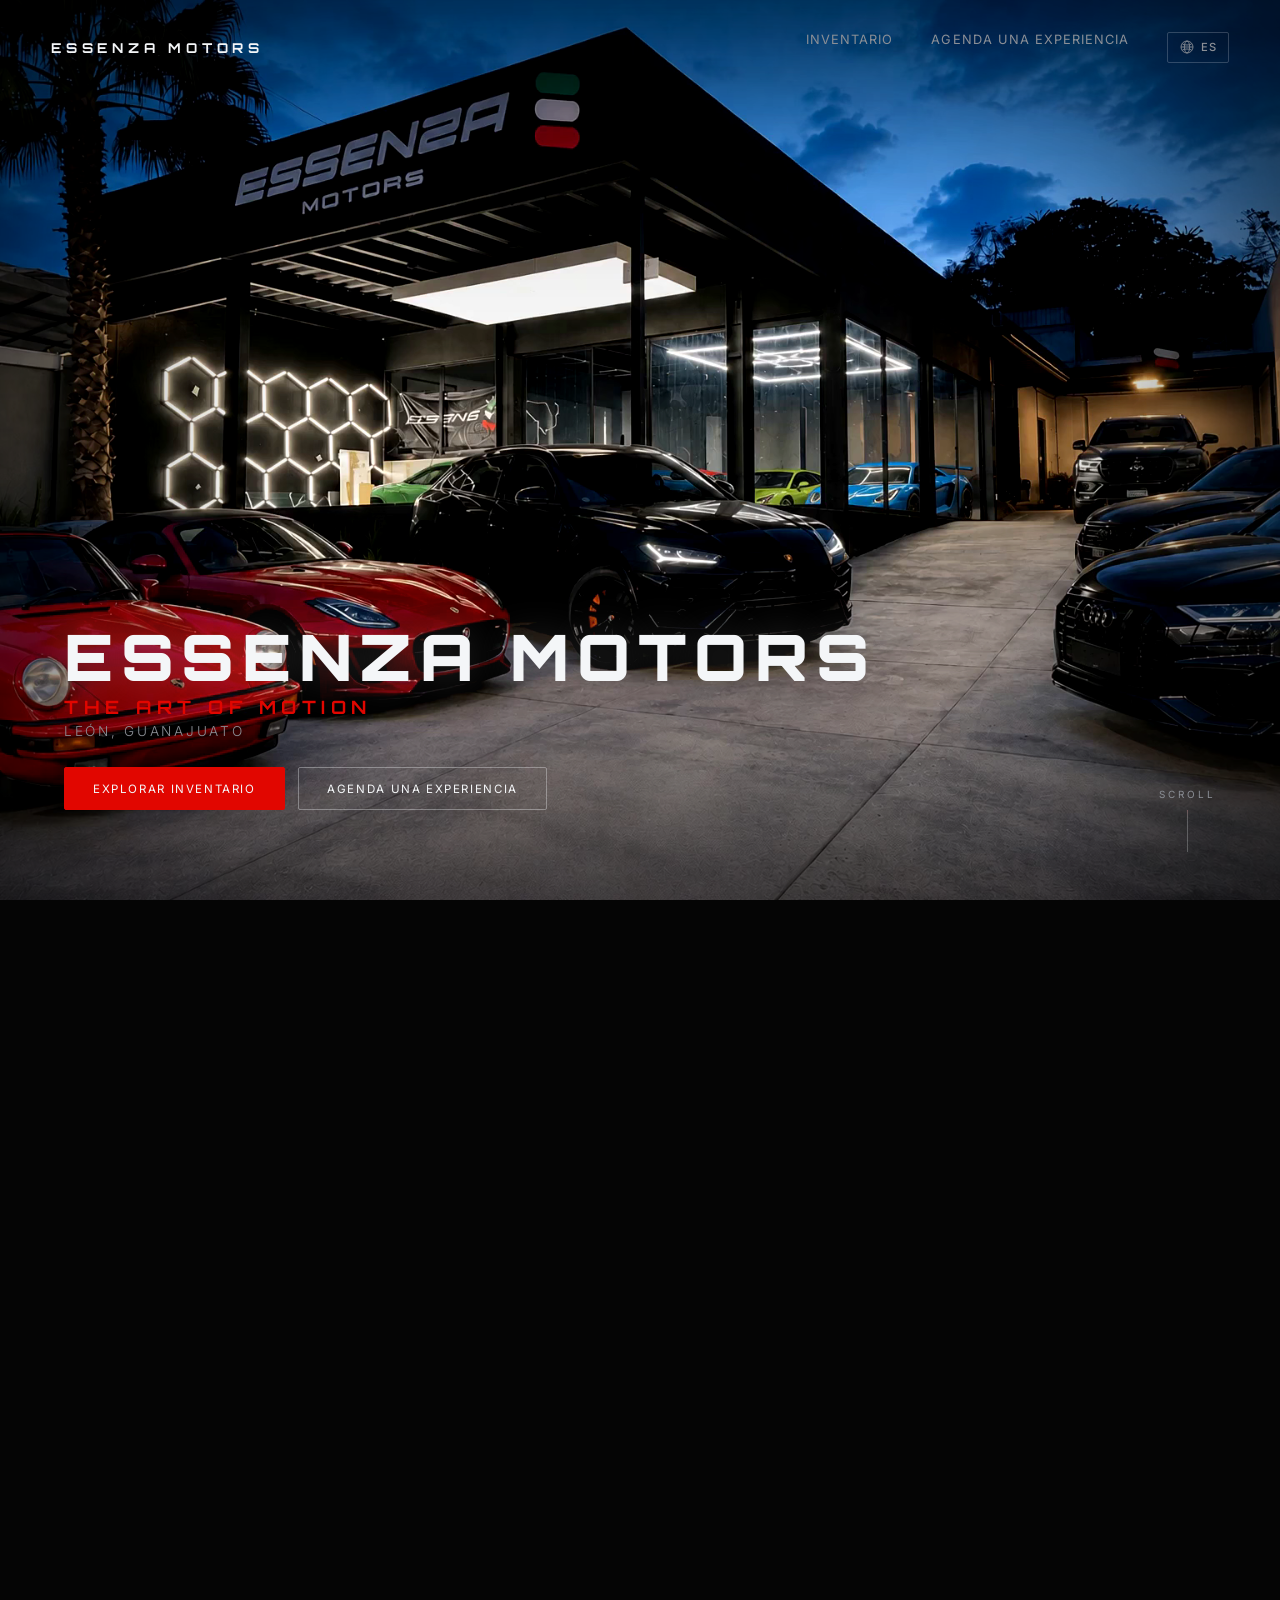
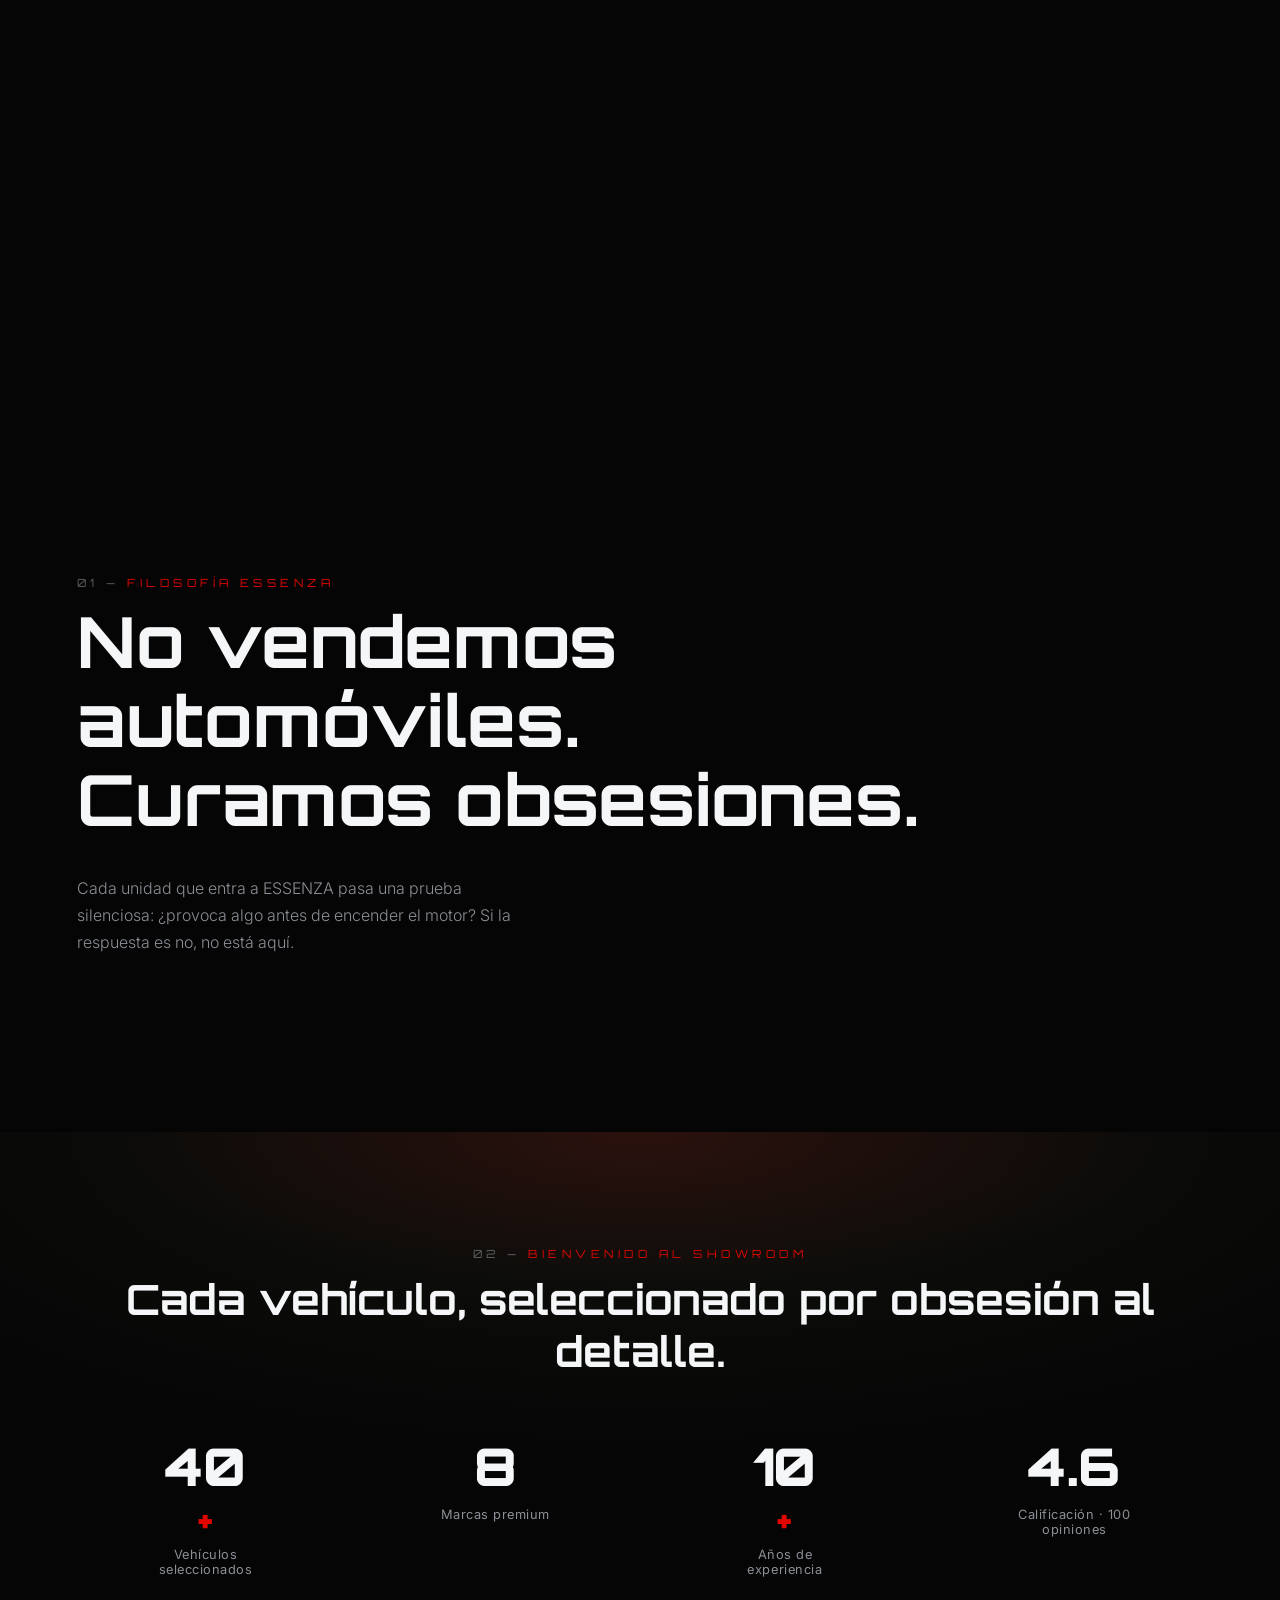
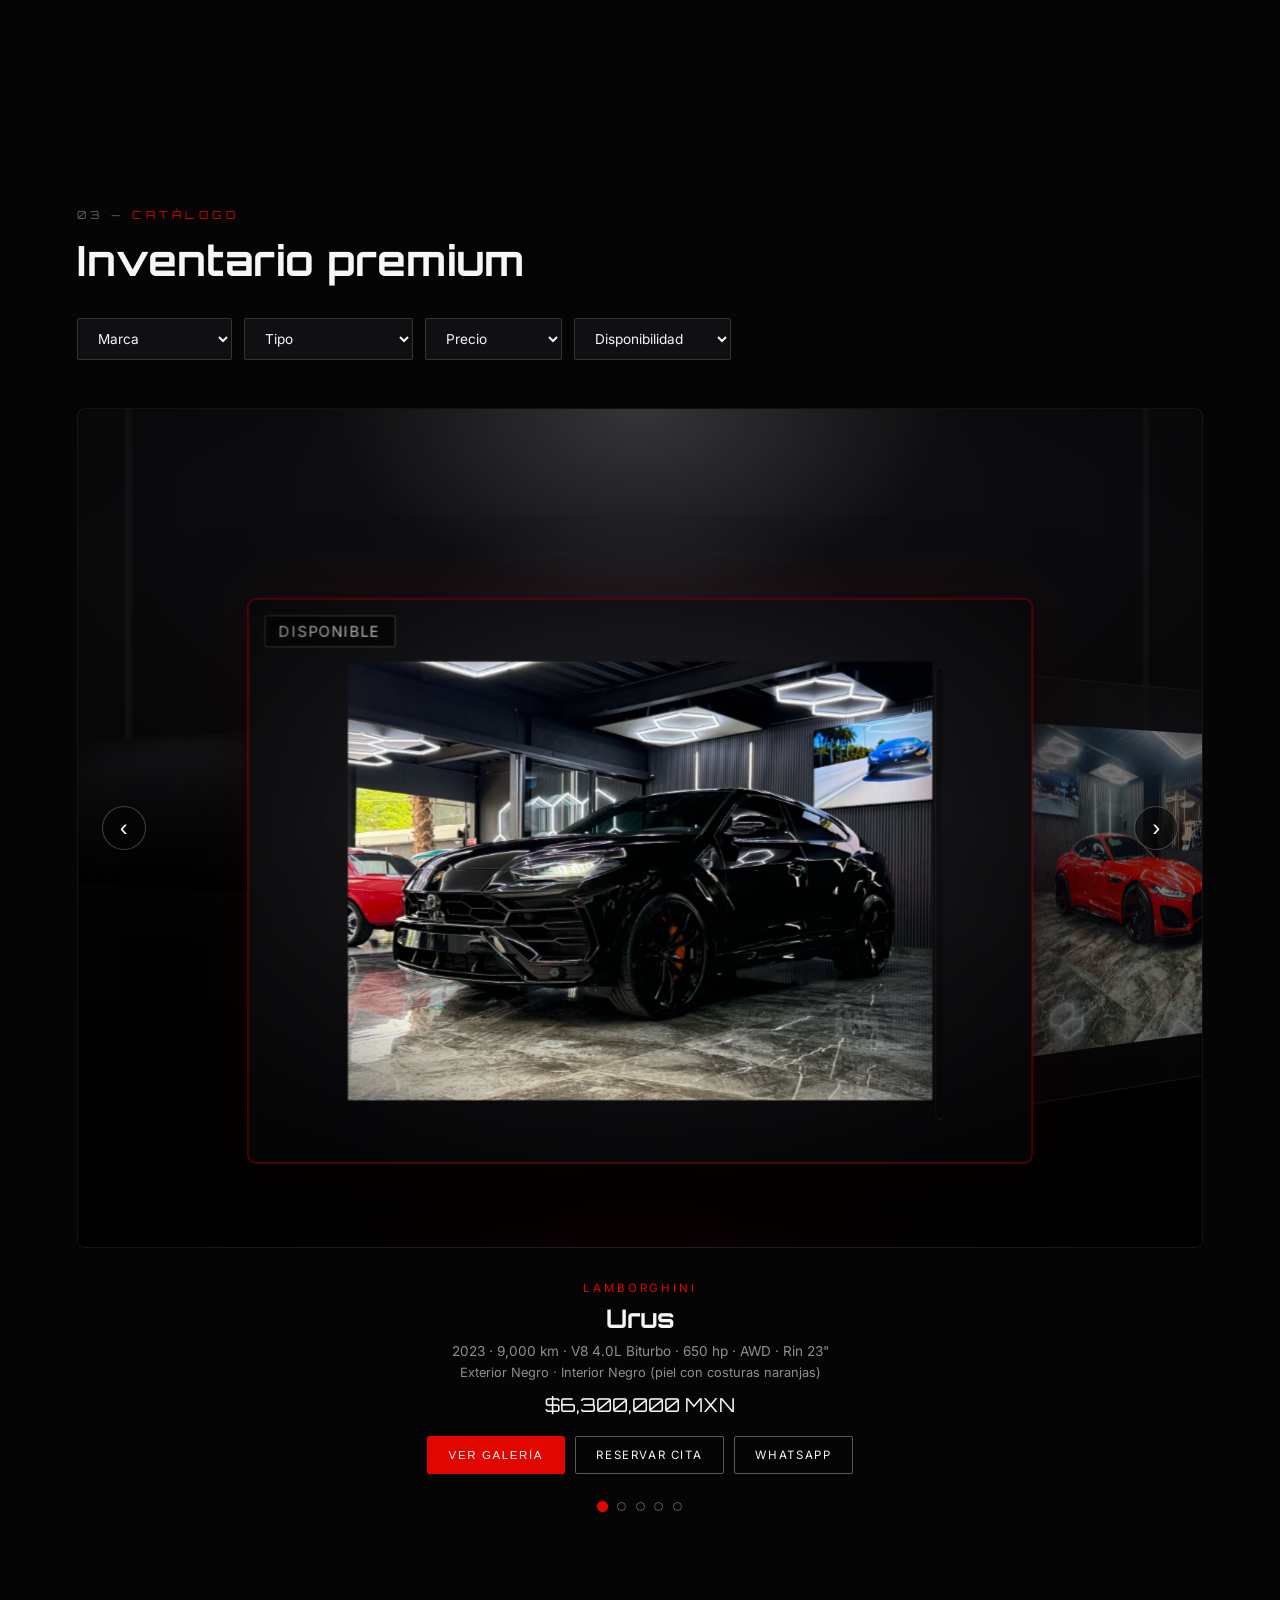
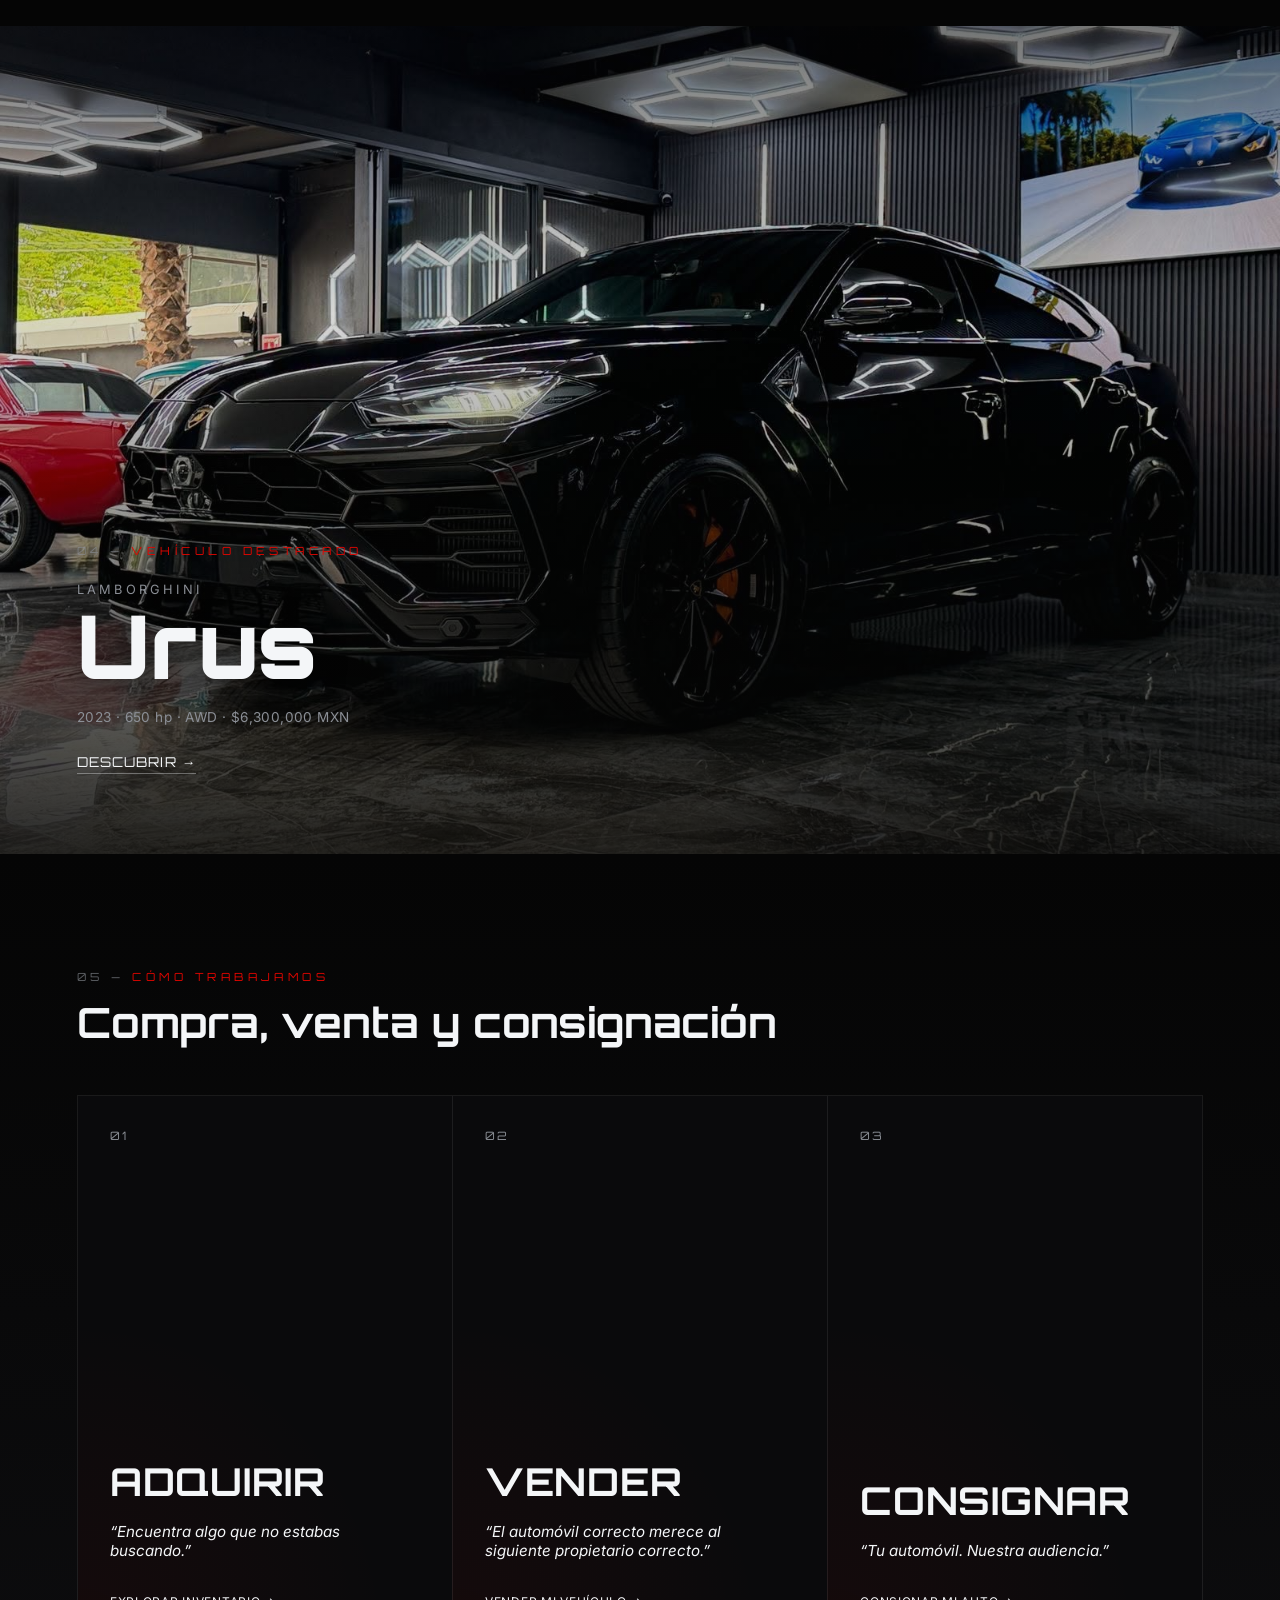
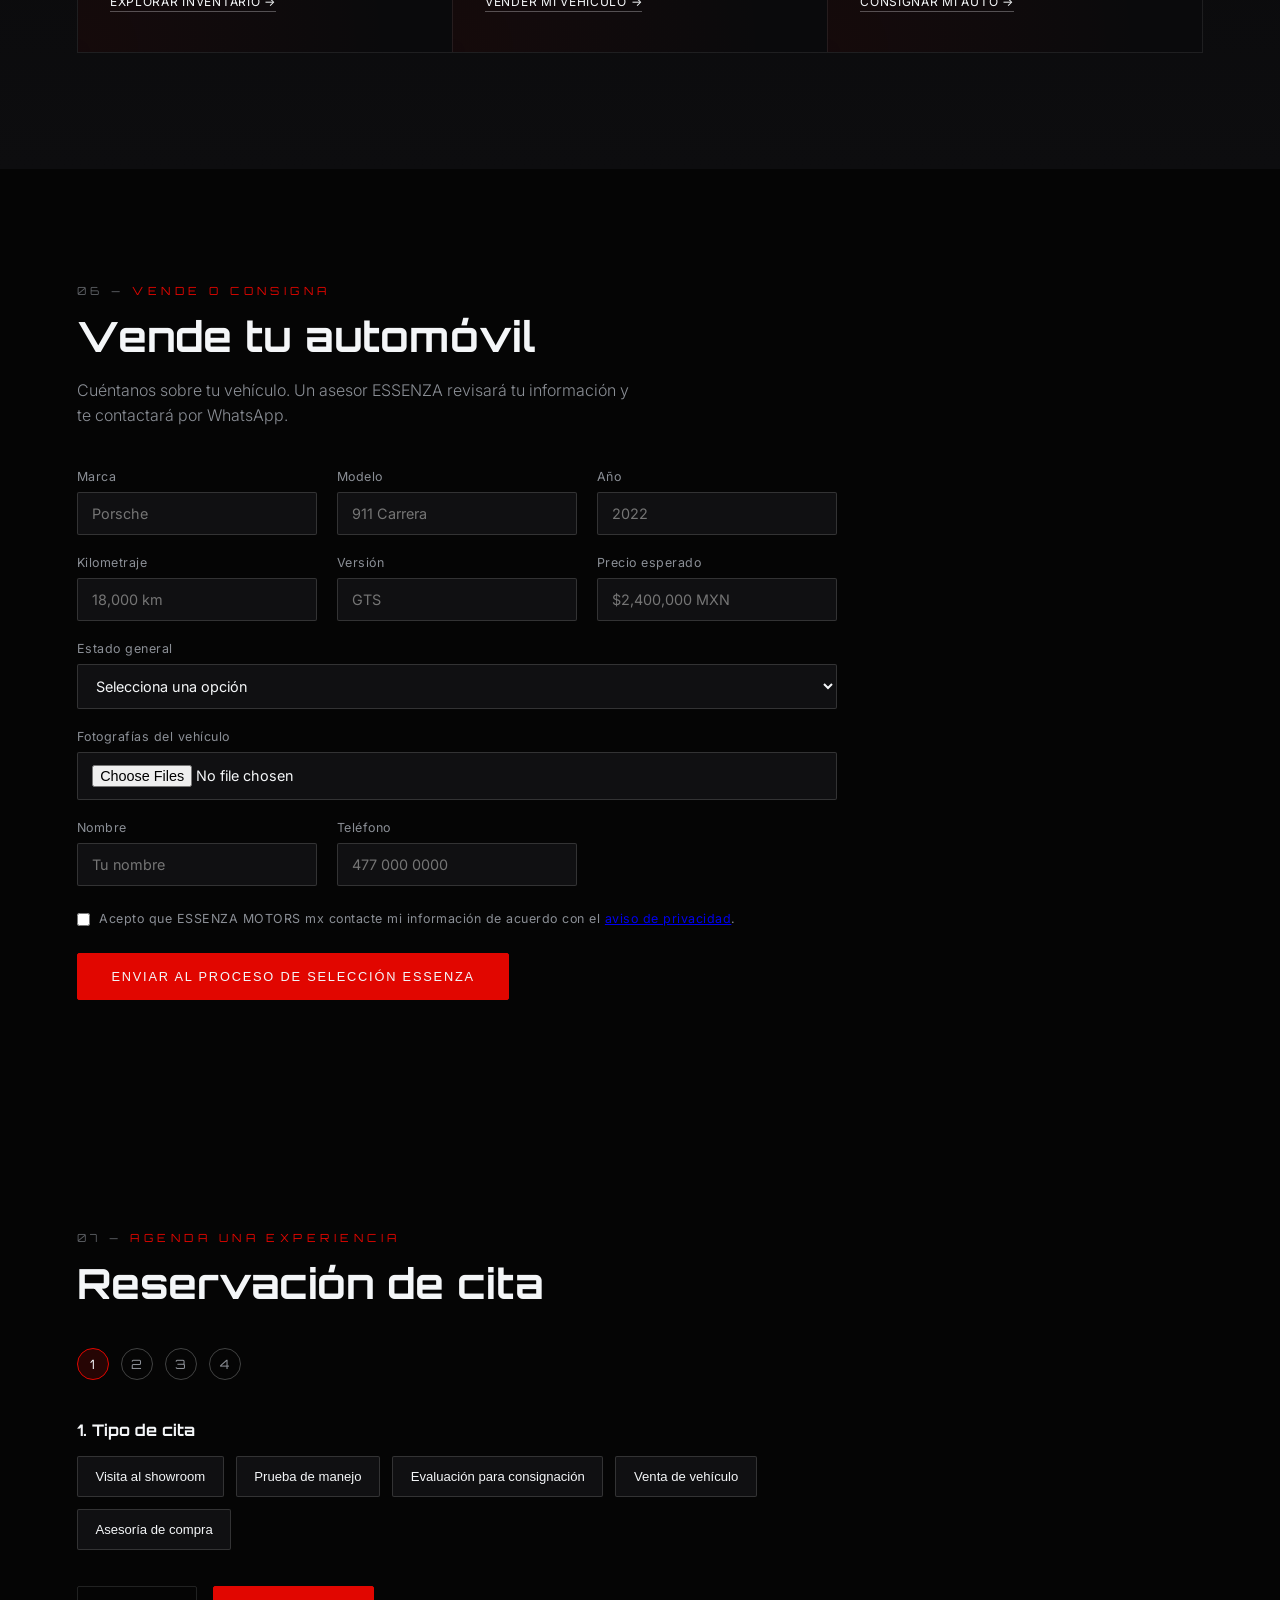
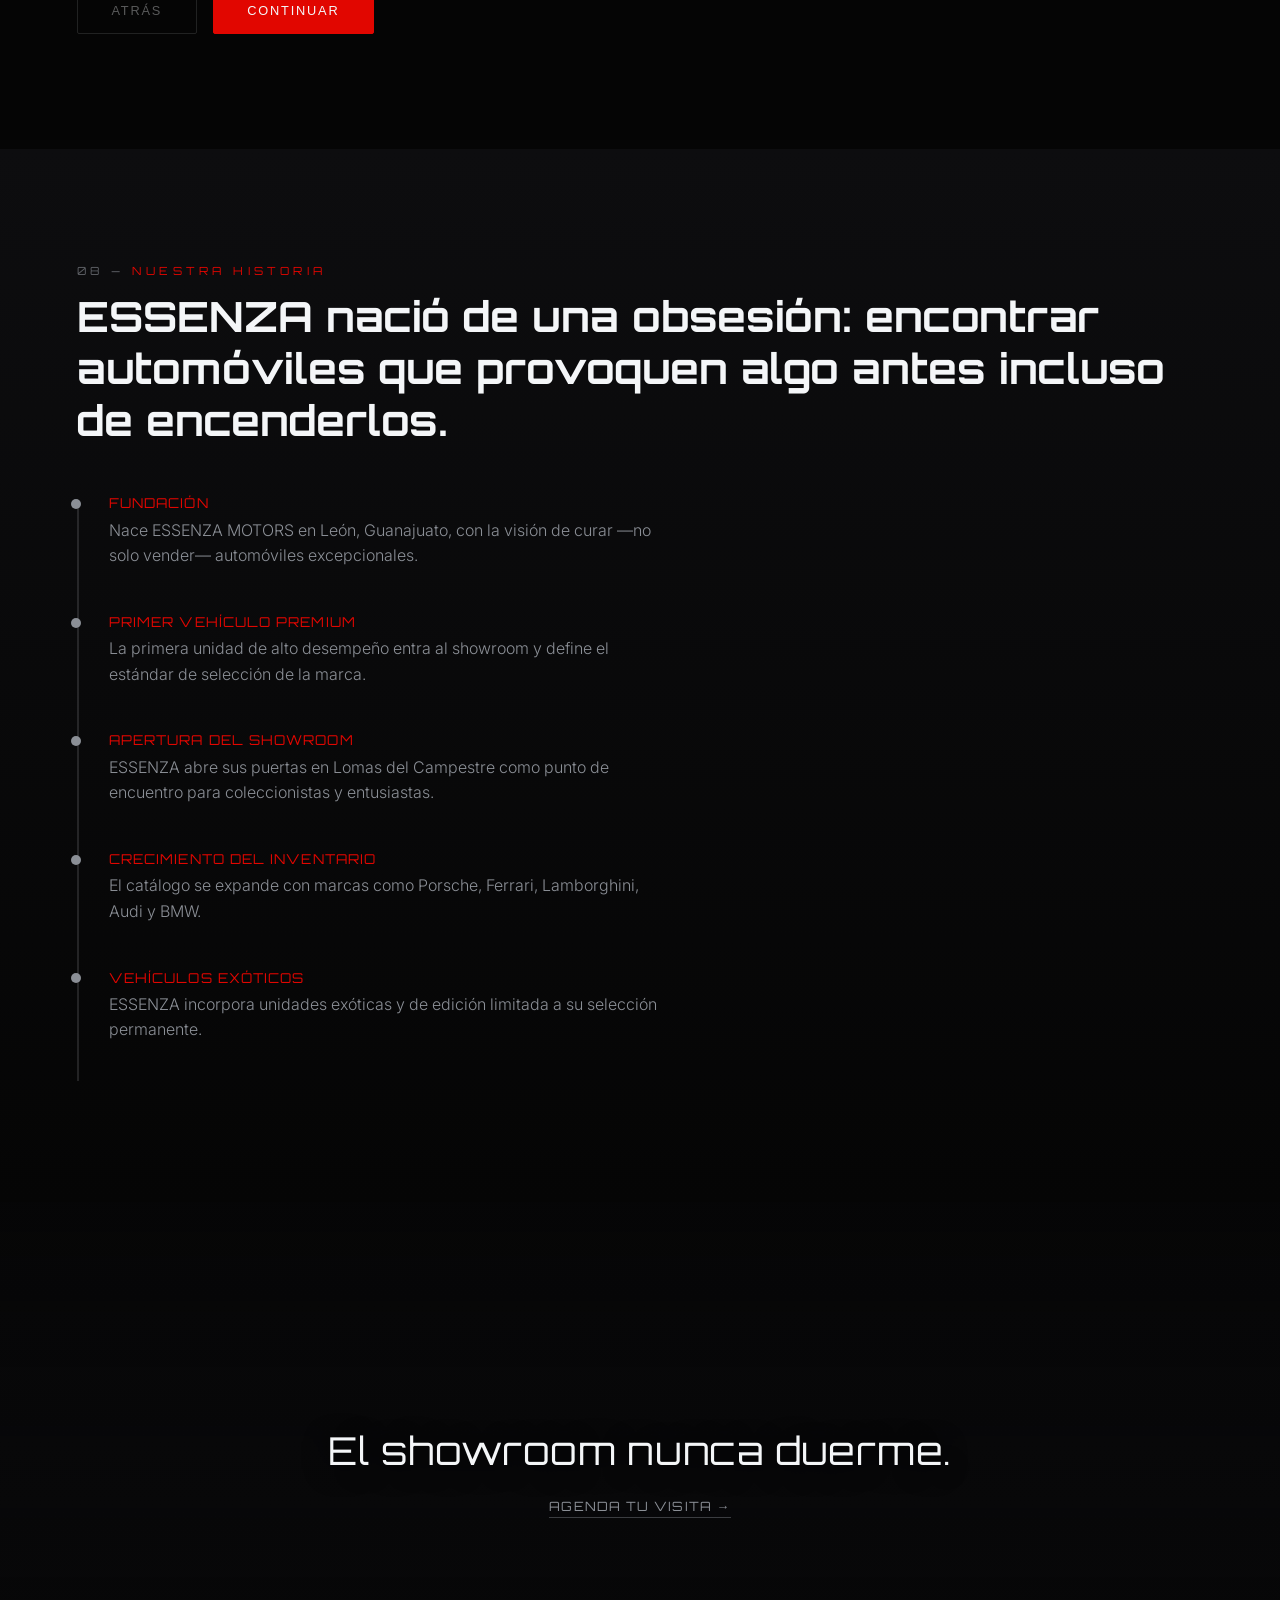
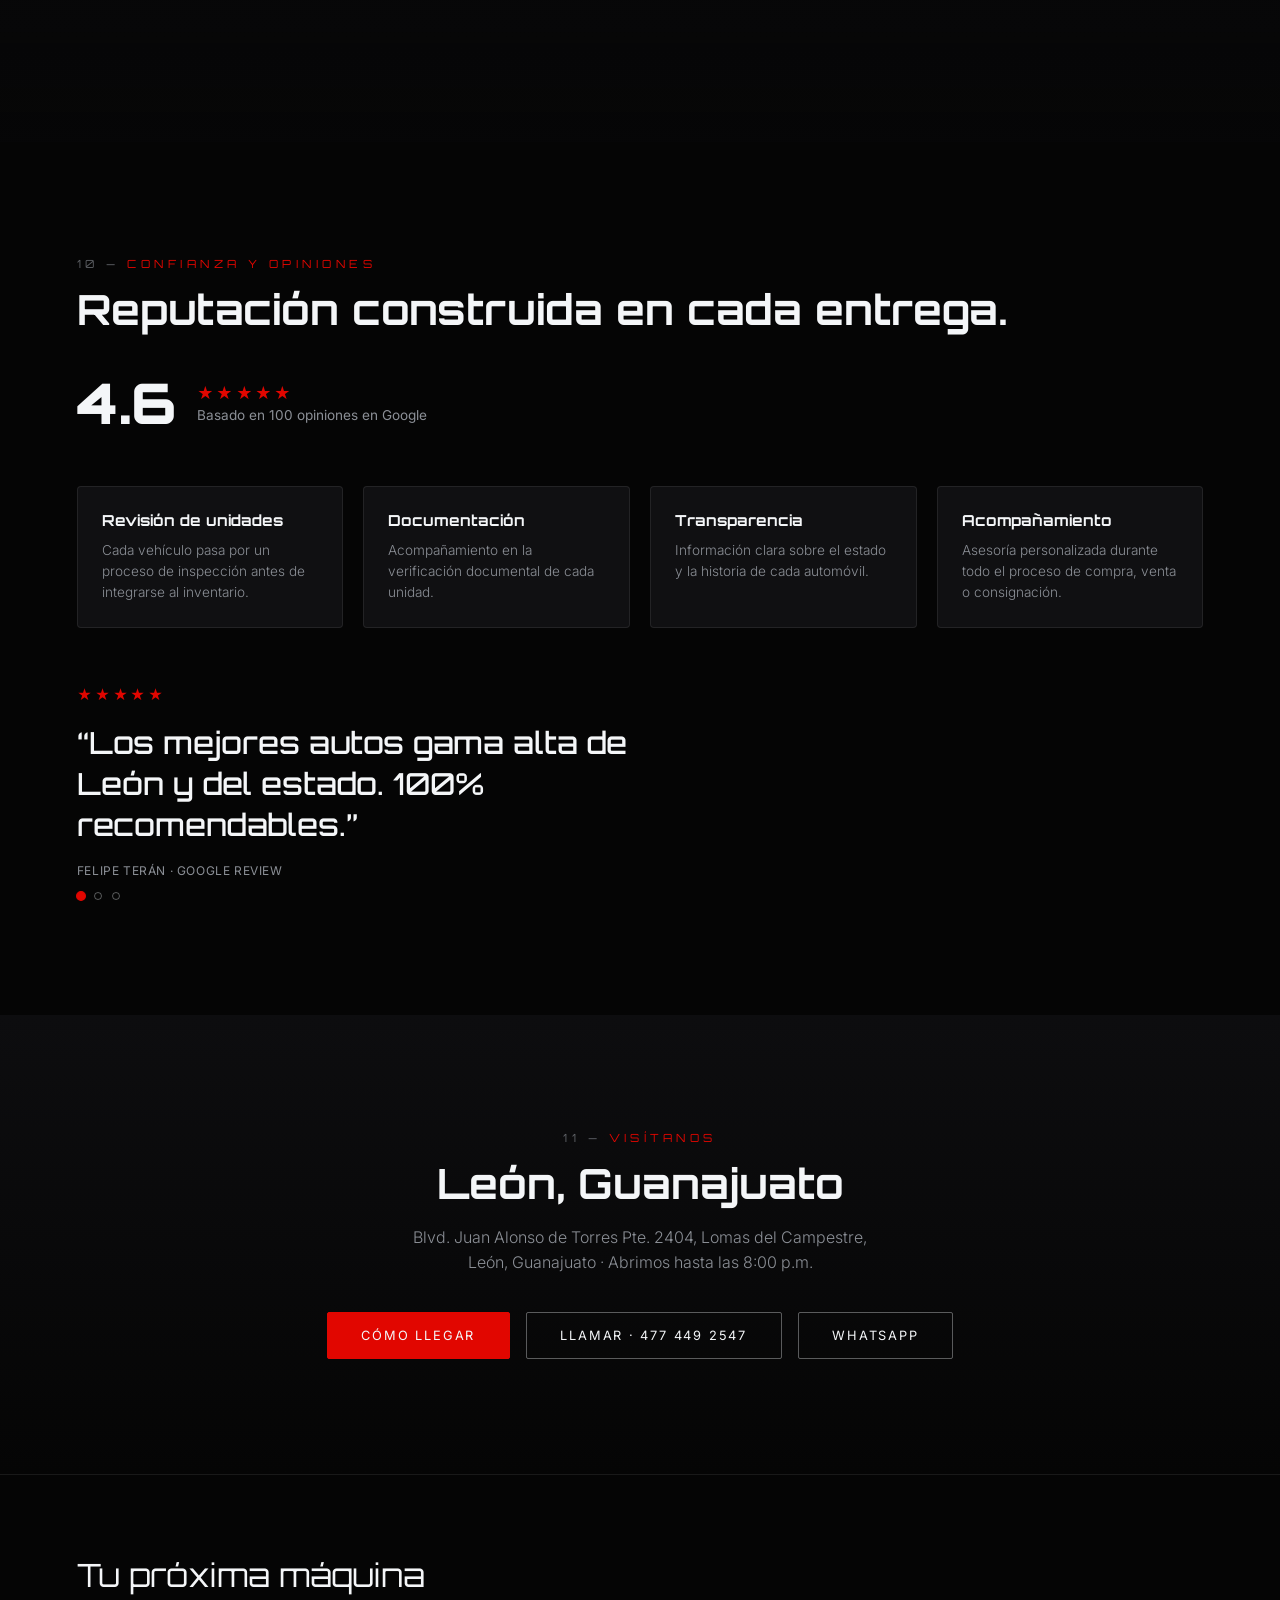
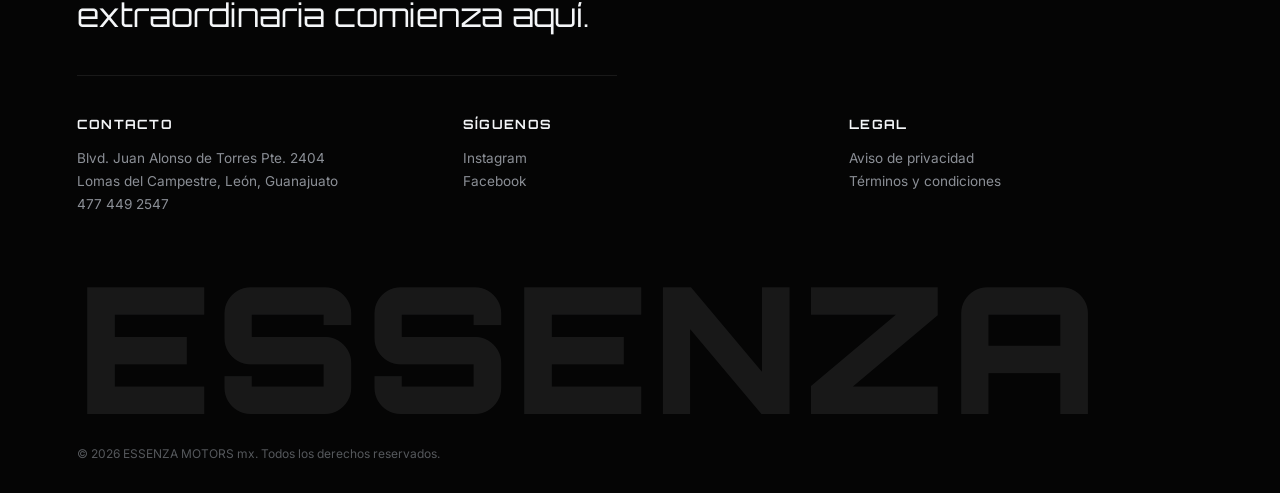
==== commit 260960e0: "Recuperar la fuente original sin comprimir para el video del hero (desktop) El video de escritorio (" ====
--- a/index.html
+++ b/index.html
@@ -75,9 +75,12 @@
 
       <div class="cinema-hero__stage">
         <video class="cinema-video is-active" id="heroVideo" autoplay muted loop playsinline preload="auto">
-          <source src="assets/video/hero-showroom-journey.mp4" type="video/mp4" />
-          <source src="assets/video/hero-showroom-journey.webm" type="video/webm" />
+          <source src="assets/video/hero-showroom-journey-mobile.mp4" type="video/mp4" media="(max-width: 767px)" />
+          <source src="assets/video/hero-showroom-journey-mobile.webm" type="video/webm" media="(max-width: 767px)" />
+          <source src="assets/video/hero-showroom-journey.mp4?v=2" type="video/mp4" />
+          <source src="assets/video/hero-showroom-journey.webm?v=2" type="video/webm" />
         </video>
+        <canvas class="cinema-video" id="heroCanvas" aria-hidden="true"></canvas>
 
         <div class="cinema-hero__vignette" aria-hidden="true"></div>
       </div>
@@ -360,8 +363,8 @@
   <section class="interlude reveal" aria-label="ESSENZA showroom">
     <div class="interlude__media">
       <video class="interlude__video" id="interludeVideo" muted loop playsinline preload="none">
-        <source data-src="assets/video/hero-showroom-journey.mp4" type="video/mp4" />
-        <source data-src="assets/video/hero-showroom-journey.webm" type="video/webm" />
+        <source data-src="assets/video/hero-showroom-journey.mp4?v=2" type="video/mp4" />
+        <source data-src="assets/video/hero-showroom-journey.webm?v=2" type="video/webm" />
       </video>
       <div class="interlude__vignette" aria-hidden="true"></div>
     </div>
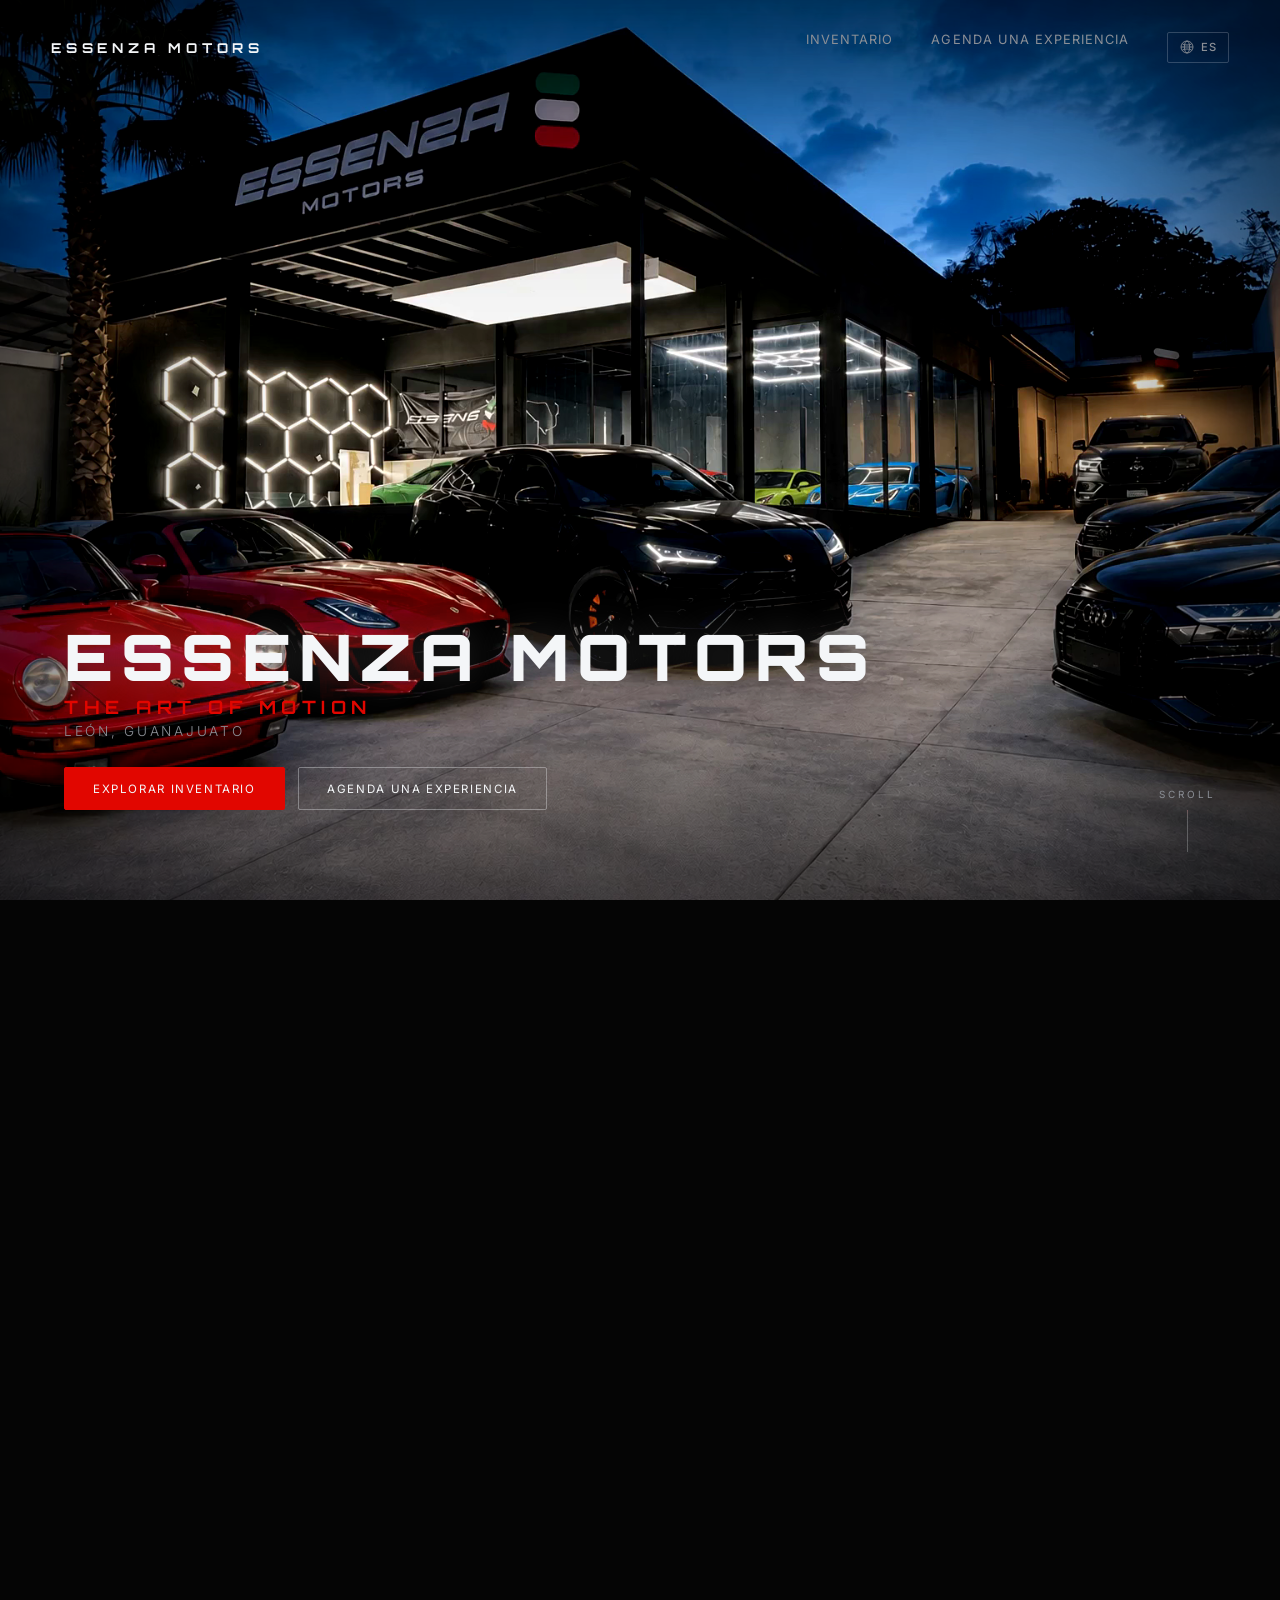
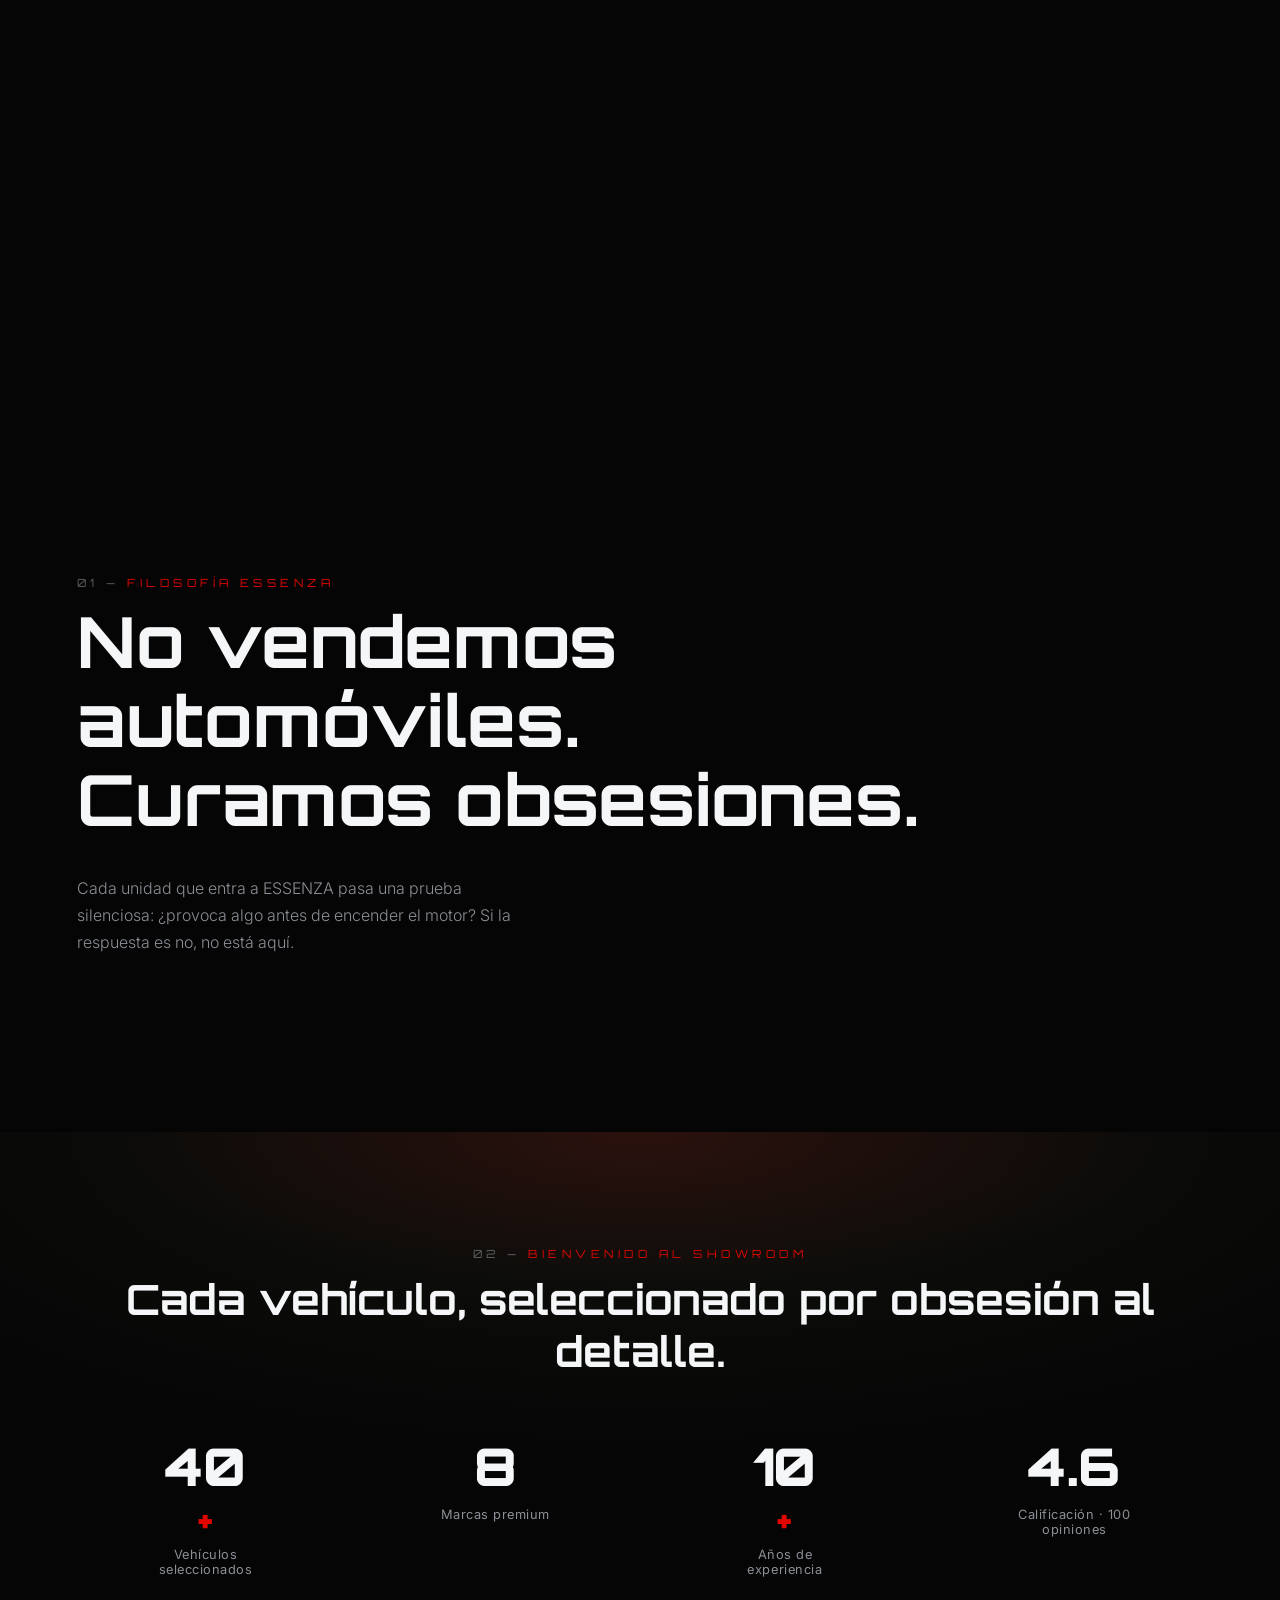
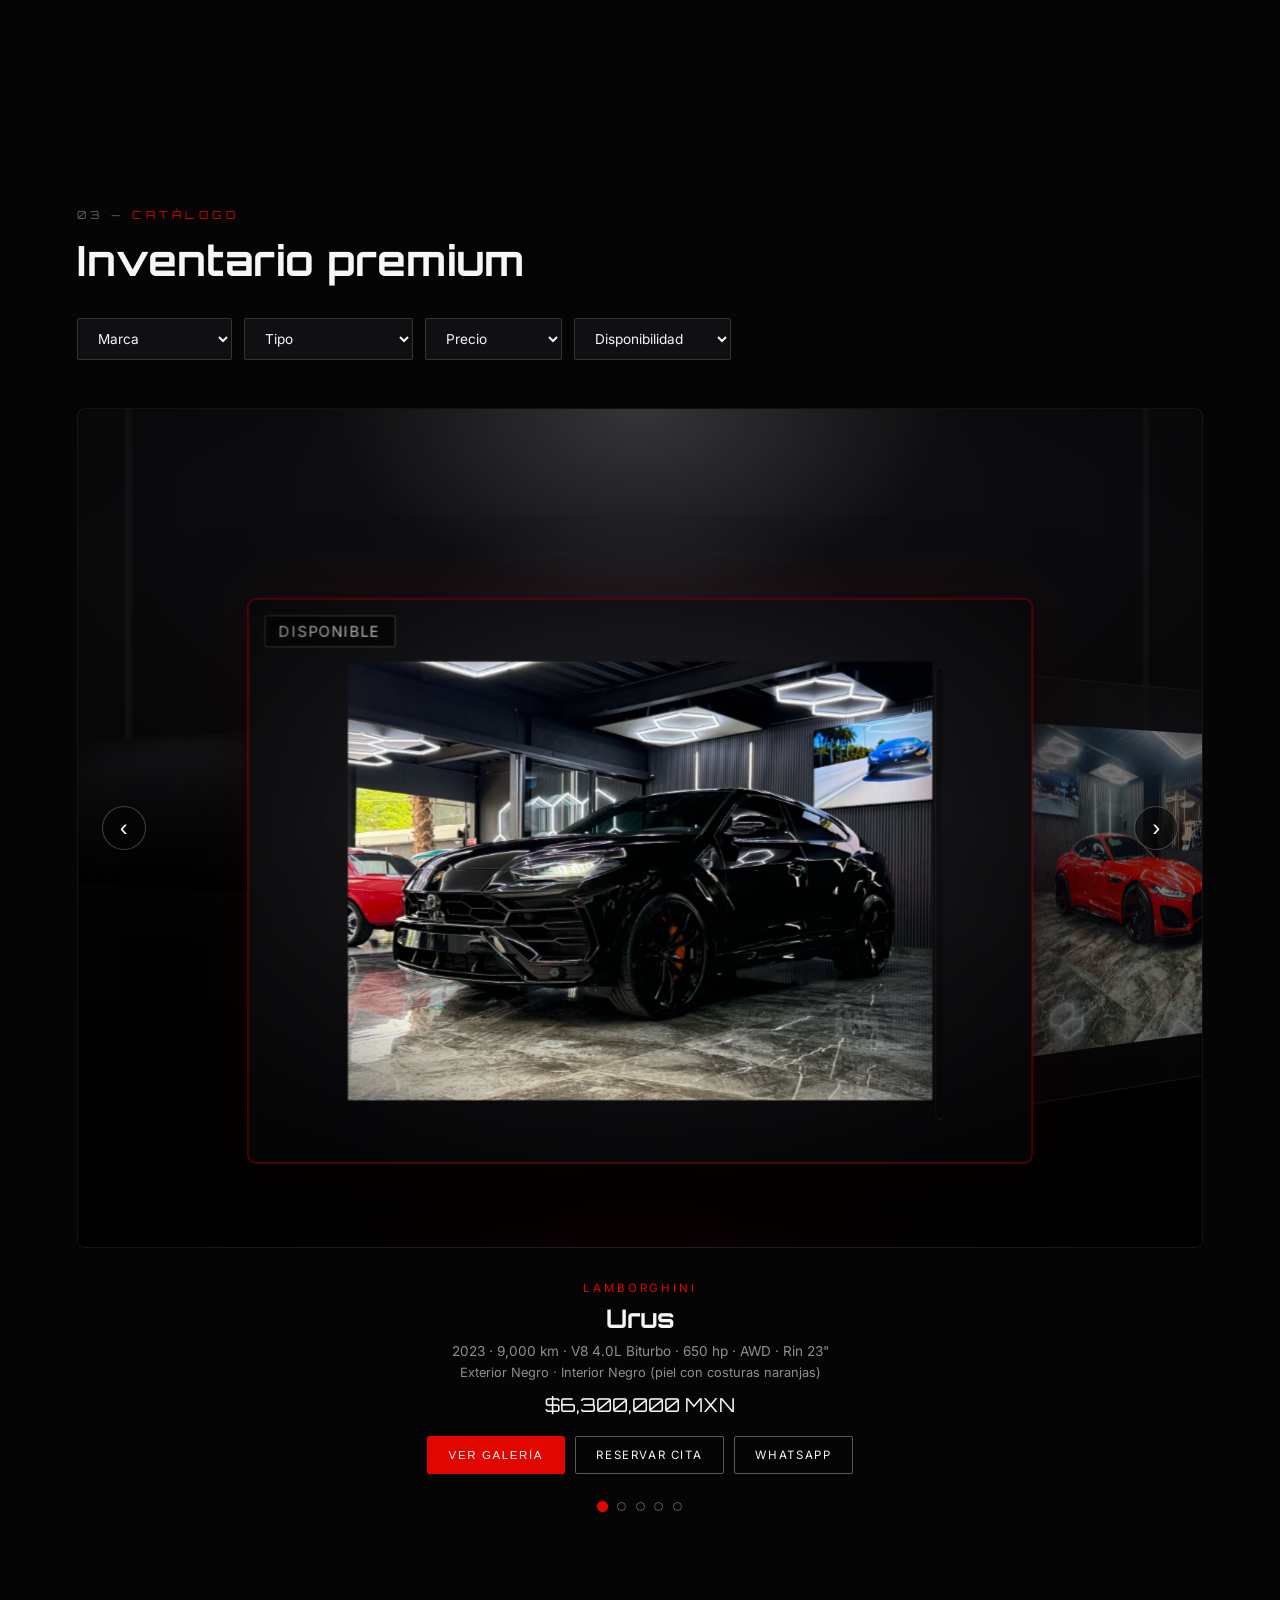
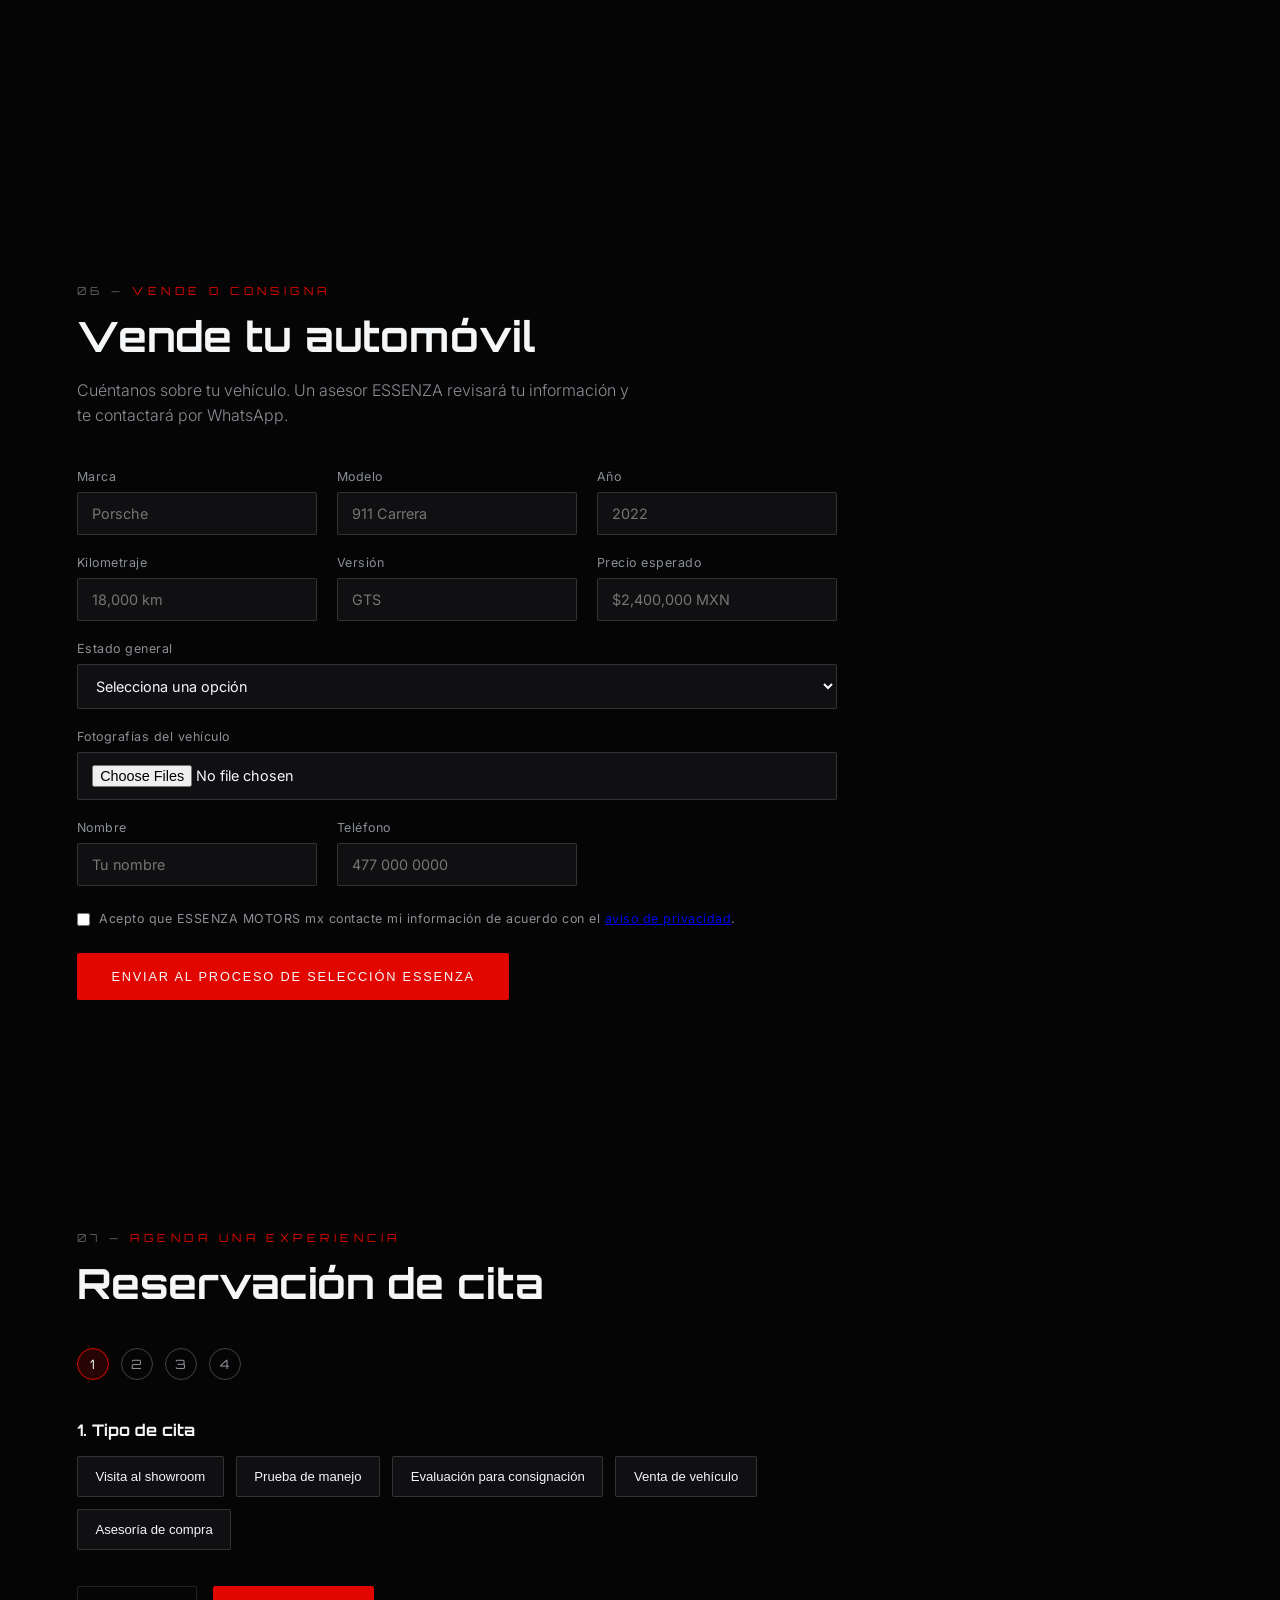
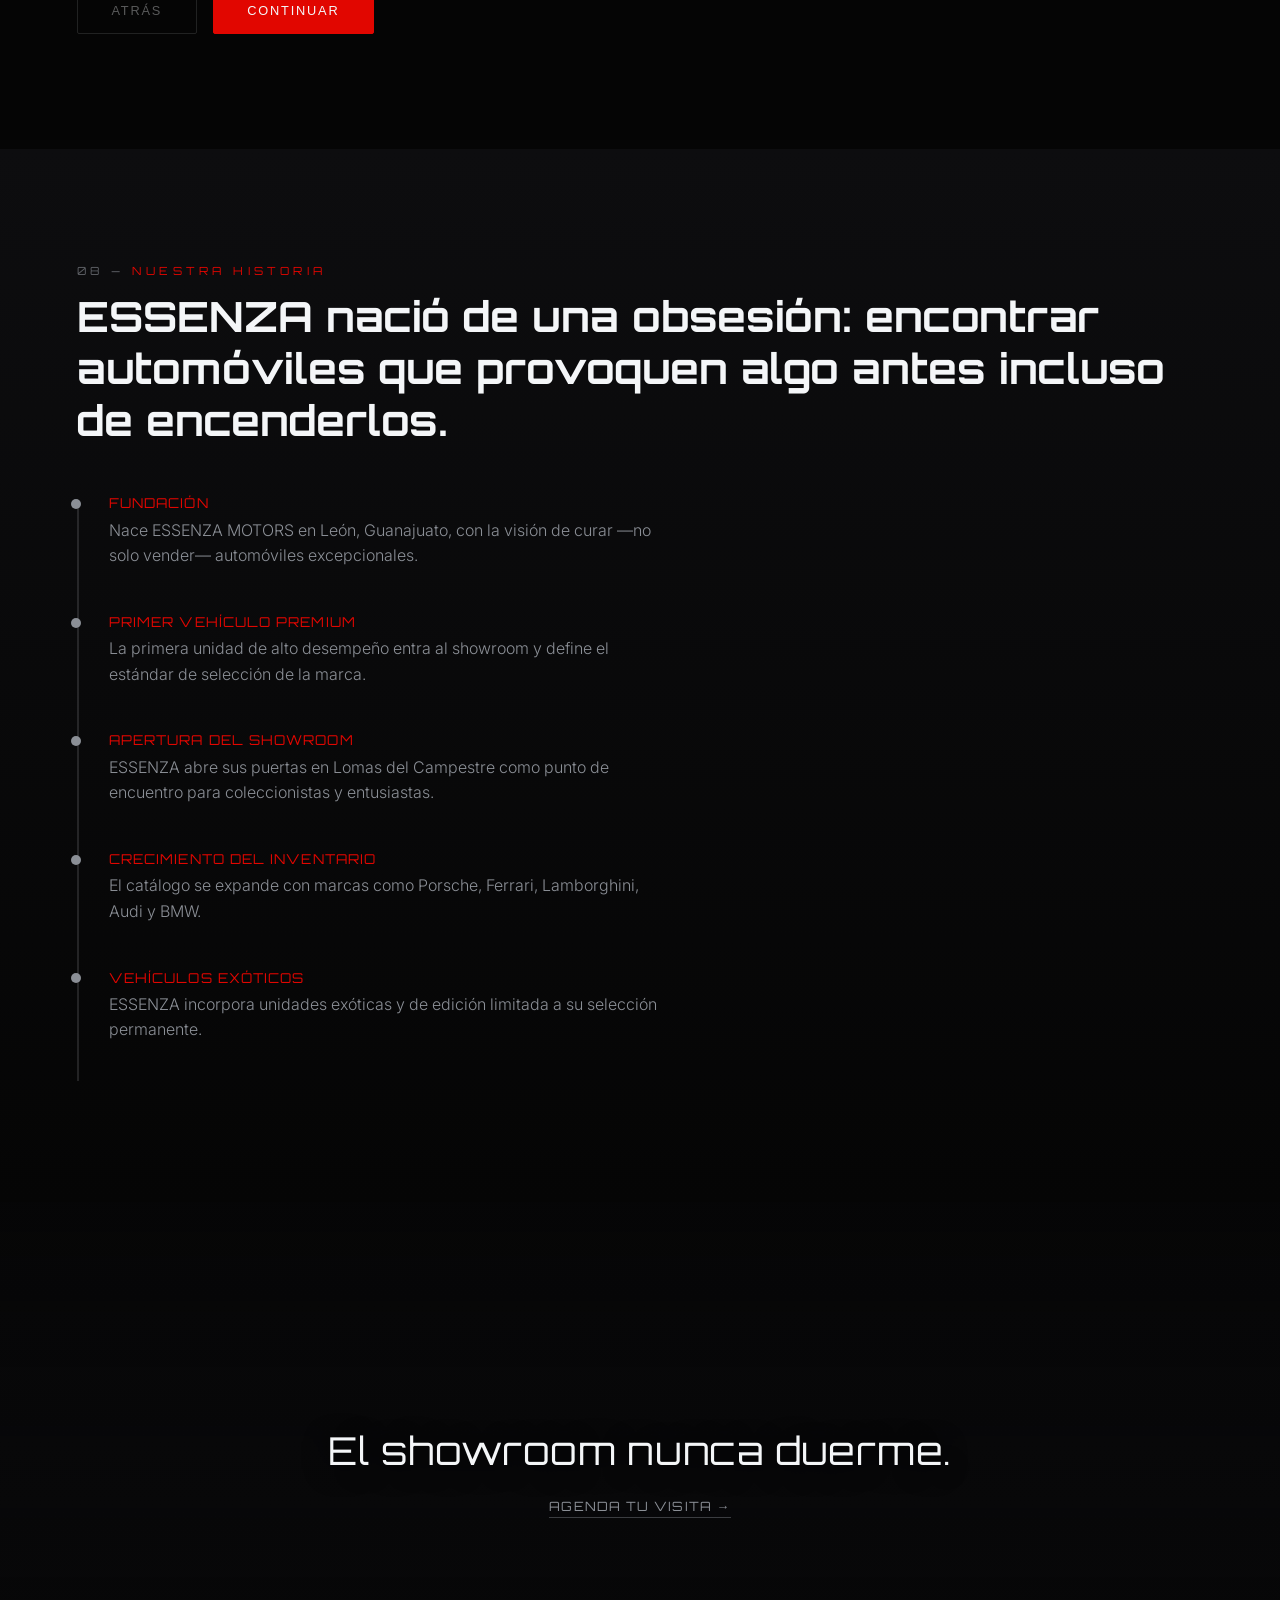
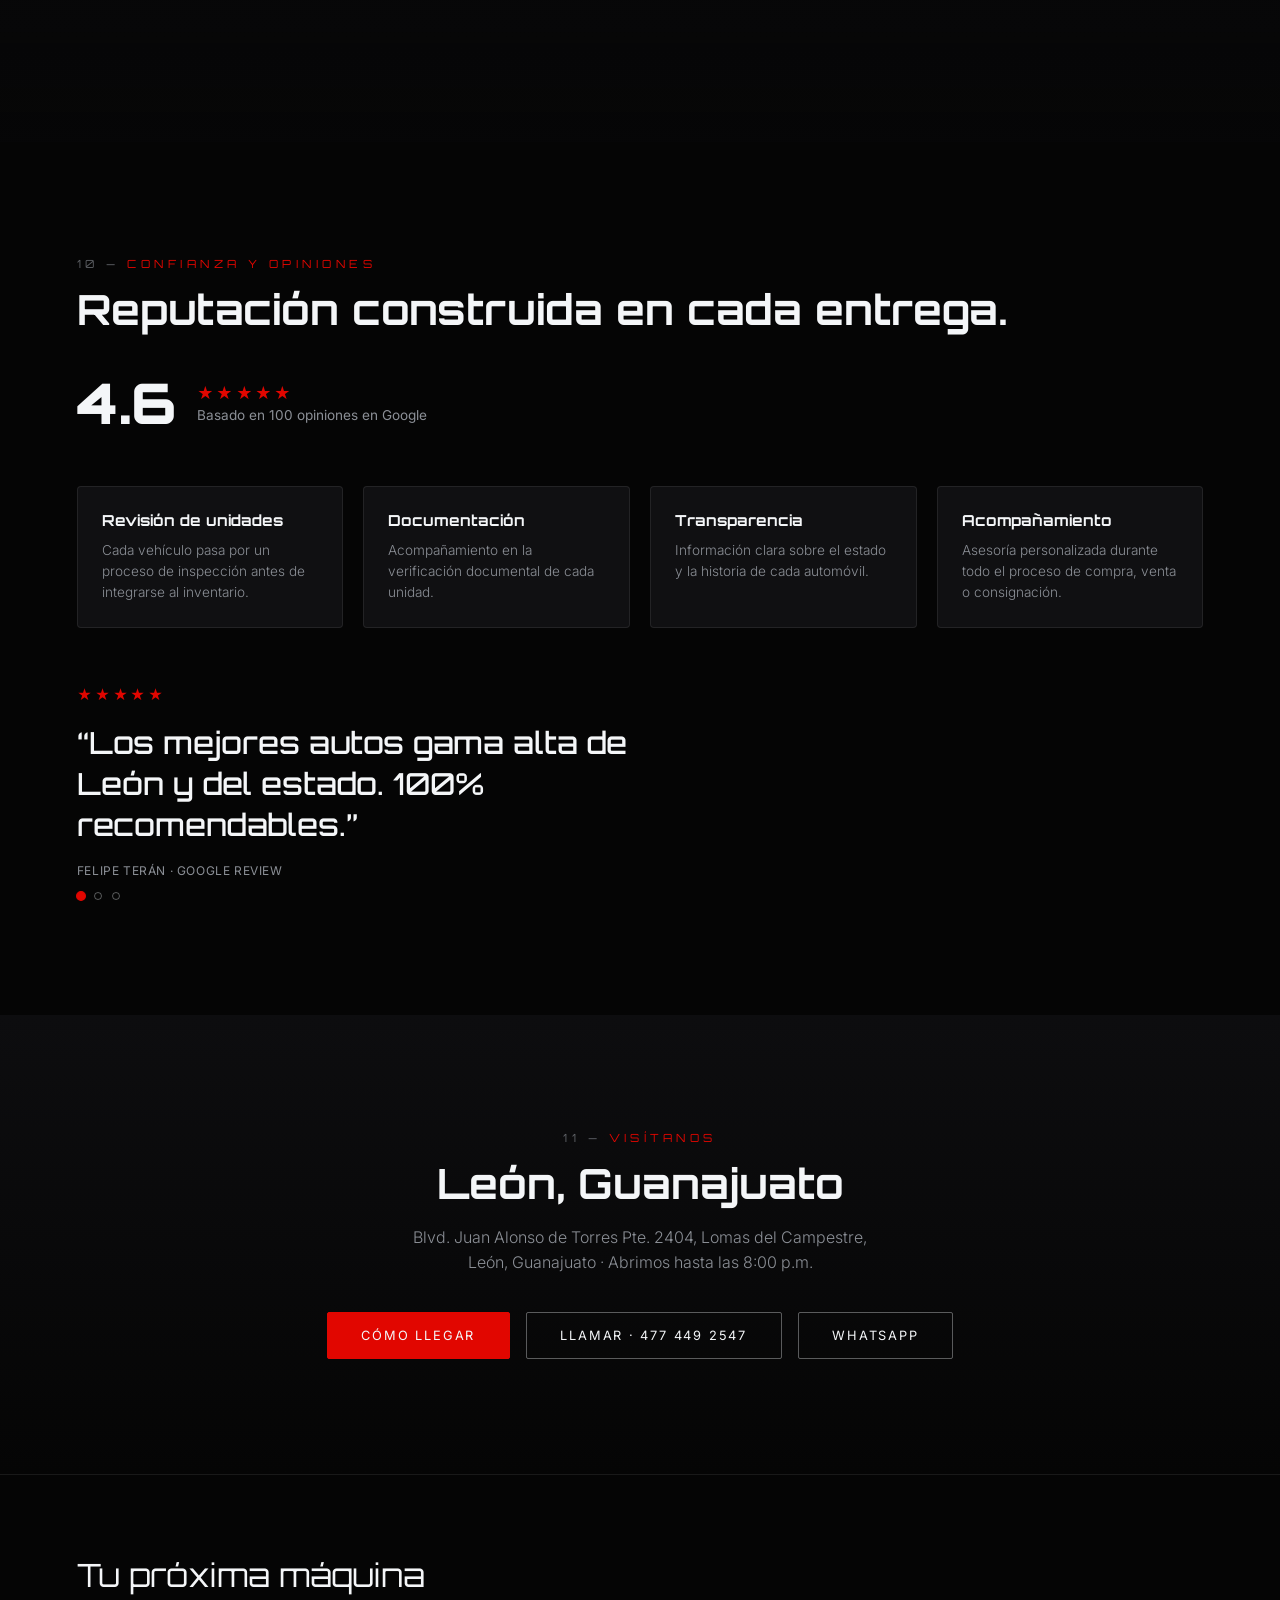
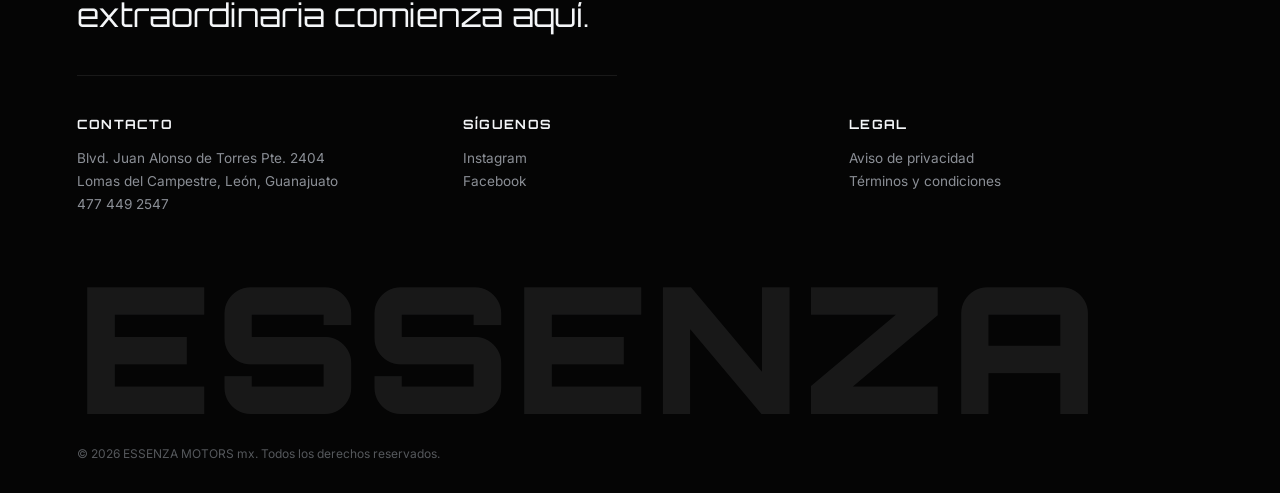
==== commit 1d876bb0: "Agregar "Vendido" al filtro de Disponibilidad del inventario público El filtro solo tenía Disponible" ====
--- a/index.html
+++ b/index.html
@@ -163,6 +163,7 @@
         <option value="" data-i18n="inventory.filterDisponibilidad">Disponibilidad</option>
         <option data-i18n="val.Disponible">Disponible</option>
         <option data-i18n="val.Apartado">Apartado</option>
+        <option data-i18n="val.Vendido">Vendido</option>
         <option data-i18n="val.Próximo ingreso">Próximo ingreso</option>
       </select>
     </div>
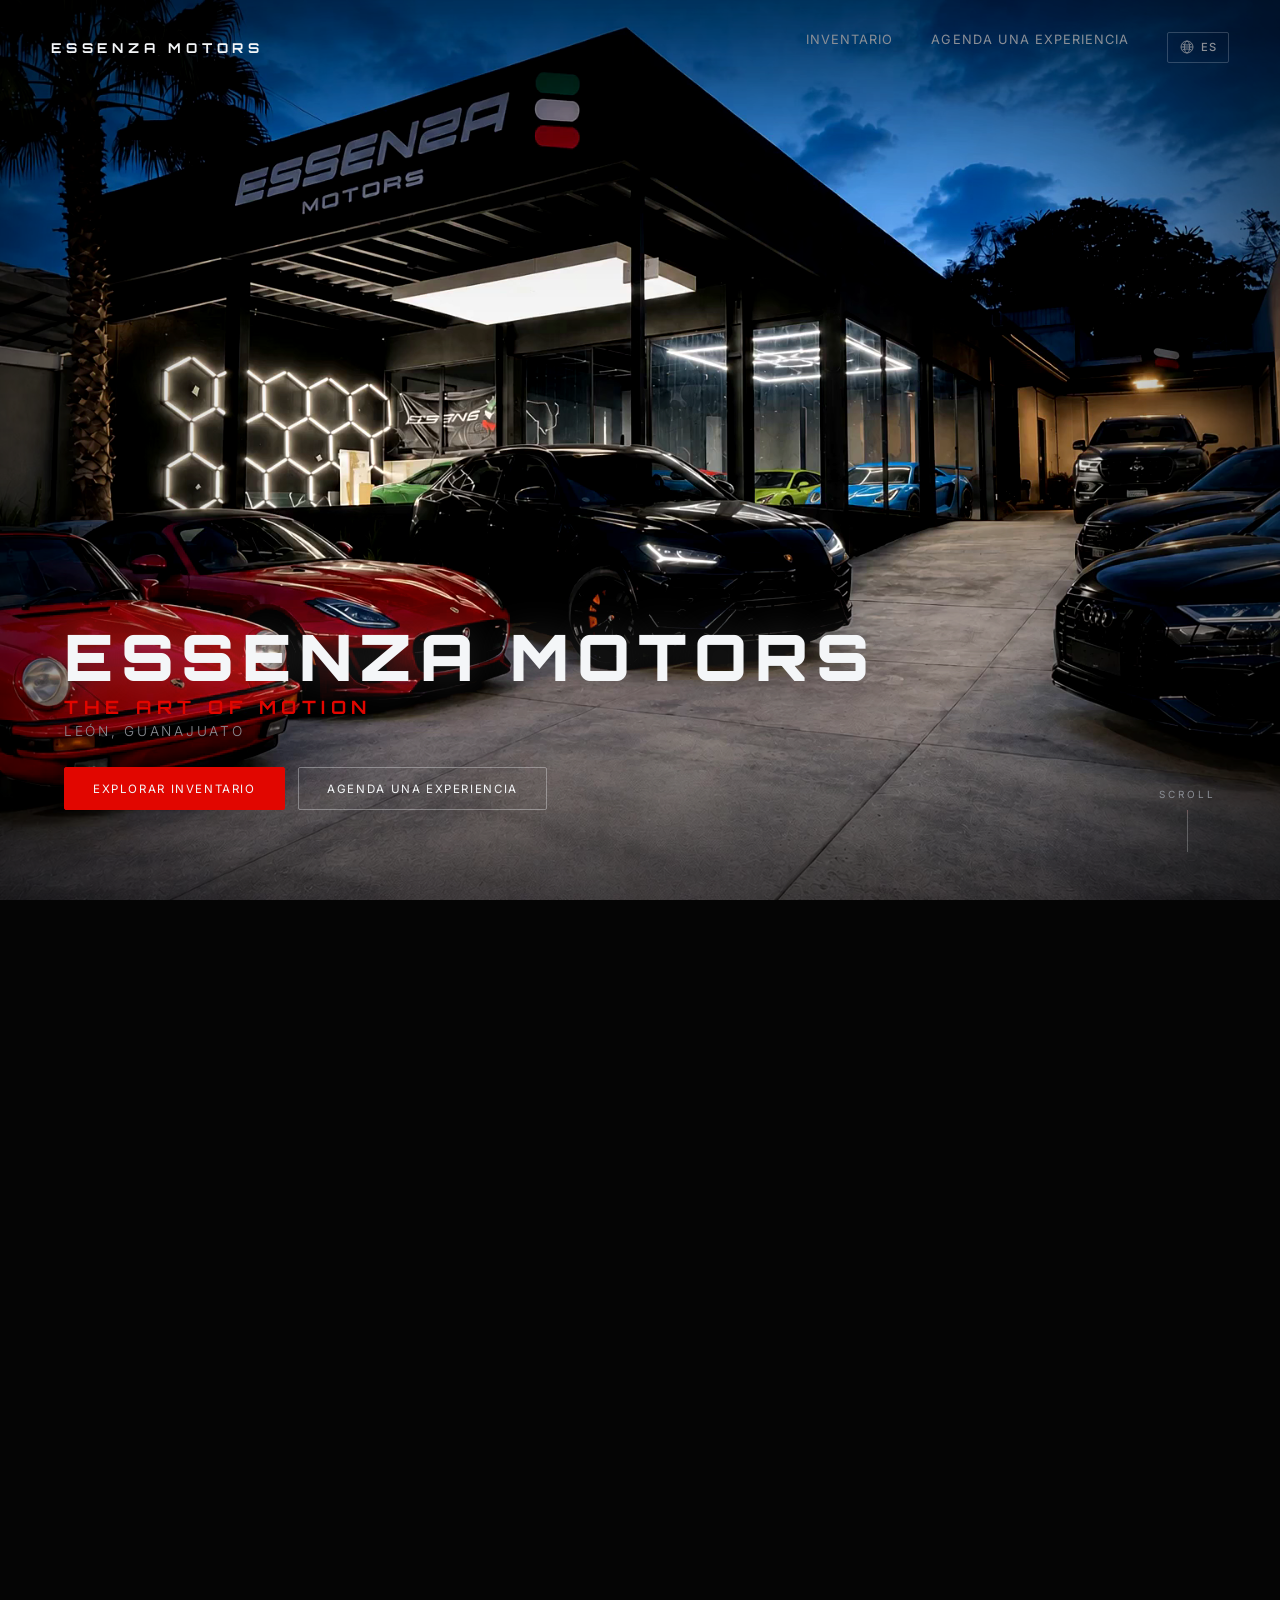
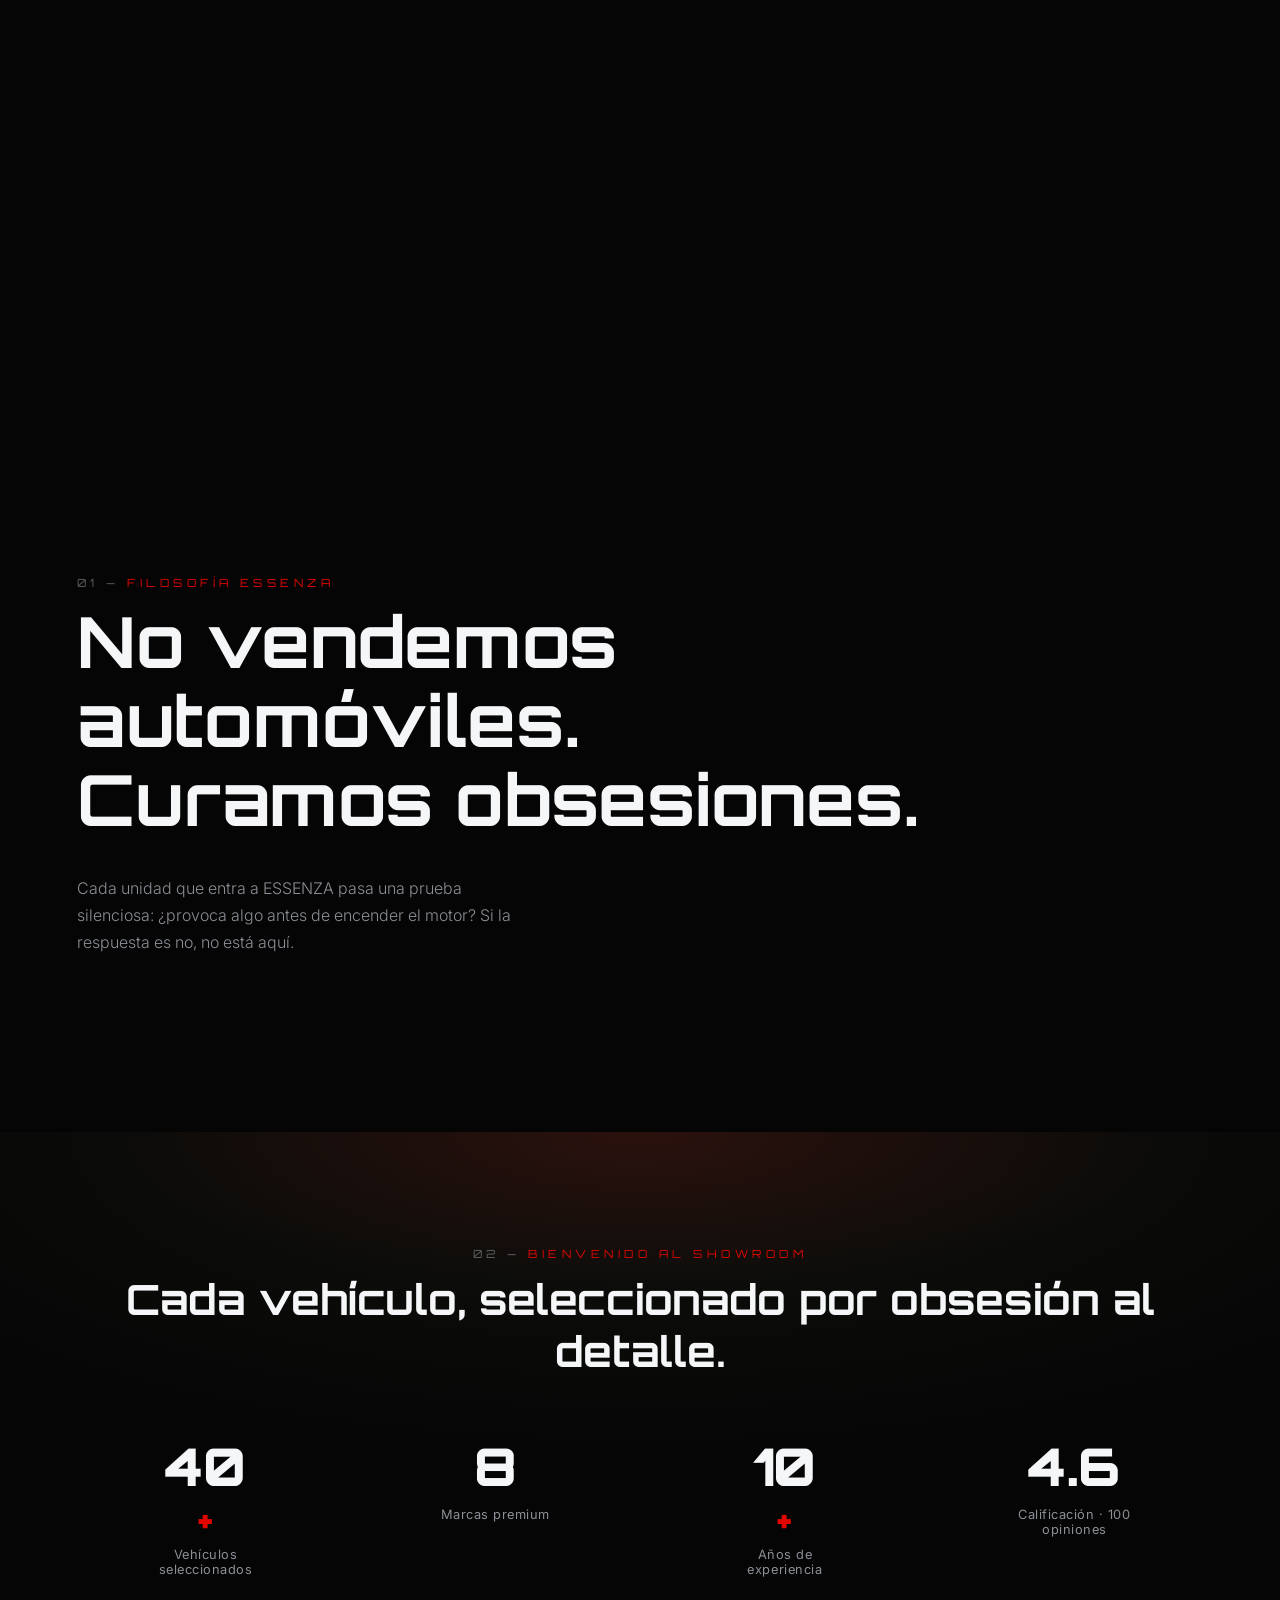
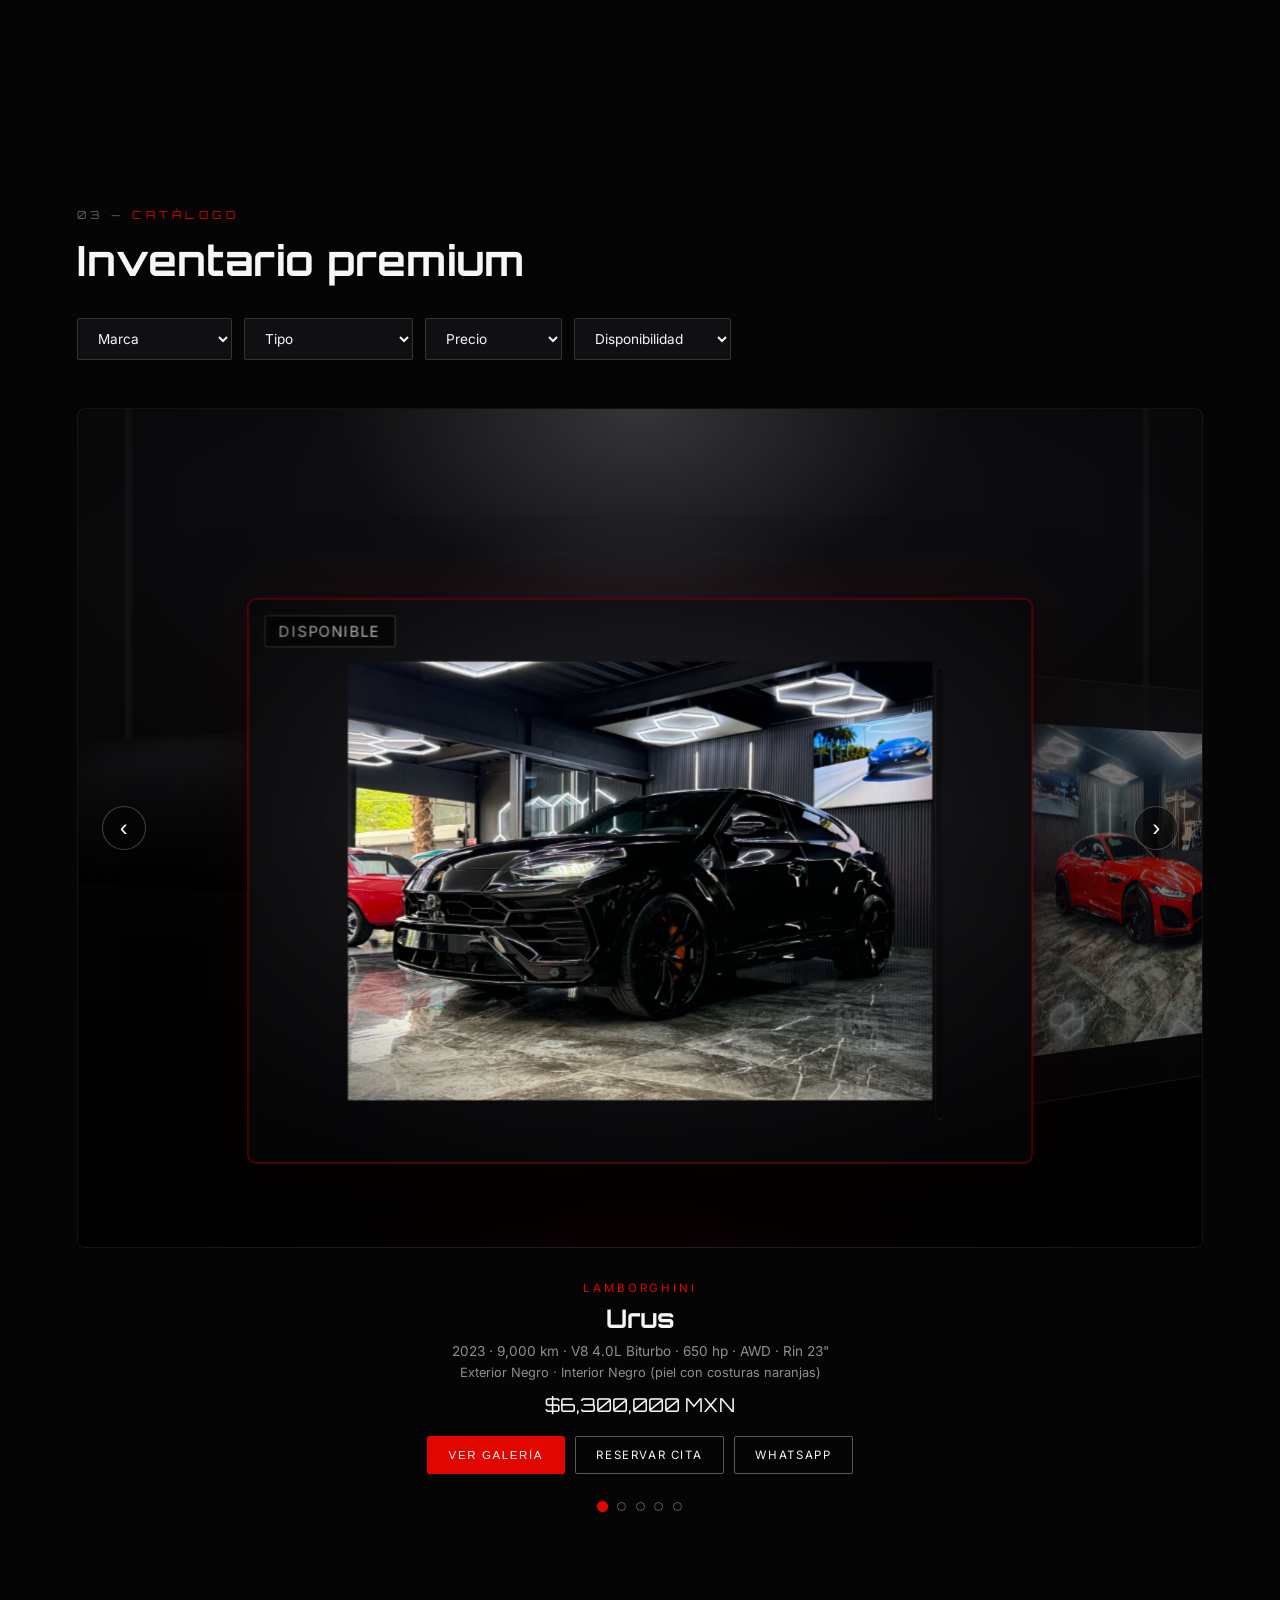
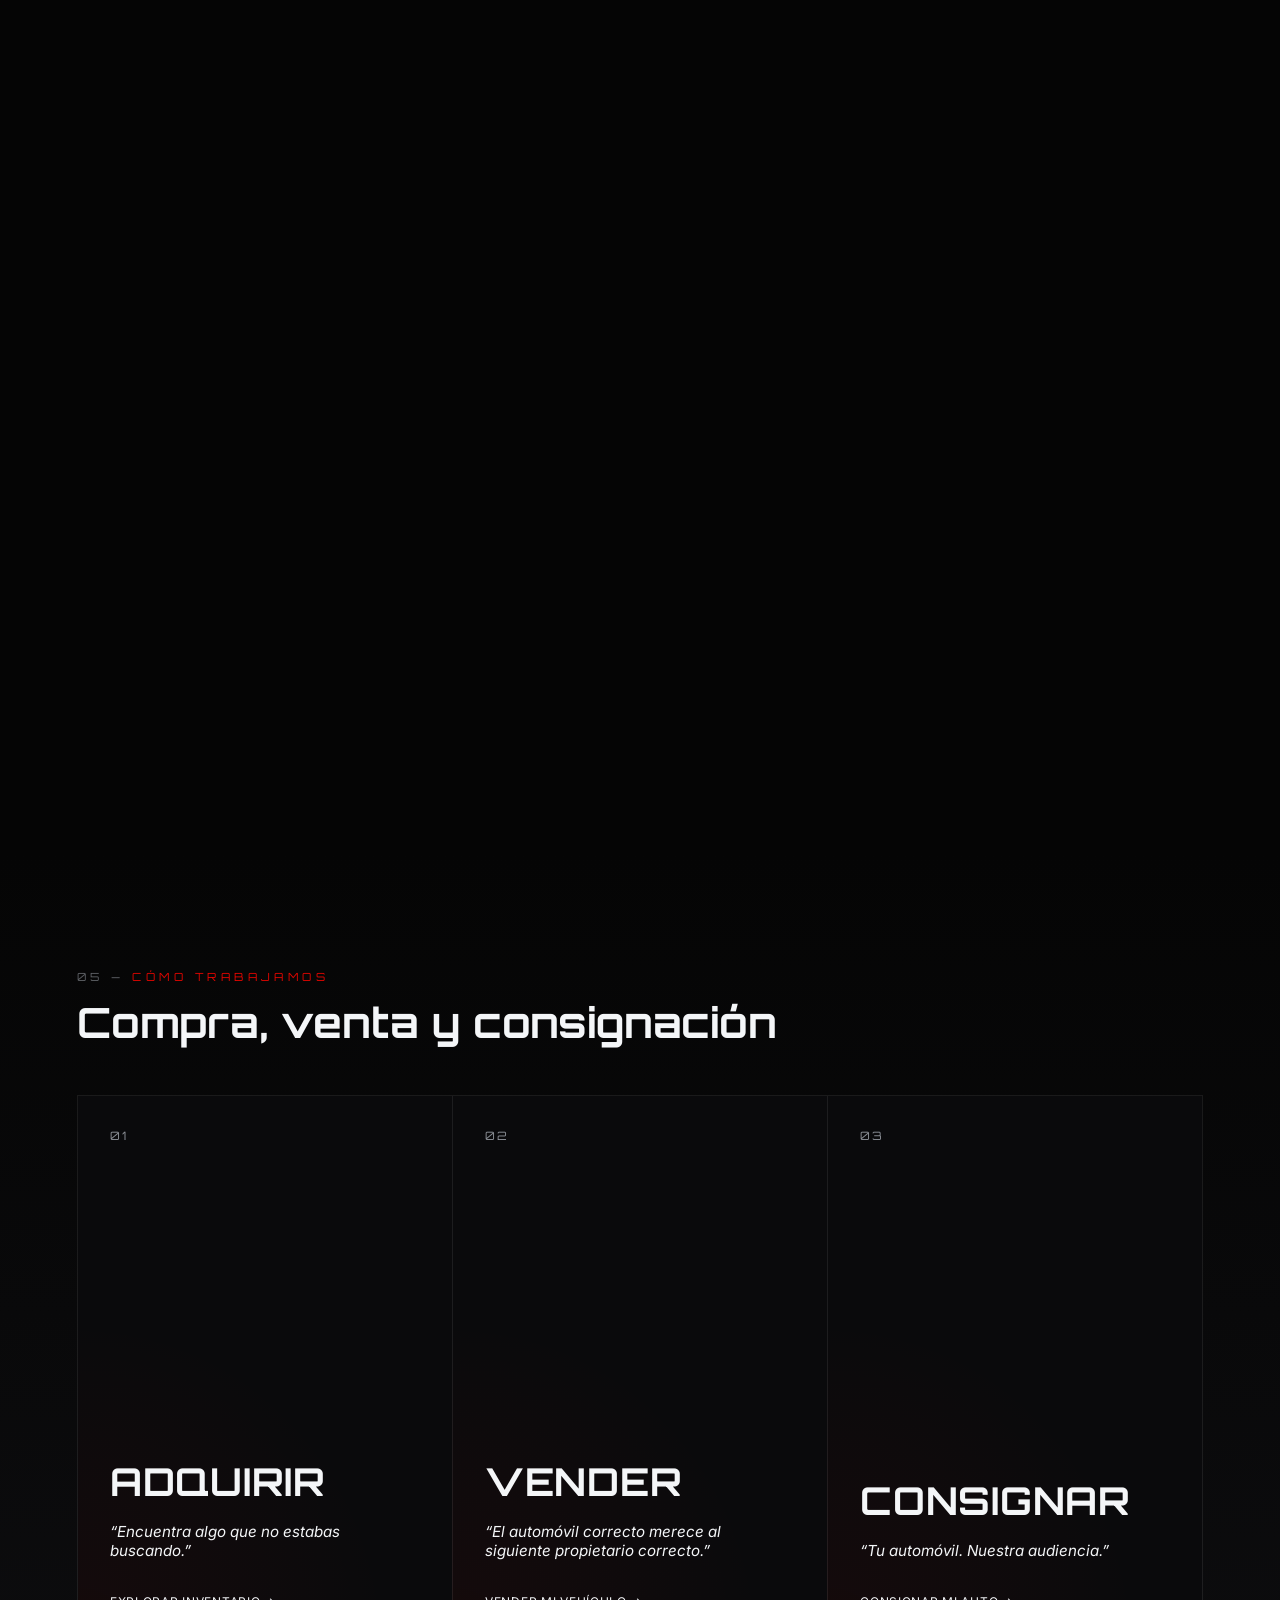
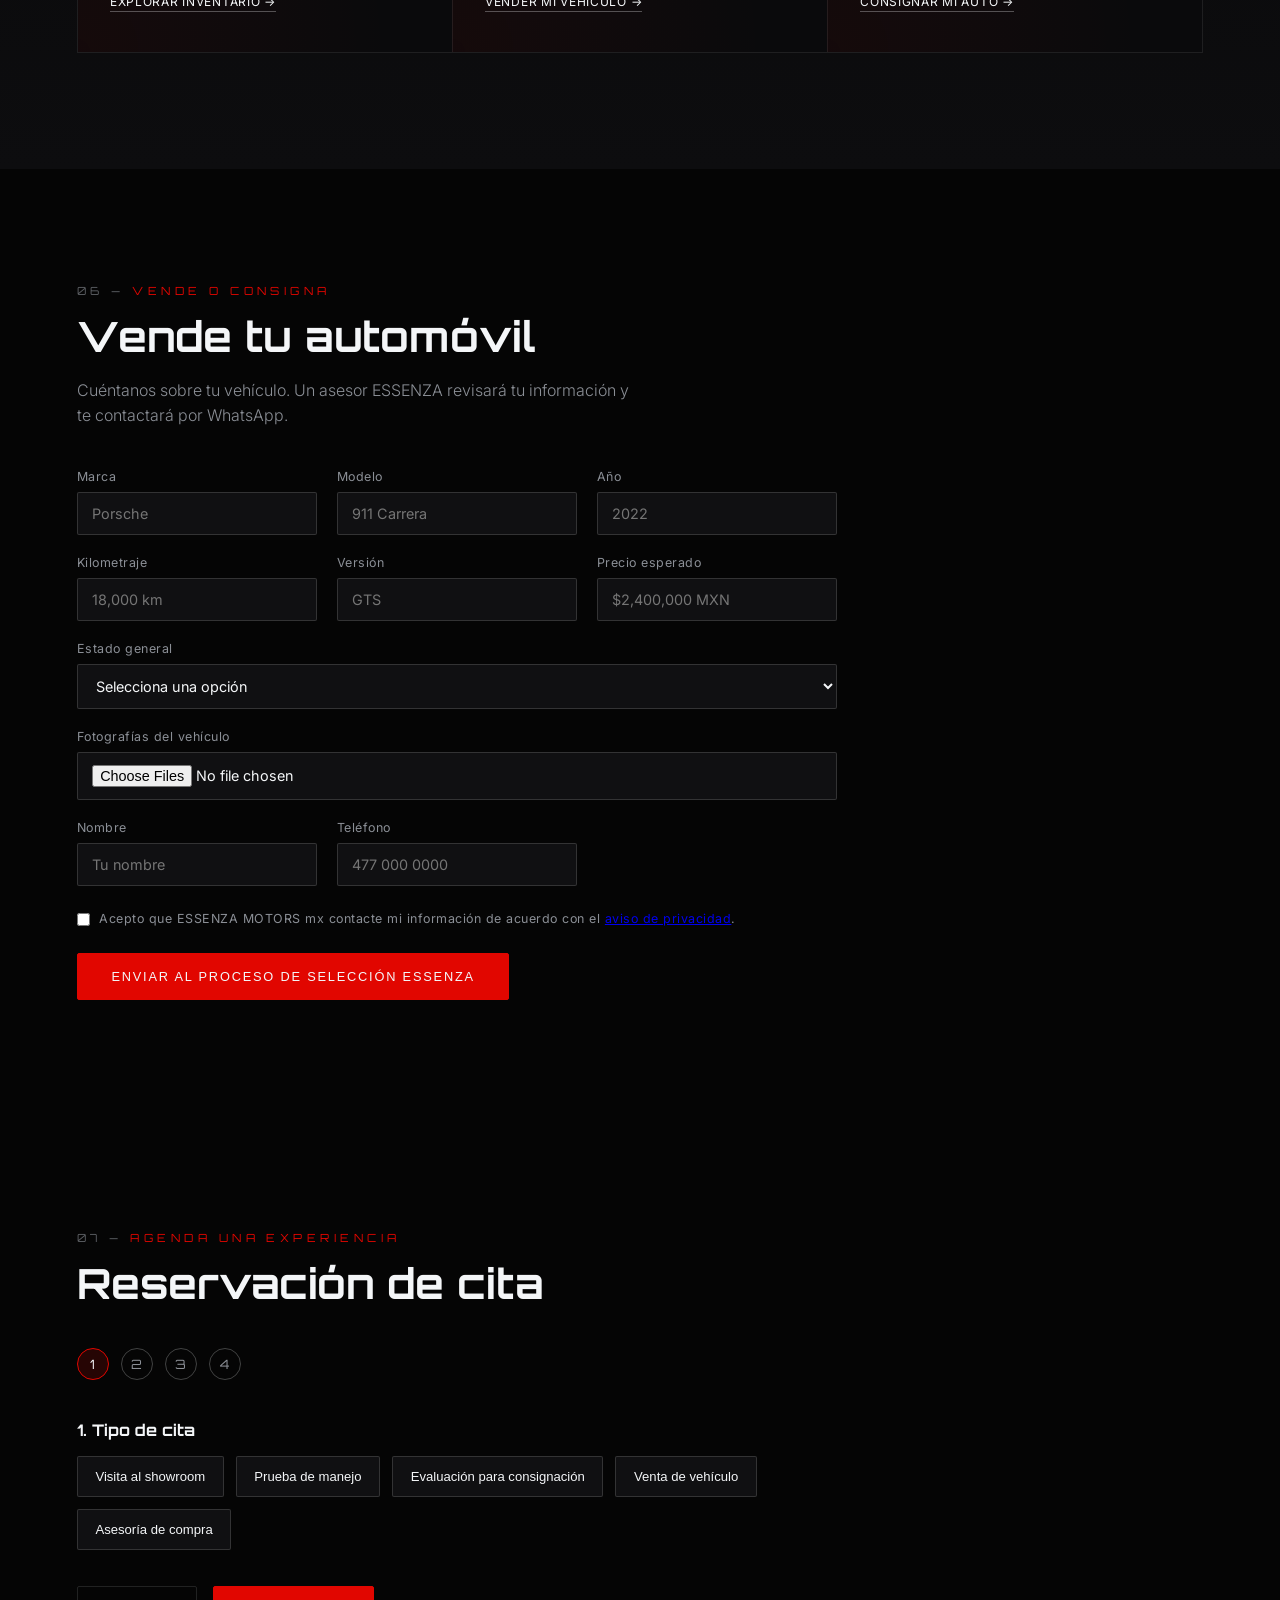
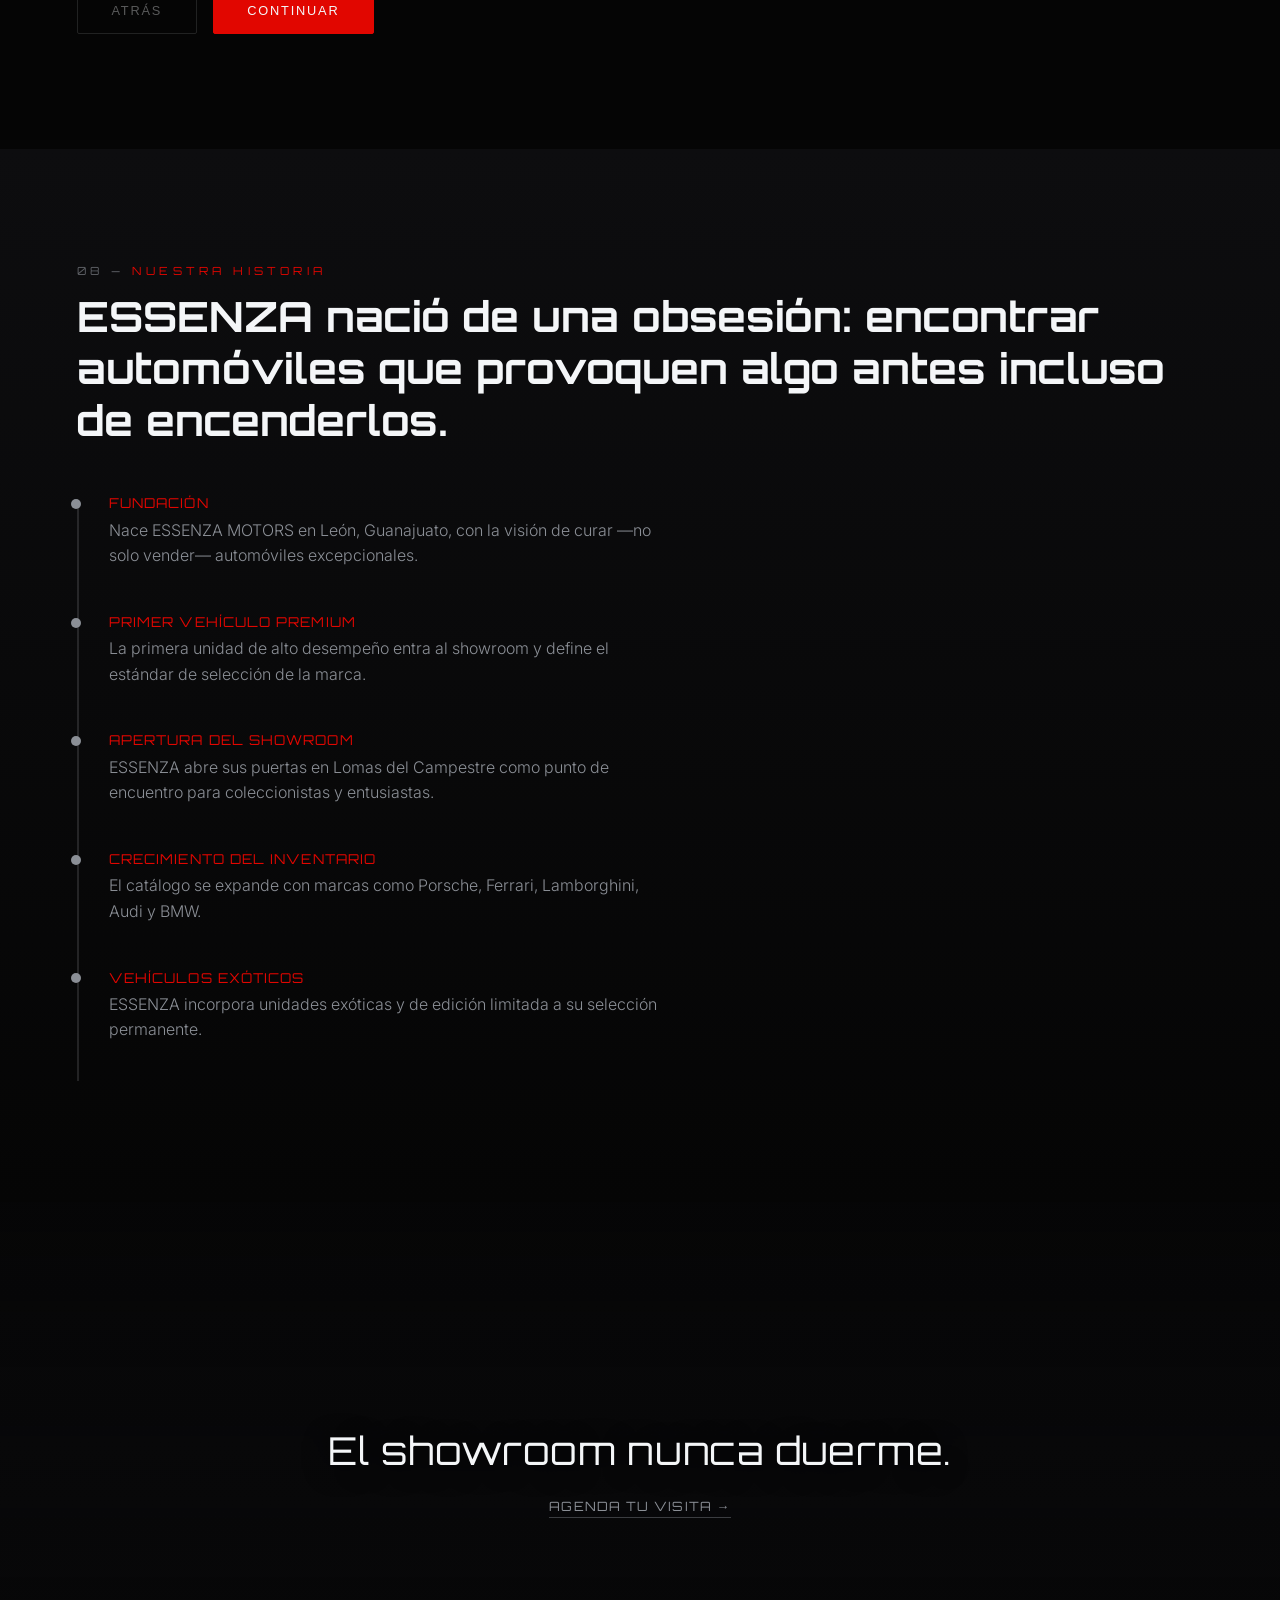
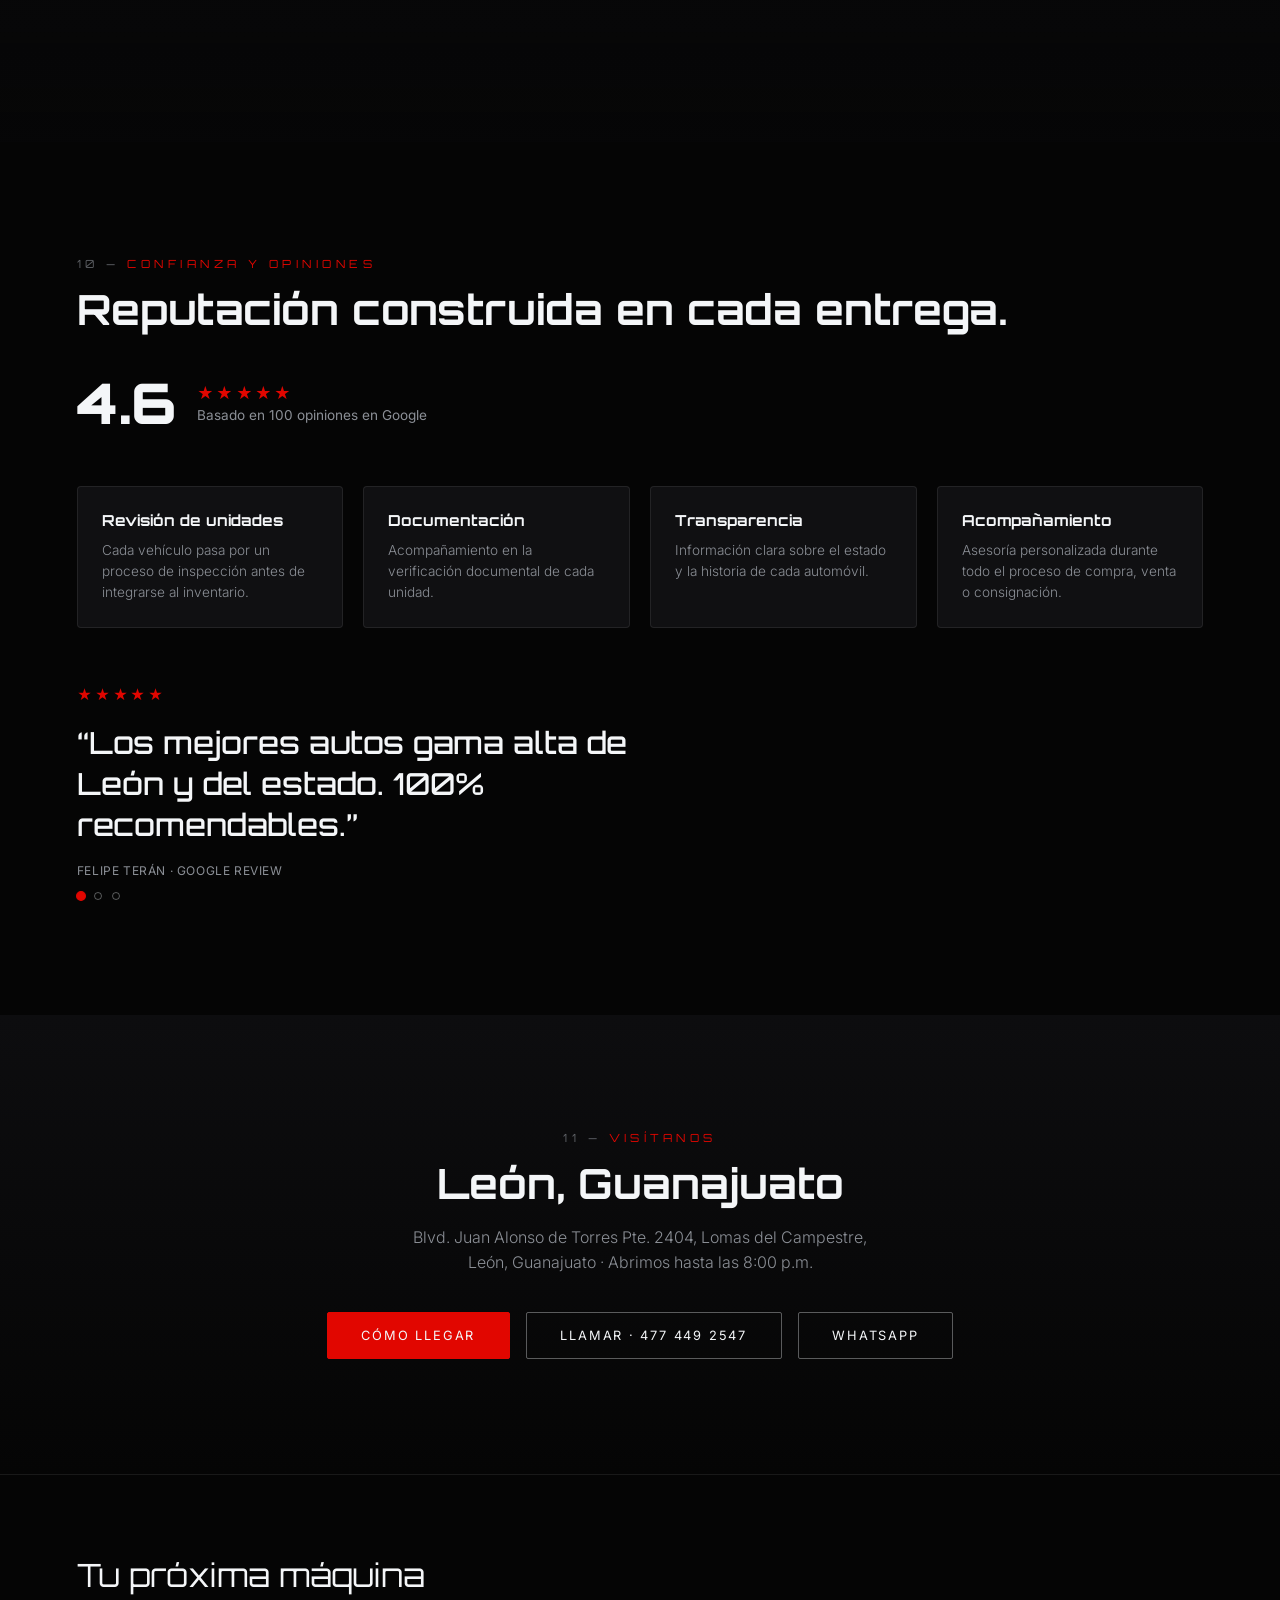
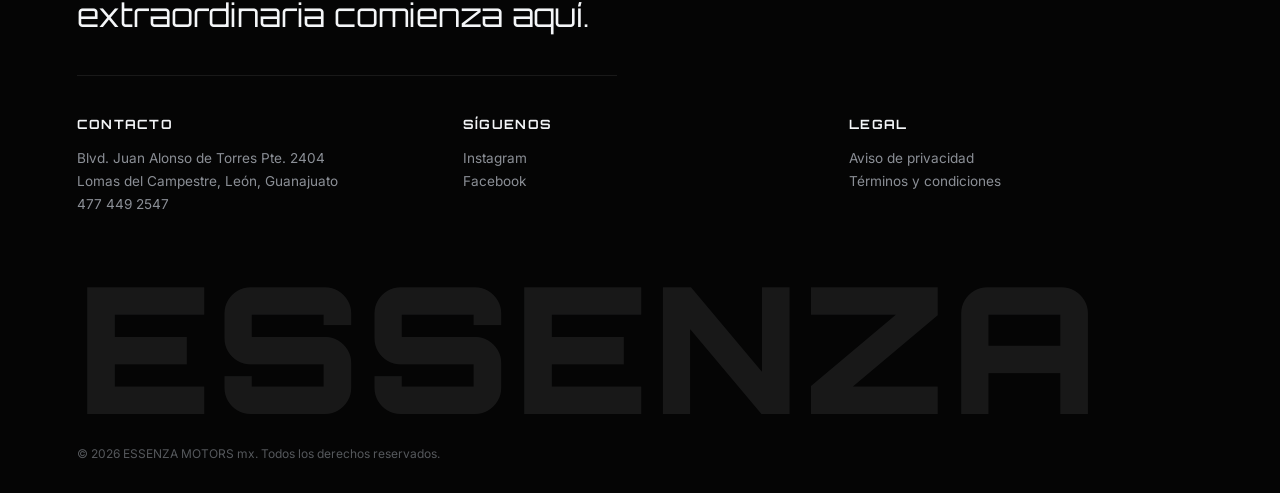
==== commit 726cfde3: "Hacer clicable el "ESSENZA MOTORS" del hero para volver al inicio Era un <span> sin acción. Ahora es" ====
--- a/index.html
+++ b/index.html
@@ -62,7 +62,7 @@
     <div class="cinema-hero__pin">
 
       <header class="hero__nav">
-        <span class="hero__nav-mark">ESSENZA MOTORS</span>
+        <a href="/" class="hero__nav-mark">ESSENZA MOTORS</a>
         <button type="button" class="hero__nav-toggle" id="navToggle" aria-label="Abrir menú" data-i18n-aria="nav.openMenu" aria-expanded="false" aria-controls="navLinks">
           <span></span><span></span><span></span>
         </button>
--- a/styles.css
+++ b/styles.css
@@ -155,6 +155,7 @@
   font-size: 0.85rem;
   color: var(--blanco-frio);
   white-space: nowrap;
+  text-decoration: none;
 }
 
 .hero__nav-links {
